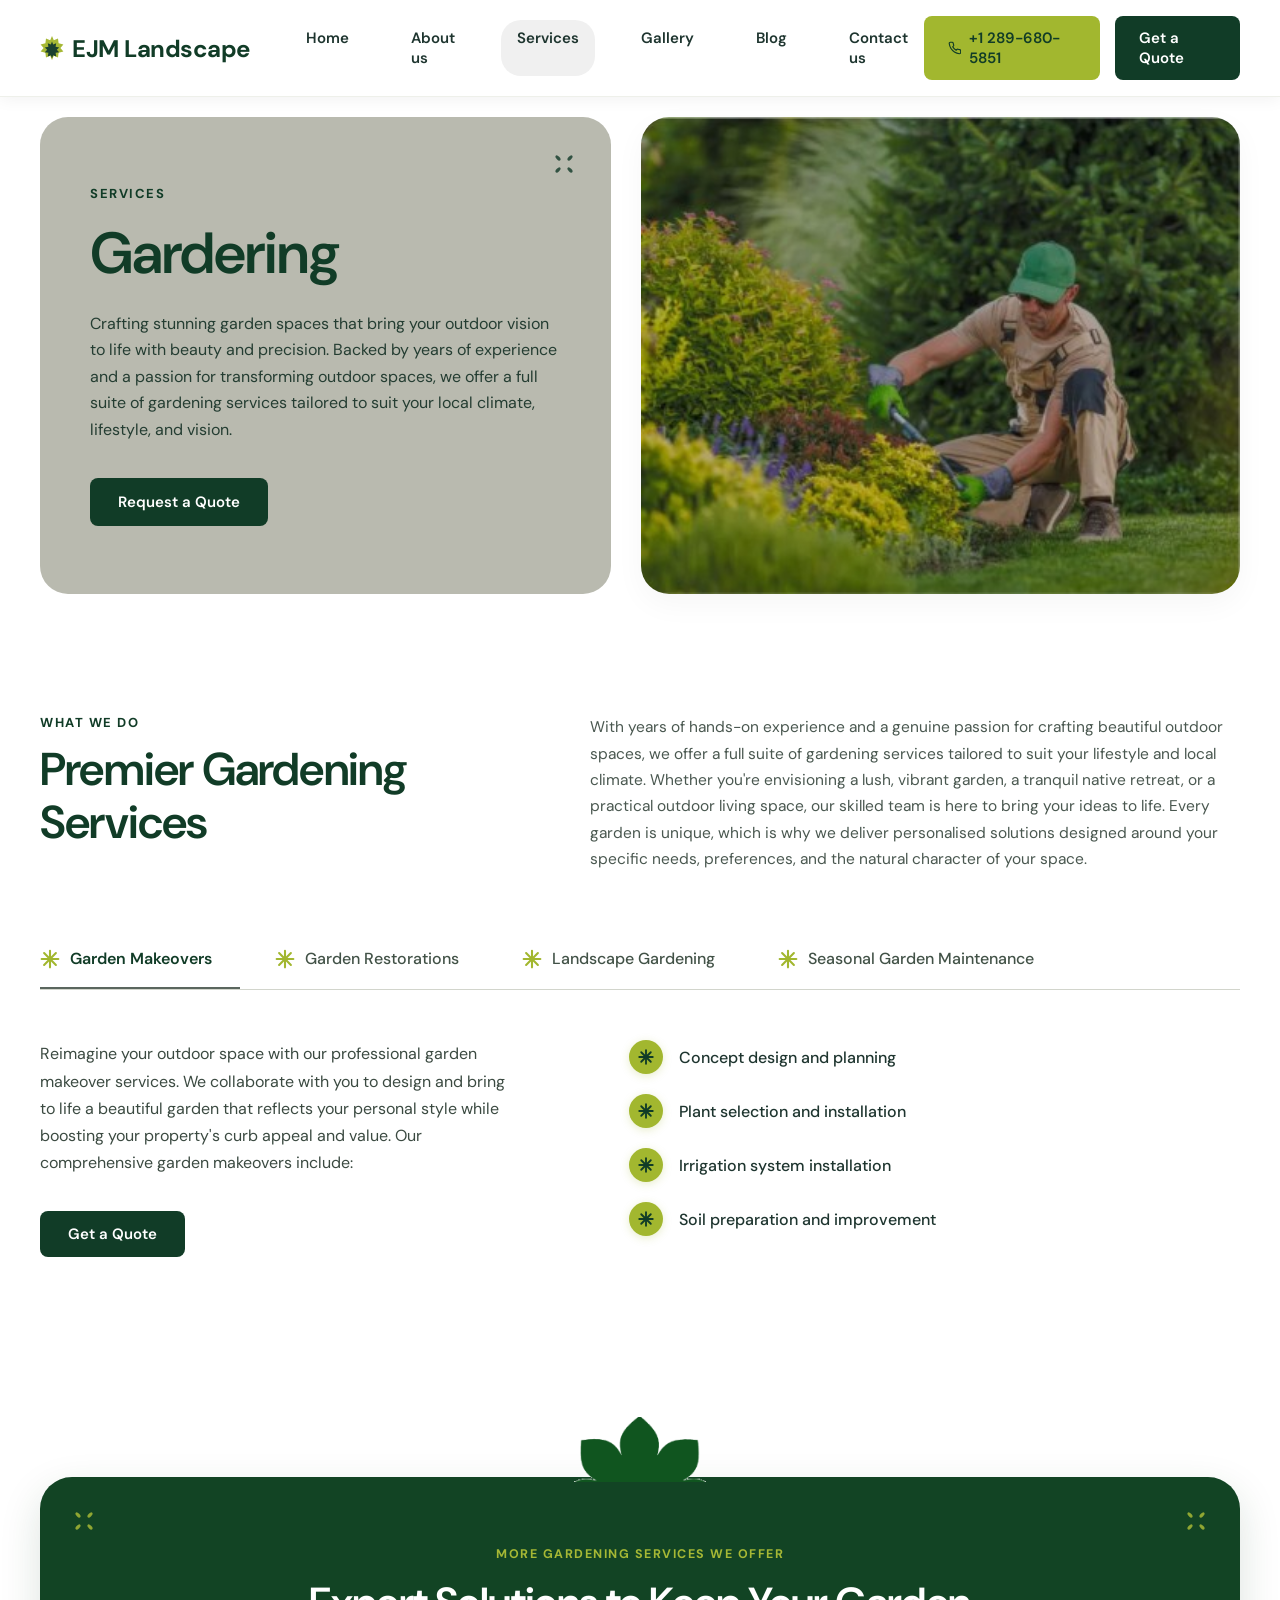
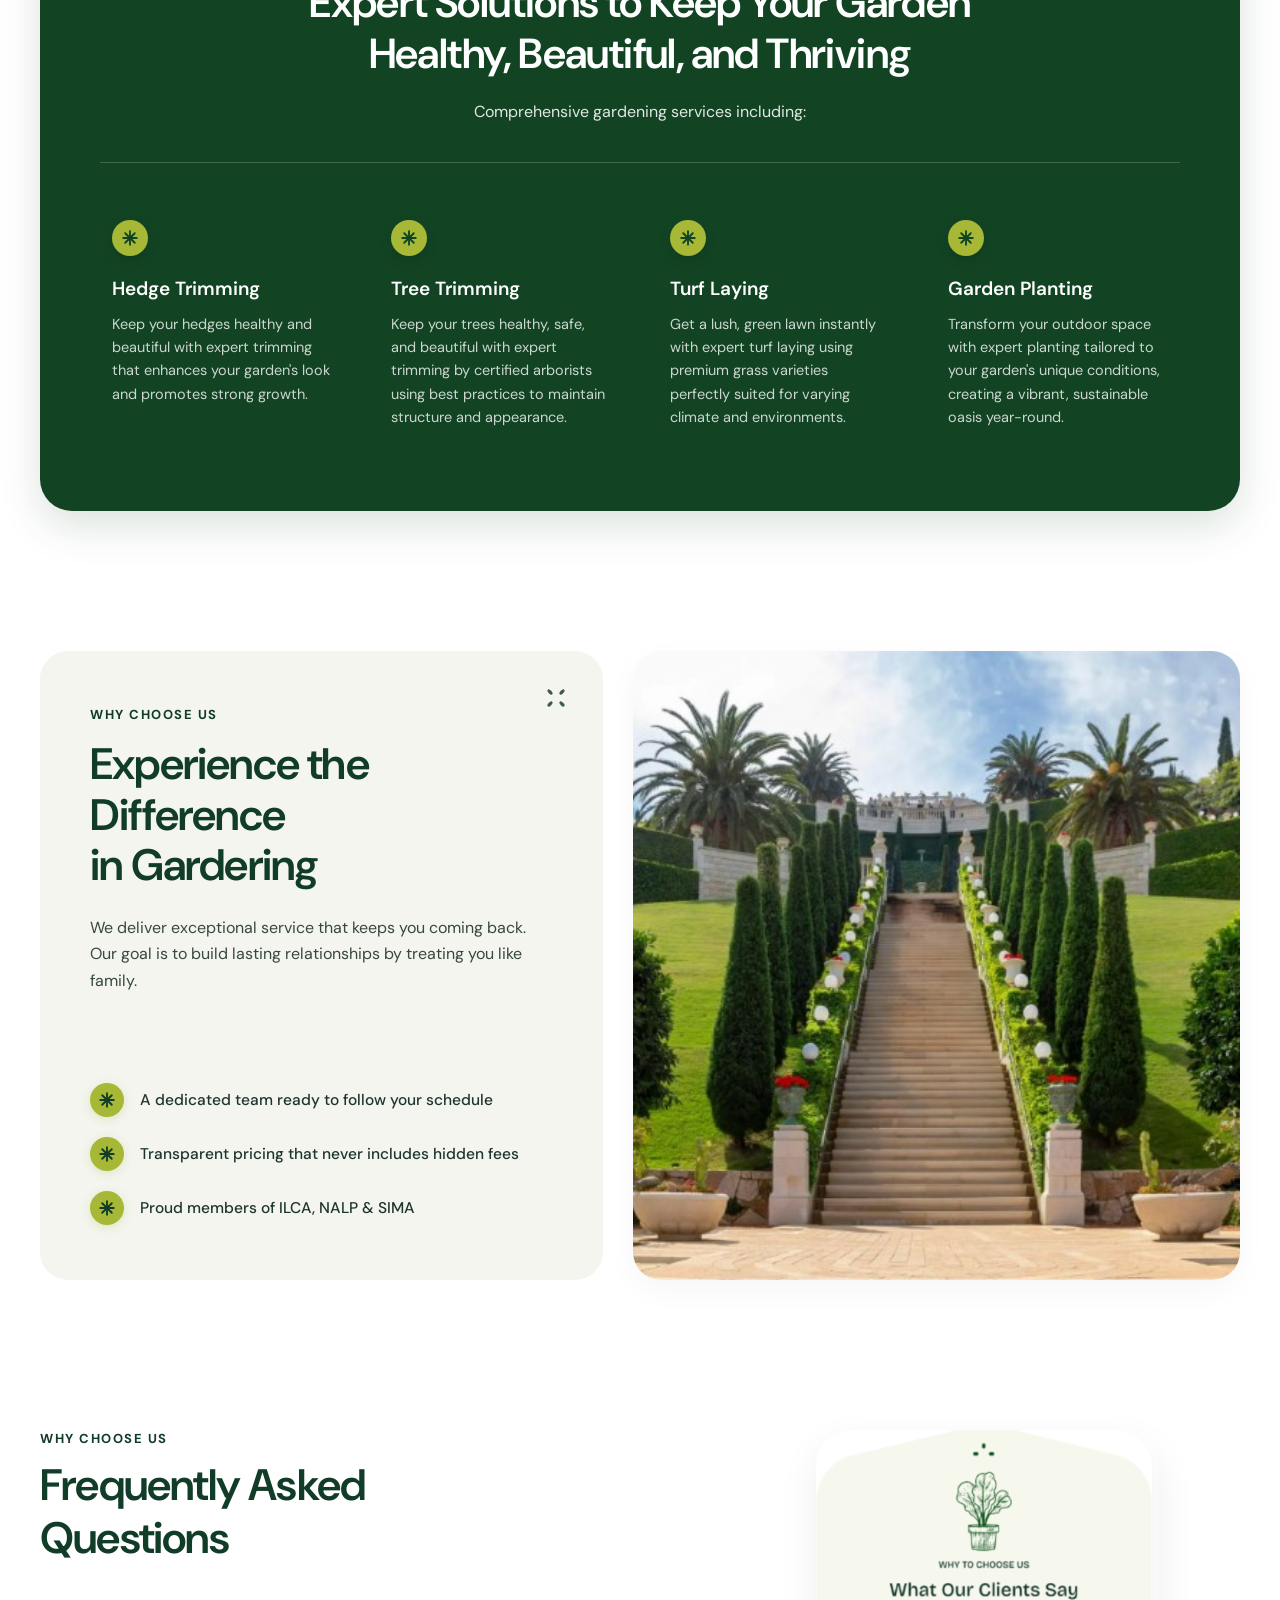
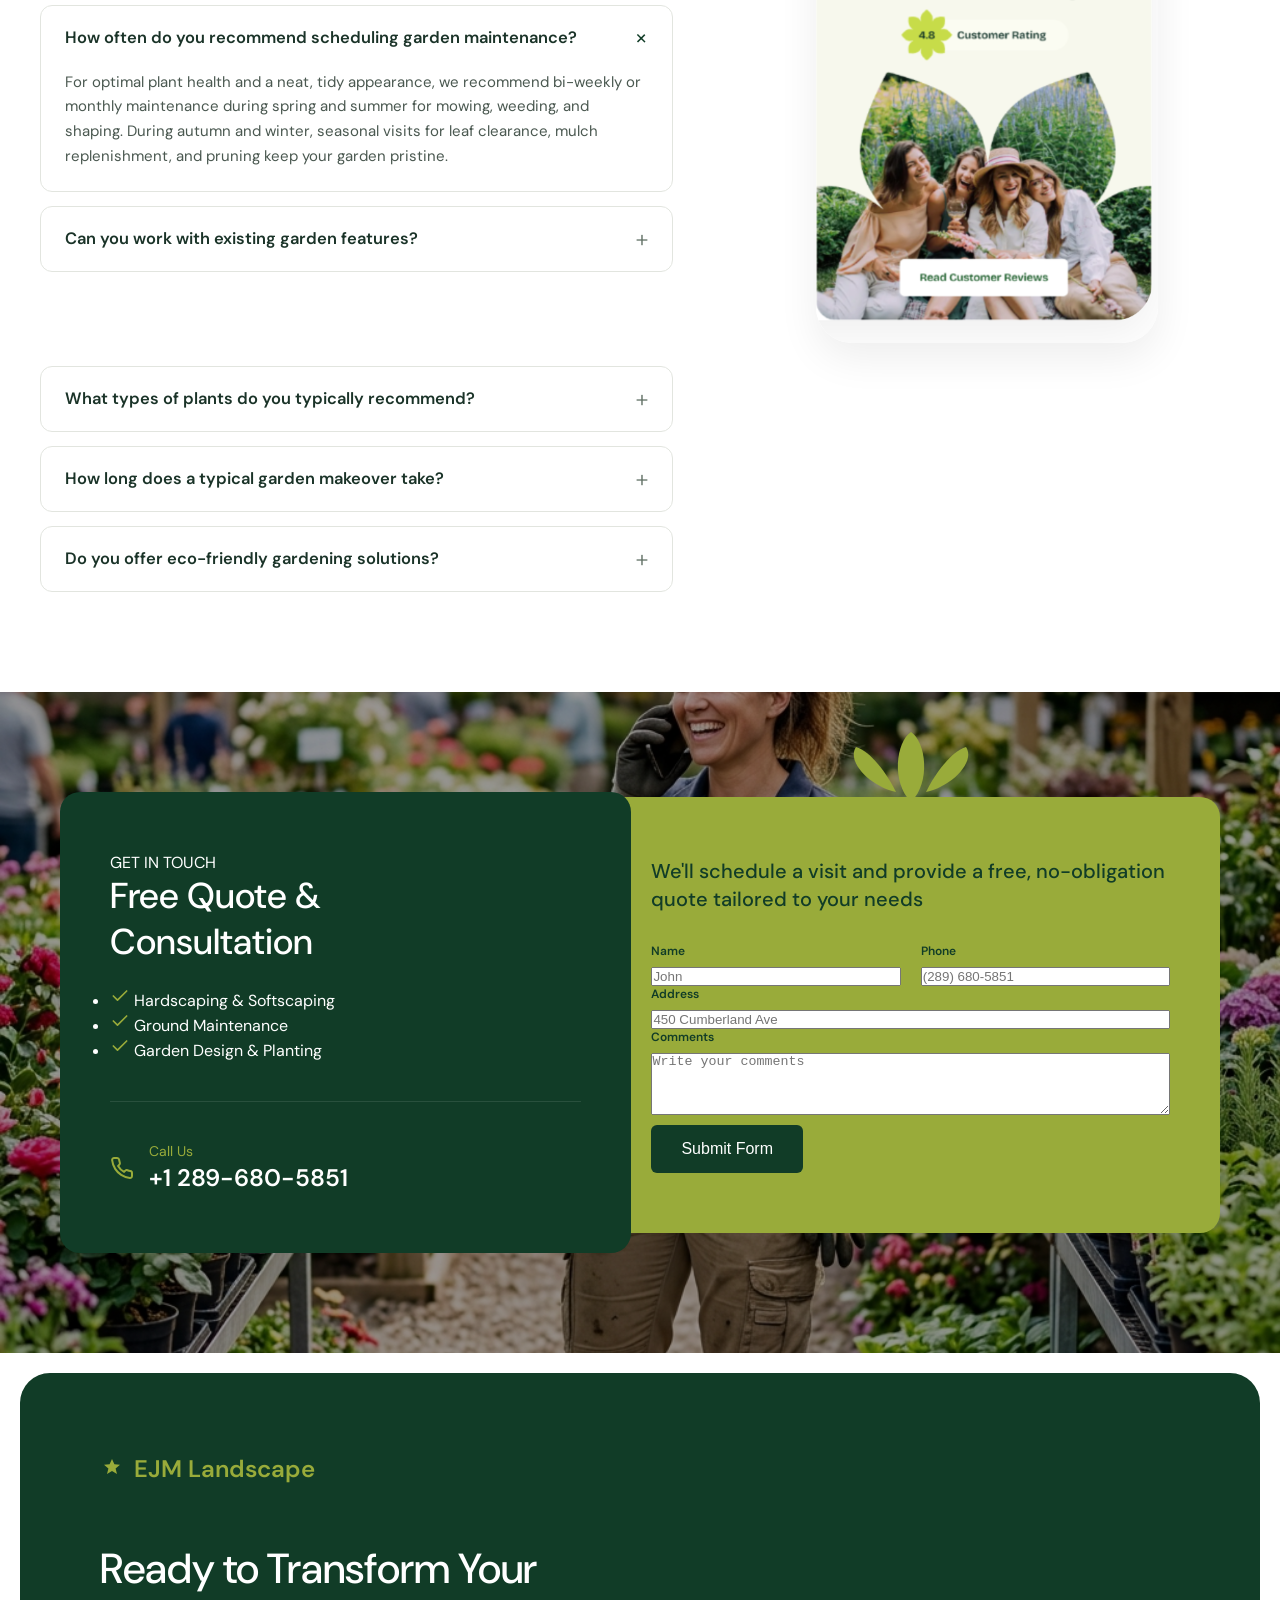
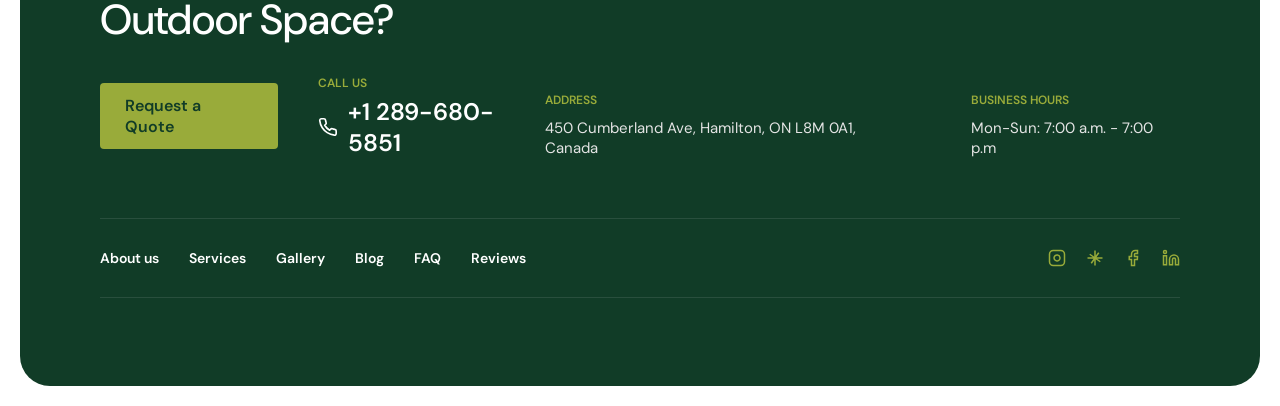
==== gardering.html @ 7e08d4bd "Initial commit for Figure 8 Lawncare" ====
<!DOCTYPE html>
<html lang="en">
<head>
    <meta charset="UTF-8">
    <meta name="viewport" content="width=device-width, initial-scale=1.0">
    <title>Gardering | EJM Landscape</title>
    <link rel="preconnect" href="https://fonts.googleapis.com">
    <link rel="preconnect" href="https://fonts.gstatic.com" crossorigin>
    <link href="https://fonts.googleapis.com/css2?family=DM+Sans:ital,opsz,wght@0,9..40,100..1000;1,9..40,100..1000&display=swap" rel="stylesheet">
    <link rel="stylesheet" href="style.css">
</head>
<body>
    <header class="navbar">
        <div class="logo">
            <a href="index.html" style="display:flex;align-items:center;gap:8px;text-decoration:none;color:inherit;">
                <svg width="24" height="24" viewBox="0 0 24 24" fill="none" xmlns="http://www.w3.org/2000/svg">
                    <path d="M12 0L13.8 4.2L18 2.4L18.6 7.2L23.4 8.4L20.4 12L23.4 15.6L18.6 16.8L18 21.6L13.8 19.8L12 24L10.2 19.8L6 21.6L5.4 16.8L0.6 15.6L3.6 12L0.6 8.4L5.4 7.2L6 2.4L10.2 4.2L12 0Z" fill="#a6b835"/>
                    <path d="M12 5.4L13.2 8.4L16.2 7.2L15.6 10.8L19.2 11.4L16.8 13.8L19.2 16.2L15.6 16.8L16.2 20.4L13.2 19.2L12 22.2L10.8 19.2L7.8 20.4L8.4 16.8L4.8 16.2L7.2 13.8L4.8 11.4L8.4 10.8L7.8 7.2L10.8 8.4L12 5.4Z" fill="#1a4030"/>
                </svg>
                <span>EJM Landscape</span>
            </a>
        </div>

        <button class="mobile-toggle" aria-label="Toggle navigation">
            <svg width="24" height="24" viewBox="0 0 24 24" fill="none" stroke="currentColor" stroke-width="2" stroke-linecap="round" stroke-linejoin="round">
                <line x1="3" y1="12" x2="21" y2="12" class="line-middle"></line>
                <line x1="3" y1="6" x2="21" y2="6" class="line-top"></line>
                <line x1="3" y1="18" x2="21" y2="18" class="line-bottom"></line>
            </svg>
        </button>

        <div class="nav-menu">
            <nav class="nav-links">
                <a href="index.html">Home</a>
                <a href="index.html#about">About us</a>
                <a href="gardering.html" class="active">Services</a>
                <a href="index.html#gallery">Gallery</a>
                <a href="index.html#blog">Blog</a>
                <a href="#contact">Contact us</a>
            </nav>
            <div class="nav-actions">
                <a href="tel:+12896805851" class="btn btn-lime">
                    <svg width="16" height="16" viewBox="0 0 24 24" fill="none" stroke="currentColor" stroke-width="2" stroke-linecap="round" stroke-linejoin="round"><path d="M22 16.92v3a2 2 0 0 1-2.18 2 19.79 19.79 0 0 1-8.63-3.07 19.5 19.5 0 0 1-6-6 19.79 19.79 0 0 1-3.07-8.67A2 2 0 0 1 4.11 2h3a2 2 0 0 1 2 1.72 12.84 12.84 0 0 0 .7 2.81 2 2 0 0 1-.45 2.11L8.09 9.91a16 16 0 0 0 6 6l1.27-1.27a2 2 0 0 1 2.11-.45 12.84 12.84 0 0 0 2.81.7A2 2 0 0 1 22 16.92z"></path></svg>
                    +1 289-680-5851
                </a>
                <a href="#contact" class="btn btn-dark">Get a Quote</a>
            </div>
        </div>
    </header>

    <main>
        <!-- GARDERING HERO SECTION (Screenshot 1) -->
        <section class="gardening-hero-container">
            <div class="gardening-hero-grid">
                <!-- Left Card -->
                <div class="gardening-hero-card reveal-up">
                    <div class="gardening-corner-icon">
                        <svg width="24" height="24" viewBox="0 0 24 24" fill="#1a4030">
                            <ellipse cx="6" cy="6" rx="3.2" ry="1.6" transform="rotate(45 6 6)"/>
                            <ellipse cx="18" cy="6" rx="3.2" ry="1.6" transform="rotate(-45 18 6)"/>
                            <ellipse cx="6" cy="18" rx="3.2" ry="1.6" transform="rotate(-45 6 18)"/>
                            <ellipse cx="18" cy="18" rx="3.2" ry="1.6" transform="rotate(45 18 18)"/>
                        </svg>
                    </div>
                    <span class="service-badge">SERVICES</span>
                    <h1>Gardering</h1>
                    <p>Crafting stunning garden spaces that bring your outdoor vision to life with beauty and precision. Backed by years of experience and a passion for transforming outdoor spaces, we offer a full suite of gardening services tailored to suit your local climate, lifestyle, and vision.</p>
                    <a href="#contact" class="btn-quote">Request a Quote</a>
                </div>

                <!-- Right Photo -->
                <div class="gardening-hero-img-wrap reveal-fade" style="transition-delay: 0.15s;">
                    <img src="assets/gardening_hero.jpg" alt="Professional gardener caring for hedges and shrubs">
                </div>
            </div>
        </section>

        <!-- WHAT WE DO / PREMIER GARDENING SERVICES (Screenshots 2 - 5) -->
        <section class="gardening-tabs-section">
            <!-- Header (2 columns) -->
            <div class="gardening-tabs-header reveal-up">
                <div class="tabs-header-left">
                    <span class="section-subtitle">WHAT WE DO</span>
                    <h2>Premier Gardening<br>Services</h2>
                </div>
                <div class="tabs-header-right">
                    <p>With years of hands-on experience and a genuine passion for crafting beautiful outdoor spaces, we offer a full suite of gardening services tailored to suit your lifestyle and local climate. Whether you're envisioning a lush, vibrant garden, a tranquil native retreat, or a practical outdoor living space, our skilled team is here to bring your ideas to life. Every garden is unique, which is why we deliver personalised solutions designed around your specific needs, preferences, and the natural character of your space.</p>
                </div>
            </div>

            <!-- Tab Navigation -->
            <div class="services-tab-nav reveal-up" style="transition-delay: 0.1s;">
                <button class="tab-btn active" data-tab="tab-makeovers">
                    <svg class="tab-flower-icon" viewBox="0 0 24 24" fill="none" stroke="currentColor" stroke-width="2.5" stroke-linecap="round">
                        <line x1="12" y1="2" x2="12" y2="22"/>
                        <line x1="2" y1="12" x2="22" y2="12"/>
                        <line x1="4.93" y1="4.93" x2="19.07" y2="19.07"/>
                        <line x1="4.93" y1="19.07" x2="19.07" y2="4.93"/>
                    </svg>
                    <span>Garden Makeovers</span>
                </button>

                <button class="tab-btn" data-tab="tab-restorations">
                    <svg class="tab-flower-icon" viewBox="0 0 24 24" fill="none" stroke="currentColor" stroke-width="2.5" stroke-linecap="round">
                        <line x1="12" y1="2" x2="12" y2="22"/>
                        <line x1="2" y1="12" x2="22" y2="12"/>
                        <line x1="4.93" y1="4.93" x2="19.07" y2="19.07"/>
                        <line x1="4.93" y1="19.07" x2="19.07" y2="4.93"/>
                    </svg>
                    <span>Garden Restorations</span>
                </button>

                <button class="tab-btn" data-tab="tab-landscape">
                    <svg class="tab-flower-icon" viewBox="0 0 24 24" fill="none" stroke="currentColor" stroke-width="2.5" stroke-linecap="round">
                        <line x1="12" y1="2" x2="12" y2="22"/>
                        <line x1="2" y1="12" x2="22" y2="12"/>
                        <line x1="4.93" y1="4.93" x2="19.07" y2="19.07"/>
                        <line x1="4.93" y1="19.07" x2="19.07" y2="4.93"/>
                    </svg>
                    <span>Landscape Gardening</span>
                </button>

                <button class="tab-btn" data-tab="tab-maintenance">
                    <svg class="tab-flower-icon" viewBox="0 0 24 24" fill="none" stroke="currentColor" stroke-width="2.5" stroke-linecap="round">
                        <line x1="12" y1="2" x2="12" y2="22"/>
                        <line x1="2" y1="12" x2="22" y2="12"/>
                        <line x1="4.93" y1="4.93" x2="19.07" y2="19.07"/>
                        <line x1="4.93" y1="19.07" x2="19.07" y2="4.93"/>
                    </svg>
                    <span>Seasonal Garden Maintenance</span>
                </button>
            </div>

            <!-- Tab Panels -->
            <div class="services-tab-content">
                <!-- Tab 1: Garden Makeovers (Screenshot 2) -->
                <div class="tab-panel active" id="tab-makeovers">
                    <div class="tab-info-col">
                        <p>Reimagine your outdoor space with our professional garden makeover services. We collaborate with you to design and bring to life a beautiful garden that reflects your personal style while boosting your property's curb appeal and value. Our comprehensive garden makeovers include:</p>
                        <a href="#contact" class="btn-quote">Get a Quote</a>
                    </div>
                    <div class="tab-features-col">
                        <ul class="tab-features-list">
                            <li class="tab-feature-item">
                                <div class="tab-feature-badge">
                                    <svg viewBox="0 0 24 24" fill="none" stroke="currentColor" stroke-width="2.5" stroke-linecap="round">
                                        <line x1="12" y1="3" x2="12" y2="21"/>
                                        <line x1="3" y1="12" x2="21" y2="12"/>
                                        <line x1="5.64" y1="5.64" x2="18.36" y2="18.36"/>
                                        <line x1="5.64" y1="18.36" x2="18.36" y2="5.64"/>
                                    </svg>
                                </div>
                                <span class="tab-feature-text">Concept design and planning</span>
                            </li>
                            <li class="tab-feature-item">
                                <div class="tab-feature-badge">
                                    <svg viewBox="0 0 24 24" fill="none" stroke="currentColor" stroke-width="2.5" stroke-linecap="round">
                                        <line x1="12" y1="3" x2="12" y2="21"/>
                                        <line x1="3" y1="12" x2="21" y2="12"/>
                                        <line x1="5.64" y1="5.64" x2="18.36" y2="18.36"/>
                                        <line x1="5.64" y1="18.36" x2="18.36" y2="5.64"/>
                                    </svg>
                                </div>
                                <span class="tab-feature-text">Plant selection and installation</span>
                            </li>
                            <li class="tab-feature-item">
                                <div class="tab-feature-badge">
                                    <svg viewBox="0 0 24 24" fill="none" stroke="currentColor" stroke-width="2.5" stroke-linecap="round">
                                        <line x1="12" y1="3" x2="12" y2="21"/>
                                        <line x1="3" y1="12" x2="21" y2="12"/>
                                        <line x1="5.64" y1="5.64" x2="18.36" y2="18.36"/>
                                        <line x1="5.64" y1="18.36" x2="18.36" y2="5.64"/>
                                    </svg>
                                </div>
                                <span class="tab-feature-text">Irrigation system installation</span>
                            </li>
                            <li class="tab-feature-item">
                                <div class="tab-feature-badge">
                                    <svg viewBox="0 0 24 24" fill="none" stroke="currentColor" stroke-width="2.5" stroke-linecap="round">
                                        <line x1="12" y1="3" x2="12" y2="21"/>
                                        <line x1="3" y1="12" x2="21" y2="12"/>
                                        <line x1="5.64" y1="5.64" x2="18.36" y2="18.36"/>
                                        <line x1="5.64" y1="18.36" x2="18.36" y2="5.64"/>
                                    </svg>
                                </div>
                                <span class="tab-feature-text">Soil preparation and improvement</span>
                            </li>
                        </ul>
                    </div>
                </div>

                <!-- Tab 2: Garden Restorations (Screenshot 3) -->
                <div class="tab-panel" id="tab-restorations">
                    <div class="tab-info-col">
                        <p>Bring neglected or overgrown gardens back to life with our expert garden restoration services. We carefully assess your current space, remove unwanted growth, and reintroduce structure, health, and beauty to your garden. Whether it's reviving historic plantings or modernizing a tired layout, we ensure your garden flourishes once again.</p>
                        <a href="#contact" class="btn-quote">Get a Quote</a>
                    </div>
                    <div class="tab-features-col">
                        <ul class="tab-features-list">
                            <li class="tab-feature-item">
                                <div class="tab-feature-badge">
                                    <svg viewBox="0 0 24 24" fill="none" stroke="currentColor" stroke-width="2.5" stroke-linecap="round">
                                        <line x1="12" y1="3" x2="12" y2="21"/>
                                        <line x1="3" y1="12" x2="21" y2="12"/>
                                        <line x1="5.64" y1="5.64" x2="18.36" y2="18.36"/>
                                        <line x1="5.64" y1="18.36" x2="18.36" y2="5.64"/>
                                    </svg>
                                </div>
                                <span class="tab-feature-text">Removal of weeds and invasive plants</span>
                            </li>
                            <li class="tab-feature-item">
                                <div class="tab-feature-badge">
                                    <svg viewBox="0 0 24 24" fill="none" stroke="currentColor" stroke-width="2.5" stroke-linecap="round">
                                        <line x1="12" y1="3" x2="12" y2="21"/>
                                        <line x1="3" y1="12" x2="21" y2="12"/>
                                        <line x1="5.64" y1="5.64" x2="18.36" y2="18.36"/>
                                        <line x1="5.64" y1="18.36" x2="18.36" y2="5.64"/>
                                    </svg>
                                </div>
                                <span class="tab-feature-text">Pruning and reshaping overgrown trees and shrubs</span>
                            </li>
                            <li class="tab-feature-item">
                                <div class="tab-feature-badge">
                                    <svg viewBox="0 0 24 24" fill="none" stroke="currentColor" stroke-width="2.5" stroke-linecap="round">
                                        <line x1="12" y1="3" x2="12" y2="21"/>
                                        <line x1="3" y1="12" x2="21" y2="12"/>
                                        <line x1="5.64" y1="5.64" x2="18.36" y2="18.36"/>
                                        <line x1="5.64" y1="18.36" x2="18.36" y2="5.64"/>
                                    </svg>
                                </div>
                                <span class="tab-feature-text">Soil revitalization and fertilization</span>
                            </li>
                            <li class="tab-feature-item">
                                <div class="tab-feature-badge">
                                    <svg viewBox="0 0 24 24" fill="none" stroke="currentColor" stroke-width="2.5" stroke-linecap="round">
                                        <line x1="12" y1="3" x2="12" y2="21"/>
                                        <line x1="3" y1="12" x2="21" y2="12"/>
                                        <line x1="5.64" y1="5.64" x2="18.36" y2="18.36"/>
                                        <line x1="5.64" y1="18.36" x2="18.36" y2="5.64"/>
                                    </svg>
                                </div>
                                <span class="tab-feature-text">Lawn restoration or reseeding</span>
                            </li>
                            <li class="tab-feature-item">
                                <div class="tab-feature-badge">
                                    <svg viewBox="0 0 24 24" fill="none" stroke="currentColor" stroke-width="2.5" stroke-linecap="round">
                                        <line x1="12" y1="3" x2="12" y2="21"/>
                                        <line x1="3" y1="12" x2="21" y2="12"/>
                                        <line x1="5.64" y1="5.64" x2="18.36" y2="18.36"/>
                                        <line x1="5.64" y1="18.36" x2="18.36" y2="5.64"/>
                                    </svg>
                                </div>
                                <span class="tab-feature-text">Replanting with suitable, healthy species</span>
                            </li>
                        </ul>
                    </div>
                </div>

                <!-- Tab 3: Landscape Gardening (Screenshot 4) -->
                <div class="tab-panel" id="tab-landscape">
                    <div class="tab-info-col">
                        <p>Transform your property into a harmonious blend of nature and design with our landscape gardening expertise. From small courtyards to expansive estates, we create functional, visually stunning outdoor spaces that suit your lifestyle and enhance your home's surroundings.</p>
                        <a href="#contact" class="btn-quote">Get a Quote</a>
                    </div>
                    <div class="tab-features-col">
                        <ul class="tab-features-list">
                            <li class="tab-feature-item">
                                <div class="tab-feature-badge">
                                    <svg viewBox="0 0 24 24" fill="none" stroke="currentColor" stroke-width="2.5" stroke-linecap="round">
                                        <line x1="12" y1="3" x2="12" y2="21"/>
                                        <line x1="3" y1="12" x2="21" y2="12"/>
                                        <line x1="5.64" y1="5.64" x2="18.36" y2="18.36"/>
                                        <line x1="5.64" y1="18.36" x2="18.36" y2="5.64"/>
                                    </svg>
                                </div>
                                <span class="tab-feature-text">Tailored landscape design concepts</span>
                            </li>
                            <li class="tab-feature-item">
                                <div class="tab-feature-badge">
                                    <svg viewBox="0 0 24 24" fill="none" stroke="currentColor" stroke-width="2.5" stroke-linecap="round">
                                        <line x1="12" y1="3" x2="12" y2="21"/>
                                        <line x1="3" y1="12" x2="21" y2="12"/>
                                        <line x1="5.64" y1="5.64" x2="18.36" y2="18.36"/>
                                        <line x1="5.64" y1="18.36" x2="18.36" y2="5.64"/>
                                    </svg>
                                </div>
                                <span class="tab-feature-text">Planting schemes for year-round beauty</span>
                            </li>
                            <li class="tab-feature-item">
                                <div class="tab-feature-badge">
                                    <svg viewBox="0 0 24 24" fill="none" stroke="currentColor" stroke-width="2.5" stroke-linecap="round">
                                        <line x1="12" y1="3" x2="12" y2="21"/>
                                        <line x1="3" y1="12" x2="21" y2="12"/>
                                        <line x1="5.64" y1="5.64" x2="18.36" y2="18.36"/>
                                        <line x1="5.64" y1="18.36" x2="18.36" y2="5.64"/>
                                    </svg>
                                </div>
                                <span class="tab-feature-text">Installation of water features and ponds</span>
                            </li>
                            <li class="tab-feature-item">
                                <div class="tab-feature-badge">
                                    <svg viewBox="0 0 24 24" fill="none" stroke="currentColor" stroke-width="2.5" stroke-linecap="round">
                                        <line x1="12" y1="3" x2="12" y2="21"/>
                                        <line x1="3" y1="12" x2="21" y2="12"/>
                                        <line x1="5.64" y1="5.64" x2="18.36" y2="18.36"/>
                                        <line x1="5.64" y1="18.36" x2="18.36" y2="5.64"/>
                                    </svg>
                                </div>
                                <span class="tab-feature-text">Construction of patios, decks, and pathways</span>
                            </li>
                            <li class="tab-feature-item">
                                <div class="tab-feature-badge">
                                    <svg viewBox="0 0 24 24" fill="none" stroke="currentColor" stroke-width="2.5" stroke-linecap="round">
                                        <line x1="12" y1="3" x2="12" y2="21"/>
                                        <line x1="3" y1="12" x2="21" y2="12"/>
                                        <line x1="5.64" y1="5.64" x2="18.36" y2="18.36"/>
                                        <line x1="5.64" y1="18.36" x2="18.36" y2="5.64"/>
                                    </svg>
                                </div>
                                <span class="tab-feature-text">Integration of lighting for ambiance and safety</span>
                            </li>
                        </ul>
                    </div>
                </div>

                <!-- Tab 4: Seasonal Garden Maintenance (Screenshot 5) -->
                <div class="tab-panel" id="tab-maintenance">
                    <div class="tab-info-col">
                        <p>Keep your garden looking its best all year round with our seasonal maintenance services. We adjust our care to the needs of each season, ensuring healthy growth, vibrant colors, and a tidy appearance no matter the time of year.</p>
                        <a href="#contact" class="btn-quote">Get a Quote</a>
                    </div>
                    <div class="tab-features-col">
                        <ul class="tab-features-list">
                            <li class="tab-feature-item">
                                <div class="tab-feature-badge">
                                    <svg viewBox="0 0 24 24" fill="none" stroke="currentColor" stroke-width="2.5" stroke-linecap="round">
                                        <line x1="12" y1="3" x2="12" y2="21"/>
                                        <line x1="3" y1="12" x2="21" y2="12"/>
                                        <line x1="5.64" y1="5.64" x2="18.36" y2="18.36"/>
                                        <line x1="5.64" y1="18.36" x2="18.36" y2="5.64"/>
                                    </svg>
                                </div>
                                <span class="tab-feature-text">Spring planting and soil preparation</span>
                            </li>
                            <li class="tab-feature-item">
                                <div class="tab-feature-badge">
                                    <svg viewBox="0 0 24 24" fill="none" stroke="currentColor" stroke-width="2.5" stroke-linecap="round">
                                        <line x1="12" y1="3" x2="12" y2="21"/>
                                        <line x1="3" y1="12" x2="21" y2="12"/>
                                        <line x1="5.64" y1="5.64" x2="18.36" y2="18.36"/>
                                        <line x1="5.64" y1="18.36" x2="18.36" y2="5.64"/>
                                    </svg>
                                </div>
                                <span class="tab-feature-text">Summer pruning and watering schedules</span>
                            </li>
                            <li class="tab-feature-item">
                                <div class="tab-feature-badge">
                                    <svg viewBox="0 0 24 24" fill="none" stroke="currentColor" stroke-width="2.5" stroke-linecap="round">
                                        <line x1="12" y1="3" x2="12" y2="21"/>
                                        <line x1="3" y1="12" x2="21" y2="12"/>
                                        <line x1="5.64" y1="5.64" x2="18.36" y2="18.36"/>
                                        <line x1="5.64" y1="18.36" x2="18.36" y2="5.64"/>
                                    </svg>
                                </div>
                                <span class="tab-feature-text">Autumn leaf clearance and plant protection</span>
                            </li>
                            <li class="tab-feature-item">
                                <div class="tab-feature-badge">
                                    <svg viewBox="0 0 24 24" fill="none" stroke="currentColor" stroke-width="2.5" stroke-linecap="round">
                                        <line x1="12" y1="3" x2="12" y2="21"/>
                                        <line x1="3" y1="12" x2="21" y2="12"/>
                                        <line x1="5.64" y1="5.64" x2="18.36" y2="18.36"/>
                                        <line x1="5.64" y1="18.36" x2="18.36" y2="5.64"/>
                                    </svg>
                                </div>
                                <span class="tab-feature-text">Winter pruning and frost protection</span>
                            </li>
                            <li class="tab-feature-item">
                                <div class="tab-feature-badge">
                                    <svg viewBox="0 0 24 24" fill="none" stroke="currentColor" stroke-width="2.5" stroke-linecap="round">
                                        <line x1="12" y1="3" x2="12" y2="21"/>
                                        <line x1="3" y1="12" x2="21" y2="12"/>
                                        <line x1="5.64" y1="5.64" x2="18.36" y2="18.36"/>
                                        <line x1="5.64" y1="18.36" x2="18.36" y2="5.64"/>
                                    </svg>
                                </div>
                                <span class="tab-feature-text">Seasonal fertilization and mulching</span>
                            </li>
                        </ul>
                    </div>
                </div>
            </div>
        </section>

        <!-- MORE GARDENING SERVICES WE OFFER (IMAGE 1) -->
        <section class="more-services-wrapper reveal-up">
            <!-- 5-Leaf Crown sitting on top of card -->
            <div class="leaf-crown-container">
                <img src="assets/leaf_crown.png" alt="Decorative leaf crown">
            </div>

            <div class="more-services-card">
                <!-- Top Corner Seed Accents -->
                <div class="more-services-corner-left">
                    <svg width="24" height="24" viewBox="0 0 24 24" fill="#a6b835">
                        <ellipse cx="6" cy="6" rx="3.2" ry="1.6" transform="rotate(45 6 6)"/>
                        <ellipse cx="18" cy="6" rx="3.2" ry="1.6" transform="rotate(-45 18 6)"/>
                        <ellipse cx="6" cy="18" rx="3.2" ry="1.6" transform="rotate(-45 6 18)"/>
                        <ellipse cx="18" cy="18" rx="3.2" ry="1.6" transform="rotate(45 18 18)"/>
                    </svg>
                </div>
                <div class="more-services-corner-right">
                    <svg width="24" height="24" viewBox="0 0 24 24" fill="#a6b835">
                        <ellipse cx="6" cy="6" rx="3.2" ry="1.6" transform="rotate(45 6 6)"/>
                        <ellipse cx="18" cy="6" rx="3.2" ry="1.6" transform="rotate(-45 18 6)"/>
                        <ellipse cx="6" cy="18" rx="3.2" ry="1.6" transform="rotate(-45 6 18)"/>
                        <ellipse cx="18" cy="18" rx="3.2" ry="1.6" transform="rotate(45 18 18)"/>
                    </svg>
                </div>

                <div class="more-services-header">
                    <span class="sub-badge">MORE GARDENING SERVICES WE OFFER</span>
                    <h2>Expert Solutions to Keep Your Garden<br>Healthy, Beautiful, and Thriving</h2>
                    <p>Comprehensive gardening services including:</p>
                </div>

                <div class="more-services-divider"></div>

                <div class="more-services-grid">
                    <!-- Column 1 -->
                    <div class="more-service-item reveal-up" style="transition-delay: 0.05s;">
                        <div class="more-service-badge float-anim">
                            <svg viewBox="0 0 24 24" fill="none" stroke="currentColor" stroke-width="2.5" stroke-linecap="round">
                                <line x1="12" y1="3" x2="12" y2="21"/>
                                <line x1="3" y1="12" x2="21" y2="12"/>
                                <line x1="5.64" y1="5.64" x2="18.36" y2="18.36"/>
                                <line x1="5.64" y1="18.36" x2="18.36" y2="5.64"/>
                            </svg>
                        </div>
                        <h3>Hedge Trimming</h3>
                        <p>Keep your hedges healthy and beautiful with expert trimming that enhances your garden's look and promotes strong growth.</p>
                    </div>

                    <!-- Column 2 -->
                    <div class="more-service-item reveal-up" style="transition-delay: 0.15s;">
                        <div class="more-service-badge float-anim">
                            <svg viewBox="0 0 24 24" fill="none" stroke="currentColor" stroke-width="2.5" stroke-linecap="round">
                                <line x1="12" y1="3" x2="12" y2="21"/>
                                <line x1="3" y1="12" x2="21" y2="12"/>
                                <line x1="5.64" y1="5.64" x2="18.36" y2="18.36"/>
                                <line x1="5.64" y1="18.36" x2="18.36" y2="5.64"/>
                            </svg>
                        </div>
                        <h3>Tree Trimming</h3>
                        <p>Keep your trees healthy, safe, and beautiful with expert trimming by certified arborists using best practices to maintain structure and appearance.</p>
                    </div>

                    <!-- Column 3 -->
                    <div class="more-service-item reveal-up" style="transition-delay: 0.25s;">
                        <div class="more-service-badge float-anim">
                            <svg viewBox="0 0 24 24" fill="none" stroke="currentColor" stroke-width="2.5" stroke-linecap="round">
                                <line x1="12" y1="3" x2="12" y2="21"/>
                                <line x1="3" y1="12" x2="21" y2="12"/>
                                <line x1="5.64" y1="5.64" x2="18.36" y2="18.36"/>
                                <line x1="5.64" y1="18.36" x2="18.36" y2="5.64"/>
                            </svg>
                        </div>
                        <h3>Turf Laying</h3>
                        <p>Get a lush, green lawn instantly with expert turf laying using premium grass varieties perfectly suited for varying climate and environments.</p>
                    </div>

                    <!-- Column 4 -->
                    <div class="more-service-item reveal-up" style="transition-delay: 0.35s;">
                        <div class="more-service-badge float-anim">
                            <svg viewBox="0 0 24 24" fill="none" stroke="currentColor" stroke-width="2.5" stroke-linecap="round">
                                <line x1="12" y1="3" x2="12" y2="21"/>
                                <line x1="3" y1="12" x2="21" y2="12"/>
                                <line x1="5.64" y1="5.64" x2="18.36" y2="18.36"/>
                                <line x1="5.64" y1="18.36" x2="18.36" y2="5.64"/>
                            </svg>
                        </div>
                        <h3>Garden Planting</h3>
                        <p>Transform your outdoor space with expert planting tailored to your garden's unique conditions, creating a vibrant, sustainable oasis year-round.</p>
                    </div>
                </div>
            </div>
        </section>

        <!-- WHY CHOOSE US / EXPERIENCE THE DIFFERENCE (IMAGE 2) -->
        <section class="experience-section">
            <div class="experience-grid">
                <!-- Left Card -->
                <div class="experience-card reveal-up">
                    <div class="experience-corner-icon">
                        <svg width="24" height="24" viewBox="0 0 24 24" fill="#1a4030">
                            <ellipse cx="6" cy="6" rx="3.2" ry="1.6" transform="rotate(45 6 6)"/>
                            <ellipse cx="18" cy="6" rx="3.2" ry="1.6" transform="rotate(-45 18 6)"/>
                            <ellipse cx="6" cy="18" rx="3.2" ry="1.6" transform="rotate(-45 6 18)"/>
                            <ellipse cx="18" cy="18" rx="3.2" ry="1.6" transform="rotate(45 18 18)"/>
                        </svg>
                    </div>
                    <span class="section-subtitle">WHY CHOOSE US</span>
                    <h2>Experience the Difference<br>in Gardering</h2>
                    <p class="experience-desc">We deliver exceptional service that keeps you coming back. Our goal is to build lasting relationships by treating you like family.</p>
                    
                    <ul class="experience-bullets">
                        <li class="experience-bullet-item reveal-up" style="transition-delay: 0.1s;">
                            <div class="experience-bullet-badge float-anim">
                                <svg viewBox="0 0 24 24" fill="none" stroke="currentColor" stroke-width="2.5" stroke-linecap="round">
                                    <line x1="12" y1="3" x2="12" y2="21"/>
                                    <line x1="3" y1="12" x2="21" y2="12"/>
                                    <line x1="5.64" y1="5.64" x2="18.36" y2="18.36"/>
                                    <line x1="5.64" y1="18.36" x2="18.36" y2="5.64"/>
                                </svg>
                            </div>
                            <span class="experience-bullet-text">Honest and open communication from start to finish</span>
                        </li>
                        <li class="experience-bullet-item reveal-up" style="transition-delay: 0.2s;">
                            <div class="experience-bullet-badge float-anim">
                                <svg viewBox="0 0 24 24" fill="none" stroke="currentColor" stroke-width="2.5" stroke-linecap="round">
                                    <line x1="12" y1="3" x2="12" y2="21"/>
                                    <line x1="3" y1="12" x2="21" y2="12"/>
                                    <line x1="5.64" y1="5.64" x2="18.36" y2="18.36"/>
                                    <line x1="5.64" y1="18.36" x2="18.36" y2="5.64"/>
                                </svg>
                            </div>
                            <span class="experience-bullet-text">A dedicated team ready to follow your schedule</span>
                        </li>
                        <li class="experience-bullet-item reveal-up" style="transition-delay: 0.3s;">
                            <div class="experience-bullet-badge float-anim">
                                <svg viewBox="0 0 24 24" fill="none" stroke="currentColor" stroke-width="2.5" stroke-linecap="round">
                                    <line x1="12" y1="3" x2="12" y2="21"/>
                                    <line x1="3" y1="12" x2="21" y2="12"/>
                                    <line x1="5.64" y1="5.64" x2="18.36" y2="18.36"/>
                                    <line x1="5.64" y1="18.36" x2="18.36" y2="5.64"/>
                                </svg>
                            </div>
                            <span class="experience-bullet-text">Transparent pricing that never includes hidden fees</span>
                        </li>
                        <li class="experience-bullet-item reveal-up" style="transition-delay: 0.4s;">
                            <div class="experience-bullet-badge float-anim">
                                <svg viewBox="0 0 24 24" fill="none" stroke="currentColor" stroke-width="2.5" stroke-linecap="round">
                                    <line x1="12" y1="3" x2="12" y2="21"/>
                                    <line x1="3" y1="12" x2="21" y2="12"/>
                                    <line x1="5.64" y1="5.64" x2="18.36" y2="18.36"/>
                                    <line x1="5.64" y1="18.36" x2="18.36" y2="5.64"/>
                                </svg>
                            </div>
                            <span class="experience-bullet-text">Proud members of ILCA, NALP &amp; SIMA</span>
                        </li>
                    </ul>
                </div>

                <!-- Right Card Image -->
                <div class="experience-img-wrap reveal-scale" style="transition-delay: 0.15s;">
                    <img src="assets/gardening_cypress_stairs.jpg" alt="Grand landscaped garden staircase flanked by cypress trees">
                </div>
            </div>
        </section>

        <!-- FREQUENTLY ASKED QUESTIONS & TESTIMONIAL (IMAGE 3) -->
        <section class="faq-section">
            <div class="faq-grid">
                <!-- Left Column: Accordion -->
                <div class="faq-left reveal-up">
                    <span class="section-subtitle">WHY CHOOSE US</span>
                    <h2>Frequently Asked<br>Questions</h2>

                    <div class="faq-accordion">
                        <div class="faq-item active reveal-up" style="transition-delay: 0.05s;">
                            <button class="faq-question" type="button">
                                <span>How often do you recommend scheduling garden maintenance?</span>
                                <span class="faq-icon">+</span>
                            </button>
                            <div class="faq-answer">
                                <p>For optimal plant health and a neat, tidy appearance, we recommend bi-weekly or monthly maintenance during spring and summer for mowing, weeding, and shaping. During autumn and winter, seasonal visits for leaf clearance, mulch replenishment, and pruning keep your garden pristine.</p>
                            </div>
                        </div>

                        <div class="faq-item reveal-up" style="transition-delay: 0.1s;">
                            <button class="faq-question" type="button">
                                <span>Can you work with existing garden features?</span>
                                <span class="faq-icon">+</span>
                            </button>
                            <div class="faq-answer">
                                <p>Absolutely! We love integrating mature trees, favorite perennial plantings, and existing stonework or hardscape features into refreshed, modern designs while preserving the elements you cherish most.</p>
                            </div>
                        </div>

                        <div class="faq-item reveal-up" style="transition-delay: 0.15s;">
                            <button class="faq-question" type="button">
                                <span>How do you determine the cost of garden landscaping?</span>
                                <span class="faq-icon">+</span>
                            </button>
                            <div class="faq-answer">
                                <p>We evaluate your property's unique dimensions, soil preparation requirements, plant choices, hardscape materials, and project scope to provide a detailed, transparent, itemized estimate with zero hidden surprises.</p>
                            </div>
                        </div>

                        <div class="faq-item reveal-up" style="transition-delay: 0.2s;">
                            <button class="faq-question" type="button">
                                <span>What types of plants do you typically recommend?</span>
                                <span class="faq-icon">+</span>
                            </button>
                            <div class="faq-answer">
                                <p>We select hardy, climate-adapted native perennials, evergreen shrubs, and ornamental varieties tailored to Hamilton and Southern Ontario's climate, ensuring vibrant color, healthy roots, and low-maintenance beauty year-round.</p>
                            </div>
                        </div>

                        <div class="faq-item reveal-up" style="transition-delay: 0.25s;">
                            <button class="faq-question" type="button">
                                <span>How long does a typical garden makeover take?</span>
                                <span class="faq-icon">+</span>
                            </button>
                            <div class="faq-answer">
                                <p>Small garden bed overhauls and replantings typically take 2 to 4 days. Larger landscape transformations, complete sod installation, and multi-tier gardens usually take 1 to 2 weeks depending on weather and scope.</p>
                            </div>
                        </div>

                        <div class="faq-item reveal-up" style="transition-delay: 0.3s;">
                            <button class="faq-question" type="button">
                                <span>Do you offer eco-friendly gardening solutions?</span>
                                <span class="faq-icon">+</span>
                            </button>
                            <div class="faq-answer">
                                <p>Yes, sustainability is at our core. We offer organic soil conditioning, natural mulch, water-smart drip irrigation systems, drought-resilient plantings, and pollinator-friendly garden designs.</p>
                            </div>
                        </div>
                    </div>
                </div>

                <!-- Right Column: Testimonial Card -->
                <div class="faq-testimonial-wrap reveal-scale" style="transition-delay: 0.2s;">
                    <a href="#contact" class="testimonial-card-link" style="display:block;text-decoration:none;">
                        <img src="assets/gardening_testimonial_card.png" alt="What Our Clients Say - Customer Rating 4.8">
                    </a>
                </div>
            </div>
        </section>

        <!-- CONTACT SECTION -->
        <section class="contact-section" id="contact" style="background-image: url('assets/contact_bg.jpg');">
            <div class="contact-overlay"></div>
            <div class="contact-container">
                <!-- Left Info Box -->
                <div class="contact-left reveal-up">
                    <p class="section-subtitle-white">GET IN TOUCH</p>
                    <h2>Free Quote &amp;<br>Consultation</h2>
                    
                    <ul class="contact-bullets">
                        <li>
                            <svg viewBox="0 0 24 24" width="20" height="20" fill="none" stroke="#99ab3a" stroke-width="2" stroke-linecap="round" stroke-linejoin="round"><polyline points="20 6 9 17 4 12"></polyline></svg>
                            Hardscaping &amp; Softscaping
                        </li>
                        <li>
                            <svg viewBox="0 0 24 24" width="20" height="20" fill="none" stroke="#99ab3a" stroke-width="2" stroke-linecap="round" stroke-linejoin="round"><polyline points="20 6 9 17 4 12"></polyline></svg>
                            Ground Maintenance
                        </li>
                        <li>
                            <svg viewBox="0 0 24 24" width="20" height="20" fill="none" stroke="#99ab3a" stroke-width="2" stroke-linecap="round" stroke-linejoin="round"><polyline points="20 6 9 17 4 12"></polyline></svg>
                            Garden Design &amp; Planting
                        </li>
                    </ul>

                    <div class="contact-divider"></div>

                    <div class="contact-phone">
                        <svg viewBox="0 0 24 24" width="24" height="24" fill="none" stroke="#99ab3a" stroke-width="2" stroke-linecap="round" stroke-linejoin="round">
                            <path d="M22 16.92v3a2 2 0 0 1-2.18 2 19.79 19.79 0 0 1-8.63-3.07 19.5 19.5 0 0 1-6-6 19.79 19.79 0 0 1-3.07-8.67A2 2 0 0 1 4.11 2h3a2 2 0 0 1 2 1.72 12.84 12.84 0 0 0 .7 2.81 2 2 0 0 1-.45 2.11L8.09 9.91a16 16 0 0 0 6 6l1.27-1.27a2 2 0 0 1 2.11-.45 12.84 12.84 0 0 0 2.81.7A2 2 0 0 1 22 16.92z"></path>
                        </svg>
                        <div class="phone-info">
                            <span class="phone-label">Call Us</span>
                            <span class="phone-number">+1 289-680-5851</span>
                        </div>
                    </div>
                </div>

                <!-- Right Form Box -->
                <div class="contact-right reveal-up" style="transition-delay: 0.2s;">
                    <div class="leaf-decoration float-anim">
                        <svg viewBox="0 0 120 70" width="120" height="70" fill="#99ab3a">
                            <path d="M60 70 C40 50, 45 10, 60 0 C75 10, 80 50, 60 70 Z"/>
                            <path d="M45 60 C20 55, -5 30, 5 15 C20 20, 35 40, 45 60 Z"/>
                            <path d="M75 60 C100 55, 125 30, 115 15 C100 20, 85 40, 75 60 Z"/>
                        </svg>
                    </div>
                    
                    <p class="form-desc">We'll schedule a visit and provide a free, no-obligation quote tailored to your needs</p>
                    
                    <form class="contact-form" action="#" method="POST">
                        <div class="form-row">
                            <div class="form-group">
                                <label for="name">Name</label>
                                <input type="text" id="name" name="name" placeholder="John" required>
                            </div>
                            <div class="form-group">
                                <label for="phone">Phone</label>
                                <input type="tel" id="phone" name="phone" placeholder="(289) 680-5851" required>
                            </div>
                        </div>

                        <div class="form-group">
                            <label for="address">Address</label>
                            <input type="text" id="address" name="address" placeholder="450 Cumberland Ave" required>
                        </div>

                        <div class="form-group">
                            <label for="comments">Comments</label>
                            <textarea id="comments" name="comments" placeholder="Write your comments" rows="4"></textarea>
                        </div>

                        <button type="submit" class="btn btn-submit">Submit Form</button>
                    </form>
                </div>
            </div>
        </section>
    </main>

    <!-- FOOTER -->
    <footer class="site-footer">
        <div class="footer-container">
            <!-- Top Section -->
            <div class="footer-top">
                <div class="footer-logo">
                    <svg viewBox="0 0 24 24" width="24" height="24" fill="#99ab3a">
                        <path d="M12 2L14.4 7.2L20 7.8L15.6 11.4L17 17L12 14L7 17L8.4 11.4L4 7.8L9.6 7.2L12 2Z" />
                    </svg>
                    <span>EJM Landscape</span>
                </div>
                
                <div class="footer-top-content reveal-up">
                    <div class="footer-cta">
                        <h2>Ready to Transform Your<br>Outdoor Space?</h2>
                        <div class="footer-cta-actions">
                            <a href="#contact" class="btn-primary" style="background-color: #99ab3a; color: var(--dark-green); padding: 12px 25px; border-radius: 4px; text-decoration: none; font-weight: 600;">Request a Quote</a>
                            <div class="footer-phone">
                                <span class="footer-phone-label">CALL US</span>
                                <div class="footer-phone-number">
                                    <svg viewBox="0 0 24 24" width="20" height="20" fill="none" stroke="currentColor" stroke-width="2" stroke-linecap="round" stroke-linejoin="round"><path d="M22 16.92v3a2 2 0 0 1-2.18 2 19.79 19.79 0 0 1-8.63-3.07 19.5 19.5 0 0 1-6-6 19.79 19.79 0 0 1-3.07-8.67A2 2 0 0 1 4.11 2h3a2 2 0 0 1 2 1.72 12.84 12.84 0 0 0 .7 2.81 2 2 0 0 1-.45 2.11L8.09 9.91a16 16 0 0 0 6 6l1.27-1.27a2 2 0 0 1 2.11-.45 12.84 12.84 0 0 0 2.81.7A2 2 0 0 1 22 16.92z"></path></svg>
                                    +1 289-680-5851
                                </div>
                            </div>
                        </div>
                    </div>
                    
                    <div class="footer-info">
                        <div class="footer-info-block">
                            <h4>ADDRESS</h4>
                            <p>450 Cumberland Ave, Hamilton, ON L8M 0A1, Canada</p>
                        </div>
                        <div class="footer-info-block">
                            <h4>BUSINESS HOURS</h4>
                            <p>Mon-Sun: 7:00 a.m. - 7:00 p.m</p>
                        </div>
                    </div>
                </div>
            </div>

            <!-- Middle Section -->
            <div class="footer-middle reveal-up" style="transition-delay: 0.2s;">
                <nav class="footer-nav">
                    <a href="index.html#about">About us</a>
                    <a href="gardering.html">Services</a>
                    <a href="index.html#gallery">Gallery</a>
                    <a href="index.html#blog">Blog</a>
                    <a href="index.html#faq">FAQ</a>
                    <a href="index.html#reviews">Reviews</a>
                </nav>
                <div class="footer-socials">
                    <a href="#"><svg viewBox="0 0 24 24" width="18" height="18" fill="none" stroke="currentColor" stroke-width="2"><rect x="2" y="2" width="20" height="20" rx="5" ry="5"></rect><path d="M16 11.37A4 4 0 1 1 12.63 8 4 4 0 0 1 16 11.37z"></path><line x1="17.5" y1="6.5" x2="17.51" y2="6.5"></line></svg></a>
                    <a href="#"><svg viewBox="0 0 24 24" width="18" height="18" fill="none" stroke="currentColor" stroke-width="2"><path d="M12 2v20M17 5l-10 14M22 12H2M19 17L5 7" /></svg></a>
                    <a href="#"><svg viewBox="0 0 24 24" width="18" height="18" fill="none" stroke="currentColor" stroke-width="2"><path d="M18 2h-3a5 5 0 0 0-5 5v3H7v4h3v8h4v-8h3.8l.2-4h-4V7a1 1 0 0 1 1-1h3z"></path></svg></a>
                    <a href="#"><svg viewBox="0 0 24 24" width="18" height="18" fill="none" stroke="currentColor" stroke-width="2"><path d="M16 8a6 6 0 0 1 6 6v7h-4v-7a2 2 0 0 0-2-2 2 2 0 0 0-2 2v7h-4v-7a6 6 0 0 1 6-6z"></path><rect x="2" y="9" width="4" height="12"></rect><circle cx="4" cy="4" r="2"></circle></svg></a>
                </div>
            </div>

            <!-- Bottom Section -->
            <div class="footer-bottom reveal-up" style="transition-delay: 0.4s;">
                <div class="footer-copyright">
                    &copy; 2026 EJM Landscape. All rights reserved. <a href="#">Terms</a>
                </div>
                <button class="btn-scroll-top" aria-label="Scroll to top" onclick="window.scrollTo({top: 0, behavior: 'smooth'});">
                    <svg viewBox="0 0 24 24" width="18" height="18" fill="none" stroke="currentColor" stroke-width="2"><line x1="12" y1="19" x2="12" y2="5"></line><polyline points="5 12 12 5 19 12"></polyline></svg>
                </button>
            </div>
        </div>
    </footer>

    <script src="script.js"></script>
</body>
</html>
---- style.css ----
:root {
    --bg-color: #ffffff; /* clean white page background */
    --text-dark: #1e352f;
    --text-light: #ffffff;
    --primary-lime: #a2b72f; /* yellowish green */
    --primary-lime-hover: #8e9e2a;
    --dark-green: #113c27;
    --dark-green-hover: #0c2a1c;
    --font-main: 'DM Sans', sans-serif;
}

* {
    margin: 0;
    padding: 0;
    box-sizing: border-box;
}

body {
    font-family: var(--font-main);
    background-color: var(--bg-color);
    color: var(--text-dark);
}

/* NAVBAR */
.navbar {
    display: flex;
    justify-content: space-between;
    align-items: center;
    padding: 16px 40px;
    position: sticky;
    top: 0;
    left: 0;
    width: 100%;
    background-color: #ffffff !important;
    box-shadow: 0 2px 16px rgba(0, 0, 0, 0.06);
    border-bottom: 1px solid #eef0ea;
    z-index: 1000;
}

.logo {
    display: flex;
    align-items: center;
    gap: 8px;
    font-size: 24px;
    font-weight: 700;
    color: var(--dark-green);
    letter-spacing: -0.5px;
}

.mobile-toggle {
    display: none;
    background: none;
    border: none;
    color: var(--dark-green);
    cursor: pointer;
    padding: 5px;
    z-index: 100;
}

.nav-menu {
    display: flex;
    align-items: center;
    flex: 1;
    justify-content: space-between;
}

.nav-links {
    display: flex;
    margin-left: 40px;
    gap: 30px;
}

.nav-links a {
    text-decoration: none;
    color: var(--text-dark);
    font-weight: 600;
    font-size: 15px;
    padding: 8px 16px;
    border-radius: 20px;
    transition: background-color 0.3s;
}

.nav-links a.active,
.nav-links a:hover {
    background-color: #f0f0f0; /* slightly darker than body */
}

.nav-actions {
    display: flex;
    gap: 15px;
    align-items: center;
}

/* BUTTONS */
.btn {
    display: inline-flex;
    align-items: center;
    justify-content: center;
    gap: 8px;
    padding: 12px 24px;
    border-radius: 8px;
    font-weight: 600;
    font-size: 15px;
    text-decoration: none;
    border: none;
    cursor: pointer;
    transition: all 0.3s ease;
}

.btn-lime {
    background-color: var(--primary-lime);
    color: var(--dark-green);
}

.btn-lime:hover {
    background-color: var(--primary-lime-hover);
}

.btn-dark {
    background-color: var(--dark-green);
    color: var(--text-light);
}

.btn-dark:hover {
    background-color: var(--dark-green-hover);
}

.btn-dark-transparent {
    background-color: rgba(17, 60, 39, 0.85); /* Dark green with some transparency */
    color: var(--text-light);
}

.btn-dark-transparent:hover {
    background-color: var(--dark-green);
}


/* HERO SECTION (GSAP SCROLLTRIGGER PIN/SCRUB FRAME ANIMATION) */
.hero-scroll-section {
    position: relative;
    width: 100%;
    height: calc(100vh + 2600px);
    background-color: #0b1a13;
}

.hero-pin-wrapper {
    position: absolute;
    top: 0;
    left: 0;
    width: 100%;
    height: 100vh;
    height: 100dvh;
    overflow: hidden;
    display: flex;
    align-items: center;
    justify-content: center;
    background-color: #0b1a13;
}

.hero-canvas {
    position: absolute;
    top: 0;
    left: 0;
    width: 100%;
    height: 100%;
    display: block;
}

.hero-canvas-overlay {
    position: absolute;
    inset: 0;
    background: radial-gradient(circle at 35% 50%, rgba(0, 0, 0, 0.15) 0%, rgba(0, 0, 0, 0.6) 100%),
                linear-gradient(to bottom, rgba(0, 0, 0, 0.45) 0%, transparent 25%, transparent 70%, rgba(0, 0, 0, 0.65) 100%);
    pointer-events: none;
    z-index: 1;
}

.hero-content {
    position: absolute;
    top: 50%;
    left: 80px;
    transform: translateY(-50%);
    z-index: 2;
    max-width: 720px;
    will-change: transform, opacity;
    transition: opacity 0.15s ease-out, transform 0.15s ease-out;
}

.hero-content-end {
    opacity: 0;
    pointer-events: none;
}

.hero-transform-badge {
    display: inline-flex;
    align-items: center;
    gap: 8px;
    background: rgba(162, 183, 47, 0.22);
    border: 1px solid var(--primary-lime);
    color: var(--primary-lime);
    padding: 7px 18px;
    border-radius: 30px;
    font-size: 13px;
    font-weight: 700;
    letter-spacing: 1.2px;
    text-transform: uppercase;
    margin-bottom: 20px;
    backdrop-filter: blur(8px);
}

.hero-content h1 {
    font-size: 76px;
    line-height: 1.1;
    color: var(--text-light);
    font-weight: 500;
    margin-bottom: 25px;
    letter-spacing: -1px;
    text-shadow: 0 4px 20px rgba(0, 0, 0, 0.35);
}

.hero-hook-copy {
    font-size: 20px;
    font-weight: 500;
    color: rgba(255, 255, 255, 0.92);
    margin-bottom: 32px;
    line-height: 1.5;
    text-shadow: 0 2px 10px rgba(0, 0, 0, 0.45);
}

.hero-supporting-copy {
    margin-bottom: 30px;
    display: flex;
    flex-direction: column;
    gap: 8px;
}

.hero-subline-lead {
    font-size: 20px;
    font-weight: 500;
    color: rgba(255, 255, 255, 0.95);
    line-height: 1.45;
    text-shadow: 0 2px 10px rgba(0, 0, 0, 0.45);
}

.hero-subline-tag {
    font-size: 15px;
    font-weight: 700;
    color: var(--primary-lime);
    letter-spacing: 0.8px;
    text-transform: uppercase;
    text-shadow: 0 2px 8px rgba(0, 0, 0, 0.5);
}

.hero-content .highlight {
    color: var(--primary-lime);
    position: relative;
    display: inline-block;
}

/* Custom brush underline */
.underline {
    position: absolute;
    bottom: -15px;
    left: 0;
    width: 100%;
    height: 30px;
    z-index: -1;
}

.underline path {
    stroke-dasharray: 400;
    stroke-dashoffset: 400;
    animation: draw 1.2s ease-out forwards;
}

.underline path:nth-child(2) {
    animation-delay: 0.3s; /* slight delay for second brush stroke */
}

@keyframes draw {
    to {
        stroke-dashoffset: 0;
    }
}

.hero-buttons {
    display: flex;
    gap: 15px;
}

.hero-scroll-indicator {
    position: absolute;
    bottom: 35px;
    left: 50%;
    transform: translateX(-50%);
    z-index: 5;
    display: flex;
    flex-direction: column;
    align-items: center;
    gap: 8px;
    color: rgba(255, 255, 255, 0.85);
    font-size: 12.5px;
    font-weight: 600;
    letter-spacing: 1.2px;
    text-transform: uppercase;
    pointer-events: none;
    transition: opacity 0.3s ease;
}

.hero-scroll-indicator svg {
    animation: bounceDown 1.8s ease-in-out infinite;
    color: var(--primary-lime);
}

@keyframes bounceDown {
    0%, 100% { transform: translateY(0); }
    50% { transform: translateY(7px); }
}

.hero-loader {
    position: absolute;
    top: 50%;
    left: 50%;
    transform: translate(-50%, -50%);
    background: rgba(17, 60, 39, 0.9);
    backdrop-filter: blur(16px);
    -webkit-backdrop-filter: blur(16px);
    border: 1px solid rgba(162, 183, 47, 0.35);
    padding: 14px 24px;
    border-radius: 30px;
    display: flex;
    align-items: center;
    gap: 12px;
    z-index: 20;
    color: #ffffff;
    font-size: 14px;
    font-weight: 600;
    box-shadow: 0 10px 30px rgba(0, 0, 0, 0.35);
    transition: opacity 0.4s ease, visibility 0.4s ease;
}

.hero-loader.is-hidden {
    opacity: 0;
    visibility: hidden;
    pointer-events: none;
}

.hero-loader-spinner {
    width: 18px;
    height: 18px;
    border: 2.5px solid rgba(162, 183, 47, 0.25);
    border-top-color: var(--primary-lime);
    border-radius: 50%;
    animation: heroSpin 0.8s linear infinite;
}

@keyframes heroSpin {
    to { transform: rotate(360deg); }
}

/* RATING BADGE */
.customer-rating {
    position: absolute;
    bottom: 60px;
    right: 80px;
    z-index: 5;
}

.rating-badge {
    background-color: rgba(255, 255, 255, 0.6);
    backdrop-filter: blur(8px);
    border-radius: 40px;
    padding: 10px 25px 10px 10px;
    display: flex;
    align-items: center;
    gap: 15px;
}

.rating-flower {
    position: relative;
    display: flex;
    align-items: center;
    justify-content: center;
    width: 48px;
    height: 48px;
}

.rating-flower svg {
    position: absolute;
    top: 0; left: 0;
    width: 100%; height: 100%;
}

.rating-score {
    position: relative;
    z-index: 2;
    font-weight: 700;
    color: var(--dark-green);
    font-size: 16px;
}

.rating-text {
    font-weight: 600;
    font-size: 14px;
    color: var(--dark-green);
}

/* FEATURES BAR */
.features-bar {
    display: flex;
    justify-content: space-around;
    padding: 40px 60px;
    border-bottom: 1px solid rgba(0,0,0,0.05);
}

.feature {
    display: flex;
    align-items: center;
    gap: 15px;
    font-weight: 600;
    color: var(--text-dark);
    font-size: 20px; /* Increased font size */
}

@keyframes revolve {
    from { transform: rotate(0deg); }
    to { transform: rotate(360deg); }
}

.feature svg {
    animation: revolve 6s linear infinite;
    width: 28px;
    height: 28px;
}

/* ABOUT SECTION */
.about-section {
    display: grid;
    grid-template-columns: 1fr 1.2fr 1fr;
    gap: 50px;
    padding: 100px 60px;
    background-color: var(--bg-color);
}

.section-subtitle {
    font-size: 14px;
    font-weight: 700;
    color: var(--dark-green);
    letter-spacing: 1px;
    margin-bottom: 20px;
    text-transform: uppercase;
}

.about-left h2 {
    font-size: 48px;
    line-height: 1.1;
    color: var(--text-dark);
    font-weight: 500;
    margin-bottom: 60px;
}

.award-badge {
    display: flex;
    align-items: center;
    gap: 15px;
}

.badge-text {
    font-size: 12px;
    font-weight: 700;
    color: var(--text-dark);
    line-height: 1.4;
}

.about-center {
    position: relative;
    display: flex;
    flex-direction: column;
    align-items: center;
}

.arch-image-container {
    width: 100%;
    height: 400px;
    border-radius: 200px 200px 0 0; /* Arch shape */
    overflow: hidden;
}

.arch-image-container img {
    width: 100%;
    height: 100%;
    object-fit: cover;
}

.about-action-card {
    background-color: var(--primary-lime);
    width: 100%;
    padding: 30px;
    text-align: center;
    border-radius: 0 0 20px 20px;
    margin-top: -1px; /* seamless connection to the arch */
}

.btn-grey {
    background-color: rgba(255, 255, 255, 0.4);
    color: var(--dark-green);
    font-weight: 700;
    padding: 15px 30px;
    width: 100%;
    border-radius: 8px;
    border: none;
    cursor: pointer;
    font-size: 15px;
    transition: background-color 0.3s;
}

.btn-grey:hover {
    background-color: rgba(255, 255, 255, 0.6);
}

.about-right {
    display: flex;
    flex-direction: column;
    justify-content: center;
}

.about-description {
    font-size: 16px;
    line-height: 1.6;
    color: var(--text-dark);
    margin-bottom: 40px;
}

.about-list {
    list-style: none;
}

.about-list li {
    display: flex;
    align-items: center;
    gap: 15px;
    padding: 15px 0;
    border-bottom: 1px solid rgba(0,0,0,0.08);
    font-weight: 600;
    font-size: 15px;
    color: var(--text-dark);
}

.about-list li:last-child {
    border-bottom: none;
}

/* SERVICES SECTION */
.services-section {
    padding: 100px 60px;
    background-color: var(--bg-color);
    text-align: center;
}

.services-header {
    margin-bottom: 60px;
}

.services-header h2 {
    font-size: 42px;
    line-height: 1.2;
    color: var(--text-dark);
    font-weight: 500;
}

.services-grid {
    display: grid;
    grid-template-columns: repeat(4, 1fr);
    gap: 36px;
    max-width: 1400px;
    margin: 0 auto;
}

.service-card {
    display: flex;
    flex-direction: column;
    text-decoration: none;
    background: transparent !important;
    border: none !important;
    box-shadow: none !important;
    border-radius: 0 !important;
    clip-path: none !important;
    text-align: left;
    transition: none !important;
    color: inherit;
}

.service-card:hover {
    background: transparent !important;
    color: inherit !important;
    transform: none !important;
    box-shadow: none !important;
}

.service-image-wrap {
    width: 100%;
    aspect-ratio: 4 / 5;
    border-radius: 6px;
    overflow: hidden;
    background-color: #f0f2ed;
}

.service-image-wrap img {
    width: 100%;
    height: 100%;
    object-fit: cover;
    display: block;
    border-radius: 6px;
    border: none;
    box-shadow: none;
}

.service-info {
    padding-top: 18px;
    text-align: left;
}

.service-info h3 {
    font-family: var(--font-main);
    font-size: 22px;
    font-weight: 600;
    color: var(--text-dark);
    margin-bottom: 8px;
    line-height: 1.3;
    text-align: left;
}

.service-info p {
    font-family: var(--font-main);
    font-size: 15px;
    line-height: 1.6;
    color: var(--text-dark);
    opacity: 0.78;
    font-weight: 400;
    margin: 0;
    text-align: left;
}

.btn-services {
    background-color: var(--primary-lime);
    color: var(--text-dark);
    font-weight: 700;
    padding: 18px 50px;
    border-radius: 35px;
    display: inline-block;
    text-decoration: none;
    font-size: 16px;
    transition: all 0.3s ease;
}

.btn-services:hover {
    background-color: var(--dark-green);
    color: var(--text-light);
}

/* WHY CHOOSE US SECTION */
.why-section {
    padding: 120px 40px;
    background-color: #f4f5f6; /* light grey to distinguish section */
    text-align: center;
    overflow: hidden;
}

.why-header {
    margin-bottom: 80px;
}

.why-header h2 {
    font-size: 46px;
    line-height: 1.2;
    color: var(--text-dark);
    font-weight: 500;
}

.why-grid {
    display: grid;
    grid-template-columns: 1fr auto 1fr;
    gap: 40px;
    align-items: center;
    max-width: 1300px;
    margin: 0 auto;
}

.why-col {
    display: flex;
    flex-direction: column;
    justify-content: space-between;
    height: 450px;
}

.why-left { text-align: right; }
.why-right { text-align: left; }

.why-item {
    position: relative;
    padding: 0 20px;
    z-index: 2;
}

.why-item h3 {
    font-size: 22px;
    color: var(--dark-green);
    margin-bottom: 8px;
    font-weight: 600;
}

.why-item p {
    font-size: 15px;
    color: var(--text-dark);
    font-weight: 500;
}

/* Connecting Lines */
.why-item::after {
    content: '';
    position: absolute;
    height: 1px;
    background-color: var(--primary-lime);
}

/* Left side lines */
.why-left .why-item::after { right: -60px; width: 60px; }
.why-left .why-item-1::after { top: 50%; transform: rotate(25deg); transform-origin: left center; }
.why-left .why-item-2::after { top: 50%; right: -50px; width: 50px; }
.why-left .why-item-3::after { top: 50%; transform: rotate(-25deg); transform-origin: left center; }

/* Right side lines */
.why-right .why-item::after { left: -60px; width: 60px; }
.why-right .why-item-4::after { top: 50%; transform: rotate(-25deg); transform-origin: right center; }
.why-right .why-item-5::after { top: 50%; left: -50px; width: 50px; }
.why-right .why-item-6::after { top: 50%; transform: rotate(25deg); transform-origin: right center; }

.why-center {
    position: relative;
    display: flex;
    justify-content: center;
    align-items: center;
    width: 500px;
    height: 500px;
}

.rotating-leaves-wrapper {
    position: absolute;
    width: 500px;
    height: 500px;
    z-index: 1;
    will-change: transform;
}

.leaves-svg {
    width: 100%;
    height: 100%;
}

.center-image {
    position: relative;
    z-index: 2;
    width: 320px;
    height: 320px;
    border-radius: 50%;
    overflow: hidden;
}

.center-image img {
    width: 100%;
    height: 100%;
    object-fit: cover;
}

/* PROJECTS CAROUSEL SECTION */
.projects-section {
    padding: 100px 0 100px 0;
    background-color: #f4f5f6; /* Same as why-section */
    overflow: hidden;
}

.projects-header {
    display: flex;
    justify-content: space-between;
    align-items: flex-end;
    margin-bottom: 60px;
    padding: 0 60px;
}

.projects-title h2 {
    font-size: 46px;
    line-height: 1.2;
    color: var(--dark-green);
    font-weight: 500;
}

.carousel-container {
    position: relative;
    display: flex;
    align-items: center;
}

.carousel-track {
    display: flex;
    gap: 30px;
    overflow-x: auto;
    scroll-snap-type: x mandatory;
    scroll-behavior: smooth;
    padding: 0 60px 20px 60px; /* Left and right padding */
    scrollbar-width: none; /* hide scrollbar firefox */
}

.carousel-track::-webkit-scrollbar {
    display: none; /* hide scrollbar chrome/safari */
}

.project-card {
    flex: 0 0 450px; /* Fixed width for cards */
    scroll-snap-align: start;
}

.project-image {
    width: 100%;
    height: 300px;
    border-radius: 20px;
    overflow: hidden;
    margin-bottom: 20px;
}

.project-image img {
    width: 100%;
    height: 100%;
    object-fit: cover;
}

.project-info h3 {
    font-size: 22px;
    color: var(--text-dark);
    margin-bottom: 5px;
    font-weight: 600;
}

.project-info .category {
    font-size: 12px;
    color: var(--dark-green);
    font-weight: 700;
    letter-spacing: 1px;
    text-transform: uppercase;
}

.carousel-btn {
    position: absolute;
    top: 150px; /* center of image height */
    transform: translateY(-50%);
    width: 50px;
    height: 50px;
    border-radius: 50%;
    background-color: rgba(210, 214, 203, 0.85); /* grayish button */
    border: none;
    display: flex;
    justify-content: center;
    align-items: center;
    cursor: pointer;
    z-index: 10;
    backdrop-filter: blur(5px);
    transition: background-color 0.3s;
}

.carousel-btn:hover {
    background-color: rgba(255, 255, 255, 0.9);
}

.prev-btn { left: 20px; }
.next-btn { right: 20px; }

/* GOOGLE REVIEWS SECTION */
.google-reviews-section {
    padding: 80px 60px;
    background-color: #f9fafb; /* light grey/off-white background */
}

.gr-header {
    display: flex;
    justify-content: space-between;
    align-items: center;
    margin-bottom: 40px;
}

.gr-header-left h2 {
    font-size: 28px;
    font-weight: 600;
    color: #1a1a1a;
    margin-bottom: 10px;
}

.gr-rating {
    display: flex;
    align-items: center;
    gap: 10px;
    font-size: 14px;
    color: #555;
}

.gr-stars {
    display: flex;
    gap: 2px;
}

.gr-stars svg {
    width: 20px;
    height: 20px;
}

.btn-google-review {
    background-color: #1a73e8; /* Google blue */
    color: white;
    padding: 10px 20px;
    border-radius: 4px;
    text-decoration: none;
    font-weight: 500;
    font-size: 14px;
    transition: background-color 0.2s;
}

.btn-google-review:hover {
    background-color: #1557b0;
}

.gr-grid {
    display: grid;
    grid-template-columns: repeat(3, 1fr);
    gap: 24px;
}

.gr-card {
    background-color: white;
    border: 1px solid #e5e7eb;
    border-radius: 12px;
    padding: 24px;
    display: flex;
    flex-direction: column;
    box-shadow: 0 1px 3px rgba(0,0,0,0.05);
}

.gr-card-header {
    display: flex;
    justify-content: space-between;
    align-items: flex-start;
    margin-bottom: 15px;
}

.gr-user {
    display: flex;
    align-items: center;
    gap: 12px;
}

.gr-avatar {
    width: 40px;
    height: 40px;
    border-radius: 50%;
    background-color: #e5e7eb;
    color: white;
    display: flex;
    align-items: center;
    justify-content: center;
    font-weight: bold;
    font-size: 18px;
    background-size: cover;
    background-position: center;
}

.gr-user-info {
    display: flex;
    flex-direction: column;
}

.gr-user-info strong {
    font-size: 15px;
    color: #1a1a1a;
    font-weight: 600;
}

.gr-user-info span {
    font-size: 13px;
    color: #6b7280;
}

.gr-google-icon {
    display: flex;
}

.gr-card-stars {
    display: flex;
    gap: 2px;
    margin-bottom: 12px;
}

.gr-card-stars svg {
    width: 18px;
    height: 18px;
}

.gr-card-text {
    font-size: 14px;
    line-height: 1.5;
    color: #374151;
    margin-bottom: 20px;
    flex-grow: 1;
}

.gr-card-text strong {
    font-weight: 600;
    color: #1a1a1a;
    cursor: pointer;
}

.gr-card-btn {
    display: block;
    width: 100%;
    text-align: center;
    background-color: #e8f0fe;
    color: #1a73e8;
    padding: 10px 0;
    border-radius: 6px;
    text-decoration: none;
    font-weight: 500;
    font-size: 14px;
    transition: background-color 0.2s;
}

.gr-card-btn:hover {
    background-color: #d2e3fc;
}

/* CONTACT SECTION */
.contact-section {
    position: relative;
    padding: 100px 60px;
    background-size: cover;
    background-position: center;
    background-repeat: no-repeat;
    display: flex;
    justify-content: center;
}

.contact-overlay {
    position: absolute;
    top: 0;
    left: 0;
    right: 0;
    bottom: 0;
    background-color: rgba(0, 0, 0, 0.4);
    z-index: 1;
}

.contact-container {
    position: relative;
    z-index: 2;
    display: flex;
    max-width: 1200px;
    width: 100%;
    align-items: flex-end;
    gap: 0;
}

.contact-left {
    flex: 1;
    background-color: var(--dark-green);
    color: white;
    padding: 60px 50px;
    border-radius: 20px;
    position: relative;
    z-index: 3;
}

.contact-left h2 {
    font-size: 36px;
    font-weight: 500;
    line-height: 1.3;
    margin-bottom: 20px;
}

.contact-desc {
    font-size: 16px;
    opacity: 0.9;
    margin-bottom: 40px;
    line-height: 1.5;
}

.contact-list {
    list-style: none;
    padding: 0;
    margin: 0;
    display: flex;
    flex-direction: column;
    gap: 20px;
}

.contact-list li {
    display: flex;
    align-items: center;
    gap: 15px;
    font-size: 15px;
    font-weight: 500;
}

.icon-asterisk {
    background-color: #99ab3a;
    width: 28px;
    height: 28px;
    border-radius: 50%;
    display: flex;
    justify-content: center;
    align-items: center;
}

.contact-divider {
    height: 1px;
    background-color: rgba(255, 255, 255, 0.1);
    margin: 40px 0;
}

.contact-phone {
    display: flex;
    align-items: center;
    gap: 15px;
}

.phone-info {
    display: flex;
    flex-direction: column;
}

.phone-label {
    font-size: 14px;
    color: #99ab3a;
    margin-bottom: 2px;
}

.phone-number {
    font-size: 24px;
    font-weight: 600;
}

.contact-right {
    flex: 1.1;
    background-color: #99ab3a;
    border-radius: 20px;
    padding: 60px 50px;
    position: relative;
    z-index: 2;
    margin-left: -30px;
    margin-bottom: 20px;
}

.leaf-decoration {
    position: absolute;
    top: -65px;
    left: 50%;
    transform: translateX(-50%);
}

.form-desc {
    font-size: 20px;
    font-weight: 500;
    color: var(--dark-green);
    margin-bottom: 30px;
    line-height: 1.4;
}

.quote-form {
    display: flex;
    flex-direction: column;
    gap: 20px;
}

.form-row {
    display: flex;
    gap: 20px;
}

.form-group {
    display: flex;
    flex-direction: column;
    flex: 1;
}

.form-group label {
    font-size: 12px;
    font-weight: 600;
    color: var(--dark-green);
    margin-bottom: 8px;
}

.quote-form input,
.quote-form select,
.quote-form textarea {
    background-color: rgba(255, 255, 255, 0.5);
    border: none;
    border-radius: 6px;
    padding: 15px;
    font-size: 14px;
    color: var(--dark-green);
    font-family: inherit;
    width: 100%;
}

.quote-form input::placeholder,
.quote-form textarea::placeholder {
    color: rgba(17, 60, 39, 0.6);
}

.quote-form input:focus,
.quote-form select:focus,
.quote-form textarea:focus {
    outline: none;
    background-color: rgba(255, 255, 255, 0.7);
}

.select-wrapper {
    position: relative;
}

.select-wrapper select {
    appearance: none;
    -webkit-appearance: none;
    -moz-appearance: none;
    padding-right: 40px;
}

.select-wrapper::after {
    content: "▼";
    font-size: 10px;
    color: var(--dark-green);
    position: absolute;
    right: 15px;
    top: 50%;
    transform: translateY(-50%);
    pointer-events: none;
}

.btn-submit {
    background-color: var(--dark-green);
    color: white;
    border: none;
    padding: 15px 30px;
    font-size: 16px;
    font-weight: 500;
    border-radius: 6px;
    cursor: pointer;
    align-self: flex-start;
    margin-top: 10px;
    transition: opacity 0.2s;
}

.btn-submit:hover {
    opacity: 0.9;
}

/* FOOTER SECTION */
.site-footer {
    background-color: var(--dark-green);
    color: white;
    padding: 80px 80px 40px;
    border-radius: 30px;
    margin: 20px;
}

.footer-top {
    margin-bottom: 60px;
}

.footer-logo {
    display: flex;
    align-items: center;
    gap: 10px;
    font-size: 24px;
    font-weight: 600;
    color: #99ab3a;
    margin-bottom: 60px;
}

.footer-top-content {
    display: flex;
    justify-content: space-between;
    align-items: flex-end;
}

.footer-cta h2 {
    font-size: 42px;
    font-weight: 500;
    line-height: 1.2;
    margin-bottom: 30px;
}

.footer-cta-actions {
    display: flex;
    align-items: center;
    gap: 40px;
}

.footer-phone {
    display: flex;
    flex-direction: column;
}

.footer-phone-label {
    font-size: 12px;
    color: #99ab3a;
    font-weight: 600;
    margin-bottom: 5px;
    text-transform: uppercase;
}

.footer-phone-number {
    display: flex;
    align-items: center;
    gap: 10px;
    font-size: 24px;
    font-weight: 600;
}

.footer-info {
    display: flex;
    gap: 60px;
}

.footer-info-block h4 {
    font-size: 12px;
    color: #99ab3a;
    font-weight: 600;
    margin-bottom: 10px;
    text-transform: uppercase;
}

.footer-info-block p {
    font-size: 15px;
    color: #e5e5e5;
    margin: 0;
}

.footer-middle {
    border-top: 1px solid rgba(255, 255, 255, 0.1);
    border-bottom: 1px solid rgba(255, 255, 255, 0.1);
    padding: 30px 0;
    display: flex;
    justify-content: space-between;
    align-items: center;
}

.footer-nav {
    display: flex;
    gap: 30px;
}

.footer-nav a {
    color: white;
    text-decoration: none;
    font-size: 14px;
    font-weight: 600;
    transition: color 0.2s;
}

.footer-nav a:hover {
    color: #99ab3a;
}

.footer-socials {
    display: flex;
    gap: 20px;
}

.footer-socials a {
    color: #99ab3a;
    transition: opacity 0.2s;
    display: flex;
    align-items: center;
    justify-content: center;
}

.footer-socials a:hover {
    opacity: 0.8;
}

.footer-bottom {
    padding-top: 30px;
    display: flex;
    justify-content: space-between;
    align-items: center;
}

.footer-copyright {
    font-size: 13px;
    color: #a3a3a3;
}

.footer-copyright a {
    color: white;
    text-decoration: none;
    margin-left: 20px;
}

.btn-scroll-top {
    background: none;
    border: none;
    color: #99ab3a;
    cursor: pointer;
    display: flex;
    align-items: center;
    justify-content: center;
}

/* ==========================================================================
   ANIMATIONS & MOTION
   ========================================================================== */

/* Smooth scrolling */
html {
    scroll-behavior: smooth;
}

/* Sticky Navbar Motion */
.navbar {
    transition: all 0.3s cubic-bezier(0.25, 1, 0.5, 1);
}
.navbar.is-scrolled {
    padding-top: 12px;
    padding-bottom: 12px;
    background-color: #ffffff !important;
    box-shadow: 0 4px 20px rgba(0, 0, 0, 0.08);
}

/* Hero Entrance Animations */
.hero-content h1,
.hero-content .hero-buttons,
.hero-content p,
.hero-content .customer-rating {
    opacity: 0;
    transform: translateY(30px);
    transition: opacity 1s ease-out, transform 1s cubic-bezier(0.2, 0.8, 0.2, 1);
}

.hero-content .hero-buttons {
    transition-delay: 0.2s;
}

.customer-rating {
    transition-delay: 0.4s;
}

body.hero-loaded .hero-content h1,
body.hero-loaded .hero-content .hero-buttons,
body.hero-loaded .hero-content p,
body.hero-loaded .customer-rating {
    opacity: 1;
    transform: translateY(0);
}

/* Base Reveal Classes */
.reveal-up {
    opacity: 0;
    transform: translateY(40px);
    transition: opacity 0.8s ease-out, transform 0.8s cubic-bezier(0.2, 0.8, 0.2, 1);
}

.reveal-fade {
    opacity: 0;
    transition: opacity 1s ease-out;
}

.reveal-scale {
    opacity: 0;
    transform: scale(0.95);
    transition: opacity 0.8s ease-out, transform 0.8s cubic-bezier(0.2, 0.8, 0.2, 1);
}

.reveal-visible {
    opacity: 1;
    transform: translateY(0) scale(1) !important;
}

/* Button Micro-Interactions */
.btn {
    transition: all 0.3s cubic-bezier(0.25, 1, 0.5, 1) !important;
}

.btn:hover {
    transform: translateY(-2px);
    box-shadow: 0 6px 15px rgba(0, 0, 0, 0.1);
}

.btn:active {
    transform: scale(0.98);
}

/* Card Hover Interactions */
.gr-card {
    transition: transform 0.4s cubic-bezier(0.25, 1, 0.5, 1), box-shadow 0.4s cubic-bezier(0.25, 1, 0.5, 1);
}

.gr-card:hover {
    transform: translateY(-6px) !important;
    box-shadow: 0 12px 30px rgba(0, 0, 0, 0.08);
}

/* Project Image Hover */
.project-card {
    overflow: hidden;
    transition: transform 0.4s cubic-bezier(0.25, 1, 0.5, 1);
}

.project-image img {
    transition: transform 0.6s cubic-bezier(0.25, 1, 0.5, 1) !important;
}

.project-card:hover {
    transform: translateY(-4px);
}

.project-card:hover .project-image img {
    transform: scale(1.05) !important;
}

/* Floating Decorative Elements */
@keyframes float-subtle {
    0%, 100% {
        transform: translateY(0);
    }
    50% {
        transform: translateY(-8px);
    }
}

.float-anim {
    animation: float-subtle 6s ease-in-out infinite;
}

/* Respect Reduced Motion */
@media (prefers-reduced-motion: reduce) {
    * {
        animation-duration: 0.01ms !important;
        animation-iteration-count: 1 !important;
        transition-duration: 0.01ms !important;
        scroll-behavior: auto !important;
    }
    .reveal-up, .reveal-fade, .reveal-scale {
        opacity: 1;
        transform: none;
    }
}

/* ===================================================
   RESPONSIVE STYLES (MAIN SITE)
   =================================================== */

/* Prevent horizontal scroll globally and improve touch behavior */
html, body {
    overflow-x: hidden;
    max-width: 100vw;
    -webkit-text-size-adjust: 100%;
    -webkit-tap-highlight-color: transparent;
}

/* Tactile mobile press effect for interactive elements */
.btn:active,
button:active {
    transform: scale(0.97);
}

@media (max-width: 1024px) {
    /* Navbar & Mobile Menu */
    .navbar {
        padding: 16px 30px;
        position: sticky;
        top: 0;
        background: #ffffff !important;
        z-index: 1000;
        border-bottom: 1px solid rgba(0, 0, 0, 0.05);
    }
    .mobile-toggle {
        display: flex;
        align-items: center;
        justify-content: center;
        width: 42px;
        height: 42px;
        border-radius: 8px;
        background: rgba(17, 60, 39, 0.06);
        cursor: pointer;
        padding: 0;
        transition: background-color 0.2s;
    }
    .mobile-toggle:active {
        background: rgba(17, 60, 39, 0.12);
    }
    .nav-menu {
        display: flex;
        flex-direction: column;
        position: absolute;
        top: 100%;
        left: 0;
        width: 100%;
        background-color: rgba(255, 255, 255, 0.98);
        backdrop-filter: blur(16px);
        -webkit-backdrop-filter: blur(16px);
        padding: 24px 25px 35px;
        box-shadow: 0 15px 35px rgba(0, 0, 0, 0.12);
        border-top: 1px solid rgba(0, 0, 0, 0.06);
        opacity: 0;
        visibility: hidden;
        transform: translateY(-10px);
        transition: opacity 0.3s cubic-bezier(0.16, 1, 0.3, 1), transform 0.3s cubic-bezier(0.16, 1, 0.3, 1), visibility 0.3s;
        pointer-events: none;
        max-height: calc(100vh - 75px);
        overflow-y: auto;
    }
    .navbar.mobile-menu-open .nav-menu {
        opacity: 1;
        visibility: visible;
        transform: translateY(0);
        pointer-events: auto;
    }
    .nav-links {
        flex-direction: column;
        margin-left: 0;
        gap: 8px;
        align-items: stretch;
        width: 100%;
    }
    .nav-links a {
        display: block;
        width: 100%;
        text-align: center;
        padding: 13px 20px;
        font-size: 16px;
        font-weight: 600;
        border-radius: 12px;
        color: var(--dark-green);
        background: rgba(17, 60, 39, 0.03);
        transition: background-color 0.2s, color 0.2s;
    }
    .nav-links a.active,
    .nav-links a:hover,
    .nav-links a:active {
        background-color: var(--dark-green);
        color: #ffffff;
    }
    .nav-actions {
        flex-direction: column;
        width: 100%;
        gap: 12px;
        margin-top: 20px;
    }
    .nav-actions .btn {
        width: 100%;
        min-height: 48px;
        justify-content: center;
        font-size: 15px;
    }

    /* Grids */
    .services-grid {
        grid-template-columns: repeat(2, 1fr);
        gap: 36px;
    }
    .why-grid {
        grid-template-columns: 1fr;
        gap: 60px;
    }
    .why-center {
        order: -1;
    }
    .gr-grid {
        grid-template-columns: repeat(2, 1fr);
    }
    .contact-container {
        flex-direction: column;
        align-items: stretch;
    }
    .contact-right {
        margin-left: 0;
        margin-top: -30px;
        margin-bottom: 0;
    }
    
    /* Section Paddings */
    .about-section, .services-section, .why-section, .projects-section, .contact-section {
        padding-left: 30px;
        padding-right: 30px;
    }
}

@media (max-width: 768px) {
    /* Global Section Padding */
    .about-section, .services-section, .why-section, .projects-section, .contact-section, .google-reviews-section {
        padding: 55px 20px;
    }
    .hero-scroll-section {
        height: calc(100vh + 1800px);
    }
    .hero-scroll-indicator {
        bottom: 85px;
    }
    .hero-content {
        left: 18px;
        right: 18px;
        text-align: center;
    }
    .hero-content h1 {
        font-size: clamp(30px, 8vw, 42px);
        line-height: 1.18;
        margin-bottom: 20px;
    }
    .hero-hook-copy,
    .hero-subline-lead {
        font-size: 16px;
        margin-bottom: 20px;
        line-height: 1.45;
    }
    .hero-subline-tag {
        font-size: 13px;
        letter-spacing: 0.6px;
    }
    .underline {
        bottom: -8px;
        height: 18px;
    }
    .hero-buttons {
        flex-direction: column;
        gap: 12px;
        align-items: stretch;
        max-width: 320px;
        margin: 0 auto;
    }
    .hero-buttons .btn {
        width: 100%;
        min-height: 48px;
        justify-content: center;
        font-size: 15px;
    }
    .customer-rating {
        bottom: 20px;
        left: 50%;
        right: auto;
        transform: translateX(-50%);
        width: max-content;
        max-width: 90%;
    }
    .rating-badge {
        padding: 8px 18px 8px 10px;
        gap: 10px;
    }
    .rating-flower {
        width: 38px;
        height: 38px;
    }
    .rating-flower svg {
        width: 38px;
        height: 38px;
    }
    .rating-score {
        font-size: 14px;
    }
    .rating-text {
        font-size: 13px;
    }

    /* Features Bar */
    .features-bar {
        display: flex;
        flex-direction: column;
        gap: 14px;
        align-items: flex-start;
        padding: 22px 20px;
        background: #fbfcf9;
        border-radius: 16px;
        margin: 12px 15px 30px;
        border: 1px solid rgba(162, 183, 47, 0.22);
    }
    .feature {
        display: flex;
        align-items: center;
        gap: 12px;
        font-size: 15px;
        font-weight: 600;
    }
    .feature svg {
        width: 22px;
        height: 22px;
        flex-shrink: 0;
    }

    /* About Section */
    .about-section {
        grid-template-columns: 1fr;
        gap: 35px;
        text-align: center;
    }
    .about-left h2 {
        font-size: clamp(28px, 7vw, 36px);
        margin-bottom: 30px;
    }
    .award-badge {
        justify-content: center;
        margin-top: 15px;
    }
    .arch-image-container {
        height: 280px;
        max-width: 300px;
        border-radius: 150px 150px 0 0;
        margin: 0 auto;
    }
    .about-action-card {
        max-width: 300px;
        margin: -1px auto 0;
        padding: 20px;
        justify-content: center;
    }
    .about-description {
        margin-bottom: 25px;
    }
    .about-list {
        display: flex;
        flex-direction: column;
        text-align: left;
        margin: 0 auto 30px;
        max-width: 360px;
        width: 100%;
    }

    /* Services Grid */
    .services-grid {
        grid-template-columns: 1fr;
        gap: 36px;
    }

    /* Why Choose Us */
    .why-center {
        width: 100%;
        max-width: 280px;
        height: 280px;
        margin: 0 auto;
    }
    .rotating-leaves-wrapper {
        width: 280px;
        height: 280px;
    }
    .center-image {
        width: 180px;
        height: 180px;
    }
    .why-col {
        height: auto;
        gap: 25px;
    }
    .why-left, .why-right {
        text-align: center;
    }
    .why-item {
        padding: 0;
    }
    .why-item::after {
        display: none !important;
    }

    /* Projects Carousel */
    .projects-header {
        flex-direction: column;
        align-items: flex-start;
        gap: 15px;
        padding: 0 20px;
        margin-bottom: 35px;
    }
    .projects-title h2 {
        font-size: clamp(28px, 7vw, 36px);
    }
    .carousel-track {
        padding: 0 20px 15px 20px;
        gap: 16px;
        scroll-snap-type: x mandatory;
        -webkit-overflow-scrolling: touch;
    }
    .project-card {
        flex: 0 0 82vw;
        max-width: 320px;
        scroll-snap-align: center;
    }
    .project-image {
        height: 210px;
        border-radius: 16px;
    }
    .carousel-btn {
        width: 40px;
        height: 40px;
        top: 105px;
        background: rgba(255, 255, 255, 0.92);
        box-shadow: 0 4px 12px rgba(0, 0, 0, 0.12);
    }
    .prev-btn { left: 8px; }
    .next-btn { right: 8px; }

    /* Google Reviews */
    .gr-header {
        flex-direction: column;
        align-items: flex-start;
        gap: 18px;
        margin-bottom: 30px;
    }
    .btn-google-review {
        width: 100%;
        text-align: center;
        padding: 12px;
        border-radius: 8px;
    }
    .gr-grid {
        grid-template-columns: 1fr;
        gap: 18px;
    }
    .gr-card {
        padding: 20px;
    }

    /* Contact Section */
    .contact-left, .contact-right {
        padding: 35px 22px;
        border-radius: 20px;
    }
    .contact-left h2 {
        font-size: 28px;
    }
    .leaf-decoration {
        top: -45px;
    }
    .leaf-decoration svg {
        width: 85px;
        height: 50px;
    }
    .form-row {
        flex-direction: column;
        gap: 15px;
    }
    /* Prevent iOS viewport zoom on form inputs */
    .quote-form input,
    .quote-form select,
    .quote-form textarea {
        font-size: 16px !important;
        padding: 14px 16px;
        border-radius: 8px;
    }
    .btn-submit {
        width: 100%;
        min-height: 50px;
        font-size: 16px;
    }
    .contact-phone a {
        text-decoration: none;
        color: inherit;
        display: flex;
        align-items: center;
        gap: 15px;
    }

    /* Footer */
    .site-footer {
        padding: 45px 20px 30px;
        margin: 0;
        border-radius: 0;
    }
    .footer-cta h2 {
        font-size: clamp(26px, 7vw, 32px);
    }
    .footer-cta-actions {
        flex-direction: column;
        align-items: stretch;
        gap: 15px;
        width: 100%;
    }
    .footer-cta-actions .btn {
        width: 100%;
        justify-content: center;
    }
    .footer-info {
        flex-direction: column;
        gap: 25px;
    }
    .footer-nav {
        flex-wrap: wrap;
        justify-content: center;
        gap: 12px 20px;
    }
    .footer-bottom {
        flex-direction: column;
        gap: 15px;
        text-align: center;
    }
}

/* Extra small devices (<= 480px) */
@media (max-width: 480px) {
    .navbar {
        padding: 14px 16px;
    }
    .logo {
        font-size: 20px;
    }
    .hero-content h1 {
        font-size: 29px;
    }
    .project-card {
        flex: 0 0 88vw;
    }
    .contact-left, .contact-right {
        padding: 28px 18px;
    }
}

/* ===================================================
   GARDERING PAGE STYLES
   =================================================== */

.gardening-hero-container {
    padding: 20px 40px 40px;
    max-width: 1400px;
    margin: 0 auto;
}

.gardening-hero-grid {
    display: grid;
    grid-template-columns: 1fr 1.05fr;
    gap: 30px;
    align-items: stretch;
}

.gardening-hero-card {
    background-color: #b9baaF;
    border-radius: 28px;
    padding: 55px 50px;
    position: relative;
    display: flex;
    flex-direction: column;
    justify-content: center;
}

.gardening-corner-icon {
    position: absolute;
    top: 35px;
    right: 35px;
    opacity: 0.85;
}

.gardening-hero-card .service-badge {
    font-size: 13px;
    font-weight: 700;
    color: var(--dark-green);
    letter-spacing: 1.5px;
    text-transform: uppercase;
    display: inline-block;
    margin-bottom: 20px;
}

.gardening-hero-card h1 {
    font-size: 58px;
    line-height: 1.1;
    color: var(--dark-green);
    font-weight: 600;
    letter-spacing: -1px;
    margin-bottom: 25px;
}

.gardening-hero-card p {
    font-size: 16px;
    line-height: 1.65;
    color: #243d32;
    margin-bottom: 35px;
    max-width: 520px;
}

.gardening-hero-card .btn-quote {
    align-self: flex-start;
    background-color: var(--dark-green);
    color: var(--text-light);
    padding: 14px 28px;
    border-radius: 8px;
    font-weight: 600;
    font-size: 15px;
    text-decoration: none;
    transition: all 0.3s ease;
}

.gardening-hero-card .btn-quote:hover {
    background-color: var(--dark-green-hover);
    transform: translateY(-2px);
    box-shadow: 0 6px 20px rgba(17, 60, 39, 0.2);
}

.gardening-hero-img-wrap {
    border-radius: 28px;
    overflow: hidden;
    position: relative;
    box-shadow: 0 10px 30px rgba(0, 0, 0, 0.04);
}

.gardening-hero-img-wrap img {
    width: 100%;
    height: 100%;
    object-fit: cover;
    display: block;
    min-height: 420px;
}

/* TABS SECTION */
.gardening-tabs-section {
    padding: 80px 40px 100px;
    max-width: 1400px;
    margin: 0 auto;
}

.gardening-tabs-header {
    display: grid;
    grid-template-columns: 1fr 1.3fr;
    gap: 50px;
    align-items: flex-start;
    margin-bottom: 60px;
}

.tabs-header-left .section-subtitle {
    font-size: 13px;
    font-weight: 700;
    color: var(--dark-green);
    letter-spacing: 1.5px;
    text-transform: uppercase;
    margin-bottom: 12px;
    display: block;
}

.tabs-header-left h2 {
    font-size: 46px;
    line-height: 1.15;
    color: var(--dark-green);
    font-weight: 600;
    letter-spacing: -0.8px;
}

.tabs-header-right p {
    font-size: 15.5px;
    line-height: 1.7;
    color: #4a5850;
}

/* TAB NAVIGATION */
.services-tab-nav {
    display: flex;
    gap: 0;
    border-bottom: 1px solid #d2d5cc;
    margin-bottom: 50px;
    overflow-x: auto;
    scrollbar-width: none;
}

.services-tab-nav::-webkit-scrollbar {
    display: none;
}

.tab-btn {
    display: inline-flex;
    align-items: center;
    gap: 10px;
    background: transparent;
    border: none;
    border-bottom: 2px solid transparent;
    padding: 16px 28px 18px 0;
    margin-right: 35px;
    font-family: var(--font-main);
    font-size: 16px;
    font-weight: 500;
    color: #425247;
    cursor: pointer;
    transition: all 0.25s ease;
    white-space: nowrap;
    position: relative;
}

.tab-btn .tab-flower-icon {
    width: 20px;
    height: 20px;
    color: #a2b72f;
    flex-shrink: 0;
    transition: transform 0.3s ease;
}

.tab-btn:hover {
    color: var(--dark-green);
}

.tab-btn:hover .tab-flower-icon {
    transform: rotate(45deg);
}

.tab-btn.active {
    color: var(--dark-green);
    font-weight: 600;
    border-bottom: 2px solid #5a665e;
}

/* TAB CONTENT PANELS */
.tab-panel {
    display: none;
    opacity: 0;
    transition: opacity 0.35s ease;
}

.tab-panel.active {
    display: grid;
    grid-template-columns: 1fr 1.2fr;
    gap: 80px;
    align-items: flex-start;
    animation: fadeInTab 0.4s ease forwards;
}

@keyframes fadeInTab {
    from {
        opacity: 0;
        transform: translateY(8px);
    }
    to {
        opacity: 1;
        transform: translateY(0);
    }
}

.tab-info-col p {
    font-size: 16px;
    line-height: 1.7;
    color: #3b4a41;
    margin-bottom: 35px;
    max-width: 480px;
}

.tab-info-col .btn-quote {
    display: inline-block;
    background-color: var(--dark-green);
    color: var(--text-light);
    padding: 13px 28px;
    border-radius: 8px;
    font-weight: 600;
    font-size: 15px;
    text-decoration: none;
    transition: all 0.3s ease;
}

.tab-info-col .btn-quote:hover {
    background-color: var(--dark-green-hover);
    transform: translateY(-2px);
    box-shadow: 0 6px 20px rgba(17, 60, 39, 0.2);
}

.tab-features-list {
    list-style: none;
    display: flex;
    flex-direction: column;
    gap: 20px;
}

.tab-feature-item {
    display: flex;
    align-items: center;
    gap: 16px;
}

.tab-feature-badge {
    width: 34px;
    height: 34px;
    border-radius: 50%;
    background-color: #a2b72f;
    display: flex;
    align-items: center;
    justify-content: center;
    flex-shrink: 0;
    box-shadow: 0 2px 8px rgba(162, 183, 47, 0.25);
}

.tab-feature-badge svg {
    width: 18px;
    height: 18px;
    color: var(--dark-green);
}

.tab-feature-text {
    font-size: 16px;
    color: #1e352f;
    font-weight: 500;
}


/* ===================================================
   MORE GARDENING SERVICES WE OFFER (IMAGE 1)
   =================================================== */
.more-services-wrapper {
    padding: 60px 40px 80px;
    max-width: 1400px;
    margin: 0 auto;
    position: relative;
}

.leaf-crown-container {
    display: flex;
    justify-content: center;
    margin-bottom: -5px;
    position: relative;
    z-index: 2;
}

.leaf-crown-container img {
    height: 65px;
    width: auto;
    display: block;
}

.more-services-card {
    background-color: #124424;
    border-radius: 32px;
    padding: 65px 60px 70px;
    color: #ffffff;
    position: relative;
    overflow: hidden;
    box-shadow: 0 15px 40px rgba(18, 68, 36, 0.15);
}

.more-services-corner-left {
    position: absolute;
    top: 32px;
    left: 32px;
    opacity: 0.85;
}

.more-services-corner-right {
    position: absolute;
    top: 32px;
    right: 32px;
    opacity: 0.85;
}

.more-services-header {
    text-align: center;
    max-width: 820px;
    margin: 0 auto 40px;
}

.more-services-header .sub-badge {
    font-size: 12.5px;
    font-weight: 700;
    letter-spacing: 1.5px;
    text-transform: uppercase;
    color: #a6b835;
    margin-bottom: 16px;
    display: inline-block;
}

.more-services-header h2 {
    font-size: 42px;
    line-height: 1.2;
    font-weight: 600;
    color: #ffffff;
    margin-bottom: 22px;
    letter-spacing: -0.6px;
}

.more-services-header p {
    font-size: 16px;
    color: rgba(255, 255, 255, 0.88);
    font-weight: 400;
}

.more-services-divider {
    height: 1px;
    background: rgba(255, 255, 255, 0.18);
    margin-bottom: 45px;
}

.more-services-grid {
    display: grid;
    grid-template-columns: repeat(4, 1fr);
    gap: 35px;
}

.more-service-item {
    display: flex;
    flex-direction: column;
}

.more-service-badge {
    width: 36px;
    height: 36px;
    border-radius: 50%;
    background-color: #a6b835;
    display: flex;
    align-items: center;
    justify-content: center;
    margin-bottom: 20px;
    box-shadow: 0 4px 12px rgba(0, 0, 0, 0.15);
}

.more-service-badge svg {
    width: 18px;
    height: 18px;
    color: #124424;
}

.more-service-item h3 {
    font-size: 19px;
    font-weight: 600;
    color: #ffffff;
    margin-bottom: 12px;
}

.more-service-item p {
    font-size: 14.5px;
    line-height: 1.6;
    color: rgba(255, 255, 255, 0.78);
}

/* ===================================================
   EXPERIENCE THE DIFFERENCE (IMAGE 2)
   =================================================== */
.experience-section {
    padding: 60px 40px 90px;
    max-width: 1400px;
    margin: 0 auto;
}

.experience-grid {
    display: grid;
    grid-template-columns: 1fr 1.08fr;
    gap: 30px;
    align-items: stretch;
}

.experience-card {
    background-color: #f3f5ee;
    border-radius: 28px;
    padding: 55px 50px;
    position: relative;
    display: flex;
    flex-direction: column;
    justify-content: center;
}

.experience-corner-icon {
    position: absolute;
    top: 35px;
    right: 35px;
    opacity: 0.85;
}

.experience-card .section-subtitle {
    font-size: 13px;
    font-weight: 700;
    color: var(--dark-green);
    letter-spacing: 1.5px;
    text-transform: uppercase;
    margin-bottom: 16px;
    display: inline-block;
}

.experience-card h2 {
    font-size: 44px;
    line-height: 1.15;
    color: var(--dark-green);
    font-weight: 600;
    letter-spacing: -0.8px;
    margin-bottom: 24px;
}

.experience-card p.experience-desc {
    font-size: 16px;
    line-height: 1.65;
    color: #38483f;
    margin-bottom: 35px;
    max-width: 500px;
}

.experience-bullets {
    list-style: none;
    display: flex;
    flex-direction: column;
    gap: 20px;
}

.experience-bullet-item {
    display: flex;
    align-items: center;
    gap: 16px;
}

.experience-bullet-badge {
    width: 34px;
    height: 34px;
    border-radius: 50%;
    background-color: #a6b835;
    display: flex;
    align-items: center;
    justify-content: center;
    flex-shrink: 0;
    box-shadow: 0 2px 8px rgba(166, 184, 53, 0.25);
}

.experience-bullet-badge svg {
    width: 18px;
    height: 18px;
    color: var(--dark-green);
}

.experience-bullet-text {
    font-size: 15.5px;
    font-weight: 500;
    color: #1e352f;
}

.experience-img-wrap {
    border-radius: 28px;
    overflow: hidden;
    box-shadow: 0 10px 30px rgba(0, 0, 0, 0.04);
}

.experience-img-wrap img {
    width: 100%;
    height: 100%;
    object-fit: cover;
    display: block;
    min-height: 440px;
}

/* ===================================================
   FAQ & TESTIMONIAL SECTION (IMAGE 3)
   =================================================== */
.faq-section {
    padding: 60px 40px 100px;
    max-width: 1400px;
    margin: 0 auto;
}

.faq-grid {
    display: grid;
    grid-template-columns: 1.25fr 1fr;
    gap: 60px;
    align-items: flex-start;
}

.faq-left .section-subtitle {
    font-size: 13px;
    font-weight: 700;
    color: var(--dark-green);
    letter-spacing: 1.5px;
    text-transform: uppercase;
    margin-bottom: 12px;
    display: block;
}

.faq-left h2 {
    font-size: 44px;
    line-height: 1.2;
    color: var(--dark-green);
    font-weight: 600;
    letter-spacing: -0.8px;
    margin-bottom: 40px;
}

.faq-accordion {
    display: flex;
    flex-direction: column;
    gap: 14px;
}

.faq-item {
    background: #ffffff;
    border: 1px solid #e2e5df;
    border-radius: 12px;
    overflow: hidden;
    transition: all 0.25s ease;
}

.faq-item:hover {
    border-color: #c4cabf;
    box-shadow: 0 4px 14px rgba(0, 0, 0, 0.03);
}

.faq-question {
    display: flex;
    justify-content: space-between;
    align-items: center;
    padding: 20px 24px;
    width: 100%;
    background: none;
    border: none;
    text-align: left;
    font-family: var(--font-main);
    font-size: 16.5px;
    font-weight: 600;
    color: #1a3328;
    cursor: pointer;
}

.faq-icon {
    font-size: 24px;
    line-height: 1;
    font-weight: 300;
    color: #707e74;
    transition: transform 0.3s ease;
    flex-shrink: 0;
    margin-left: 15px;
}

.faq-item.active .faq-icon {
    transform: rotate(45deg);
    color: var(--dark-green);
}

.faq-answer {
    max-height: 0;
    overflow: hidden;
    transition: max-height 0.35s ease, padding 0.35s ease;
    padding: 0 24px;
    color: #4a5850;
    font-size: 15px;
    line-height: 1.65;
}

.faq-item.active .faq-answer {
    max-height: 300px;
    padding-bottom: 22px;
}

/* FAQ RIGHT TESTIMONIAL CARD */
.faq-testimonial-wrap {
    display: flex;
    justify-content: center;
    align-items: center;
}

.gardening-hero-card {
    transition: transform 0.4s cubic-bezier(0.16, 1, 0.3, 1), box-shadow 0.4s ease;
}

.gardening-hero-card:hover {
    transform: translateY(-4px);
    box-shadow: 0 16px 35px rgba(0, 0, 0, 0.06);
}

.gardening-hero-img-wrap img {
    transition: transform 0.6s cubic-bezier(0.16, 1, 0.3, 1);
}

.gardening-hero-img-wrap:hover img {
    transform: scale(1.04);
}

.experience-card {
    transition: transform 0.4s cubic-bezier(0.16, 1, 0.3, 1), box-shadow 0.4s ease;
}

.experience-card:hover {
    transform: translateY(-4px);
    box-shadow: 0 16px 35px rgba(0, 0, 0, 0.05);
}

.experience-img-wrap img {
    transition: transform 0.6s cubic-bezier(0.16, 1, 0.3, 1);
}

.experience-img-wrap:hover img {
    transform: scale(1.04);
}

.more-service-item {
    padding: 12px;
    border-radius: 16px;
    transition: transform 0.35s cubic-bezier(0.16, 1, 0.3, 1), background-color 0.3s ease;
}

.more-service-item:hover {
    transform: translateY(-6px);
    background-color: rgba(255, 255, 255, 0.05);
}

.faq-item {
    transition: all 0.3s cubic-bezier(0.16, 1, 0.3, 1);
}

.faq-item:hover {
    transform: translateX(4px);
    border-color: #a6b835;
}

.faq-testimonial-wrap img {
    width: 100%;
    max-width: 440px;
    height: auto;
    display: block;
    border-radius: 36px;
    box-shadow: 0 15px 40px rgba(0, 0, 0, 0.07);
    transition: transform 0.4s cubic-bezier(0.16, 1, 0.3, 1), box-shadow 0.4s ease;
}

.faq-testimonial-wrap:hover img {
    transform: translateY(-6px) scale(1.015);
    box-shadow: 0 22px 50px rgba(0, 0, 0, 0.12);
}

/* RESPONSIVE ADDITIONS FOR GARDERING PAGE */
@media (max-width: 1024px) {
    .gardening-hero-container {
        padding: 20px;
    }
    .gardening-hero-grid {
        grid-template-columns: 1fr;
        gap: 24px;
    }
    .tab-panel.active {
        grid-template-columns: 1fr;
        gap: 35px;
    }
    .more-services-grid {
        grid-template-columns: repeat(2, 1fr);
        gap: 30px;
    }
    .experience-grid {
        grid-template-columns: 1fr;
        gap: 30px;
    }
    .faq-grid {
        grid-template-columns: 1fr;
        gap: 50px;
    }
    .faq-testimonial-wrap {
        margin-top: 10px;
        text-align: center;
    }
    .faq-testimonial-wrap img {
        max-width: 380px;
        margin: 0 auto;
    }
}

@media (max-width: 768px) {
    .gardening-hero-container {
        padding: 12px 14px;
    }
    .gardening-hero-card {
        padding: 32px 20px;
        border-radius: 20px;
    }
    .gardening-hero-card h1 {
        font-size: clamp(30px, 8vw, 40px);
        line-height: 1.15;
        margin-bottom: 18px;
    }
    .gardening-hero-card p {
        font-size: 15px;
        line-height: 1.6;
        margin-bottom: 25px;
    }
    .gardening-hero-card .btn-quote {
        width: 100%;
        text-align: center;
        padding: 14px;
        font-size: 15px;
    }
    .gardening-hero-img-wrap {
        border-radius: 20px;
        min-height: 250px;
        max-height: 360px;
    }
    .gardening-corner-icon {
        top: 20px;
        right: 20px;
        opacity: 0.6;
    }

    .gardening-tabs-section {
        padding: 45px 15px 55px;
    }
    .tabs-header-left h2 {
        font-size: clamp(26px, 7vw, 34px);
    }
    .services-tab-nav {
        display: flex;
        overflow-x: auto;
        white-space: nowrap;
        gap: 10px;
        margin-bottom: 28px;
        padding-bottom: 8px;
        border-bottom: 2px solid #e2e5dc;
        -webkit-overflow-scrolling: touch;
        scrollbar-width: none;
    }
    .services-tab-nav::-webkit-scrollbar {
        display: none;
    }
    .tab-btn {
        padding: 10px 18px;
        background: #f0f3eb;
        border-radius: 24px;
        border: 1px solid transparent;
        font-size: 14px;
        margin-right: 0;
        flex-shrink: 0;
    }
    .tab-btn.active {
        background: var(--dark-green);
        color: #ffffff;
    }
    .tab-btn.active .tab-flower-icon {
        color: var(--primary-lime);
    }
    .tab-panel.active {
        grid-template-columns: 1fr;
        gap: 30px;
    }
    .tab-info-col p {
        font-size: 15px;
        margin-bottom: 25px;
    }
    .tab-info-col .btn-quote {
        width: 100%;
        text-align: center;
        padding: 14px;
        margin-bottom: 25px;
    }
    .tab-features-list {
        gap: 15px;
    }

    .more-services-wrapper {
        padding: 30px 14px 50px;
    }
    .leaf-crown-container img {
        height: 42px;
        margin-bottom: -3px;
    }
    .more-services-card {
        padding: 35px 18px 40px;
        border-radius: 20px;
    }
    .more-services-corner-left,
    .more-services-corner-right {
        width: 45px;
        height: 45px;
        opacity: 0.35;
        top: 15px;
    }
    .more-services-corner-left { left: 15px; }
    .more-services-corner-right { right: 15px; }
    .more-services-header h2 {
        font-size: clamp(24px, 6.5vw, 32px);
        line-height: 1.25;
        margin-bottom: 15px;
    }
    .more-services-header p {
        font-size: 14.5px;
    }
    .more-services-divider {
        margin-bottom: 30px;
    }
    .more-services-grid {
        grid-template-columns: 1fr;
        gap: 20px;
    }

    .experience-section {
        padding: 35px 14px 50px;
    }
    .experience-card {
        padding: 28px 18px;
        border-radius: 20px;
    }
    .experience-card h2 {
        font-size: clamp(26px, 7vw, 32px);
        line-height: 1.2;
    }
    .experience-img-wrap {
        border-radius: 20px;
        min-height: 250px;
        max-height: 350px;
    }

    .faq-section {
        padding: 35px 14px 55px;
    }
    .faq-left h2 {
        font-size: clamp(26px, 7vw, 32px);
        margin-bottom: 20px;
    }
    .faq-question {
        font-size: 15px;
        padding: 16px 18px;
        min-height: 52px;
    }
    .faq-testimonial-wrap {
        margin-top: 20px;
        text-align: center;
    }
    .faq-testimonial-wrap img {
        width: 100%;
        max-width: 320px;
        border-radius: 22px;
        margin: 0 auto;
    }
}

@media (max-width: 480px) {
    .leaf-crown-container img {
        height: 34px;
    }
    .gardening-hero-card {
        padding: 25px 16px;
    }
    .more-services-card {
        padding: 28px 15px 32px;
    }
    .experience-card {
        padding: 24px 15px;
    }
}
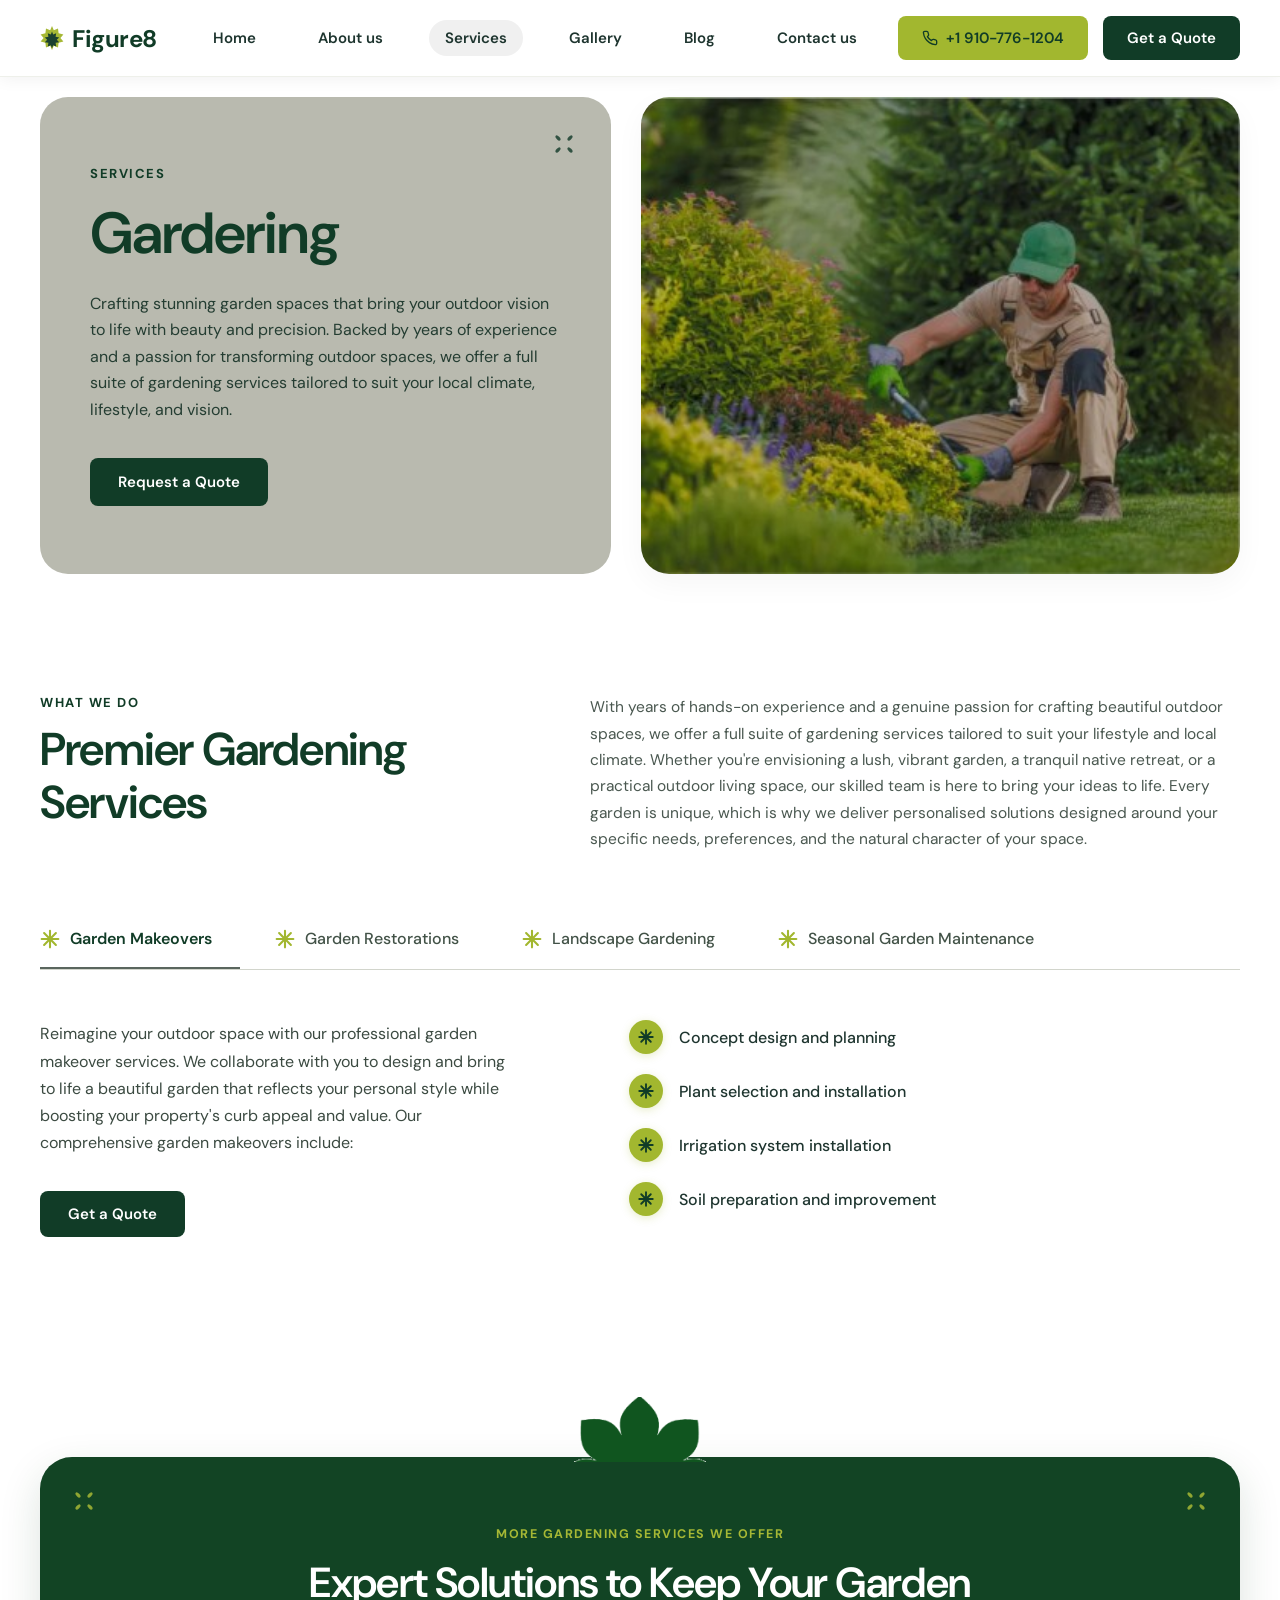
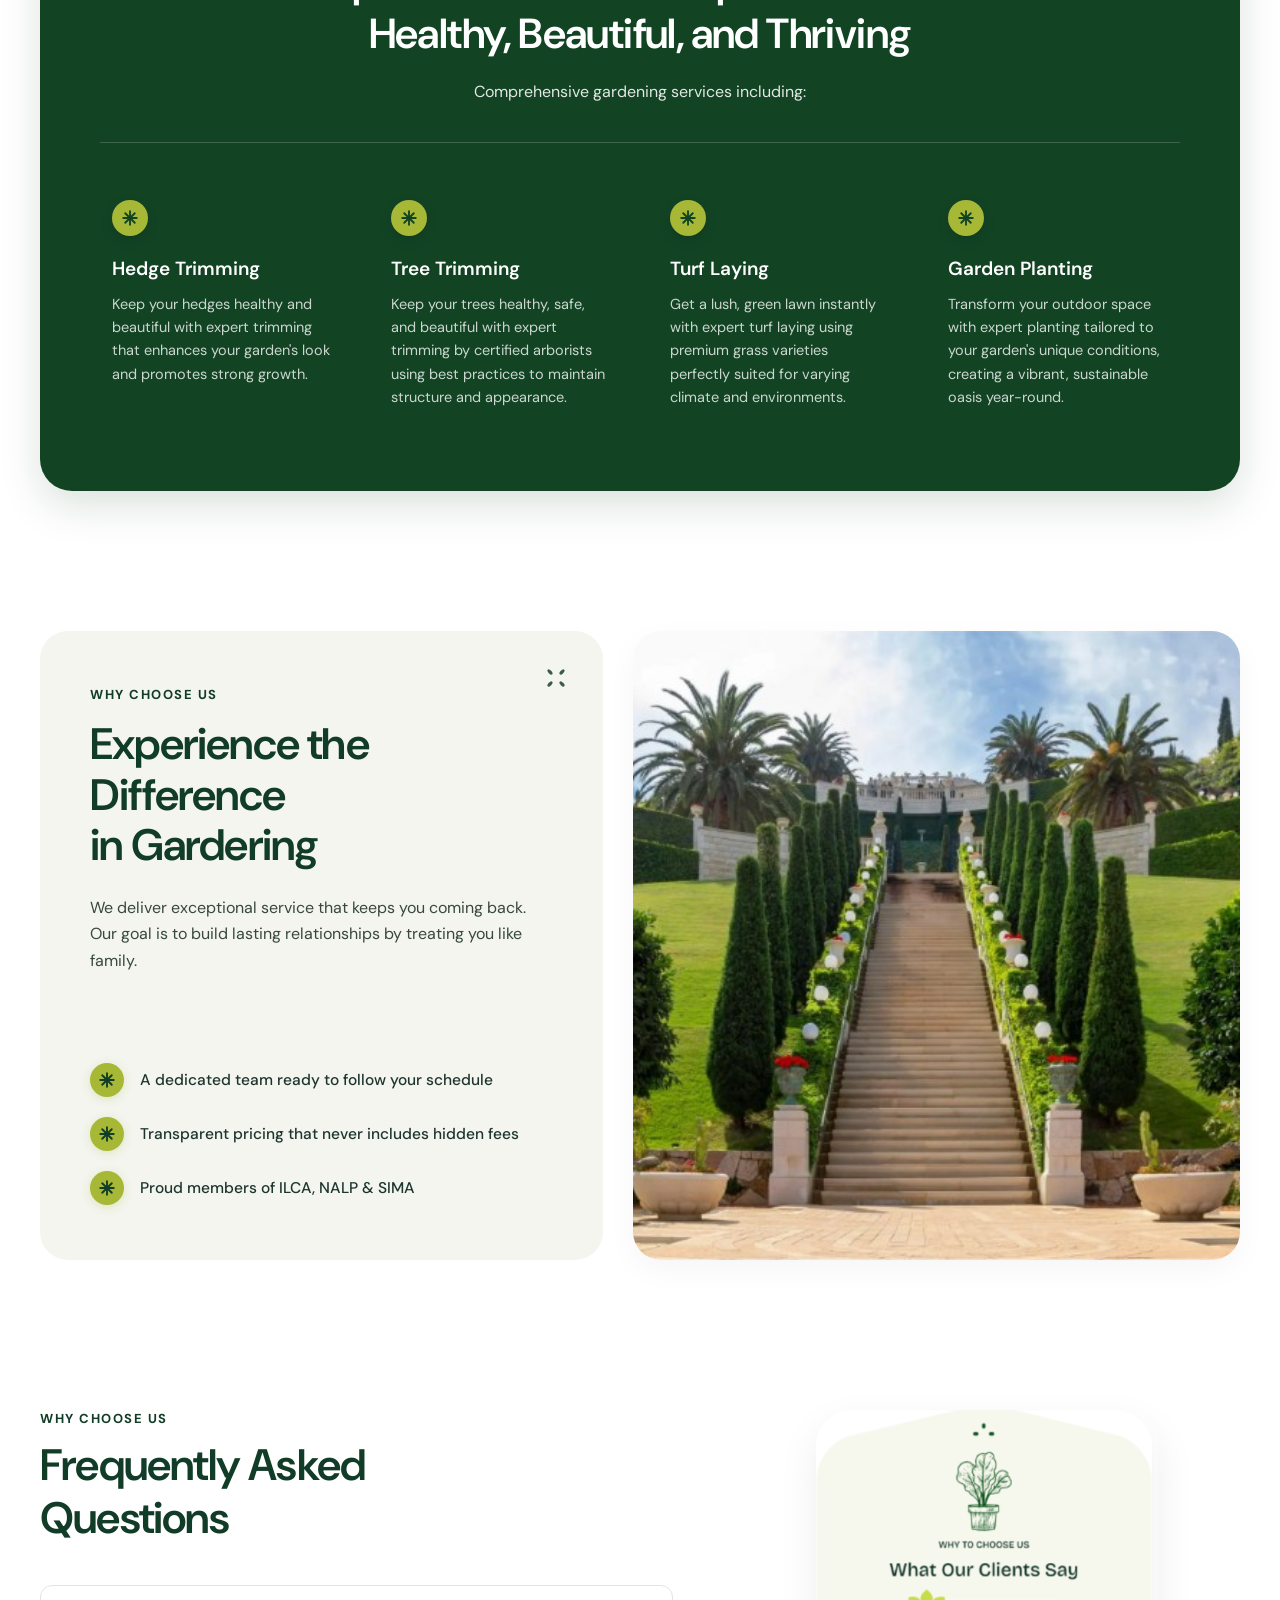
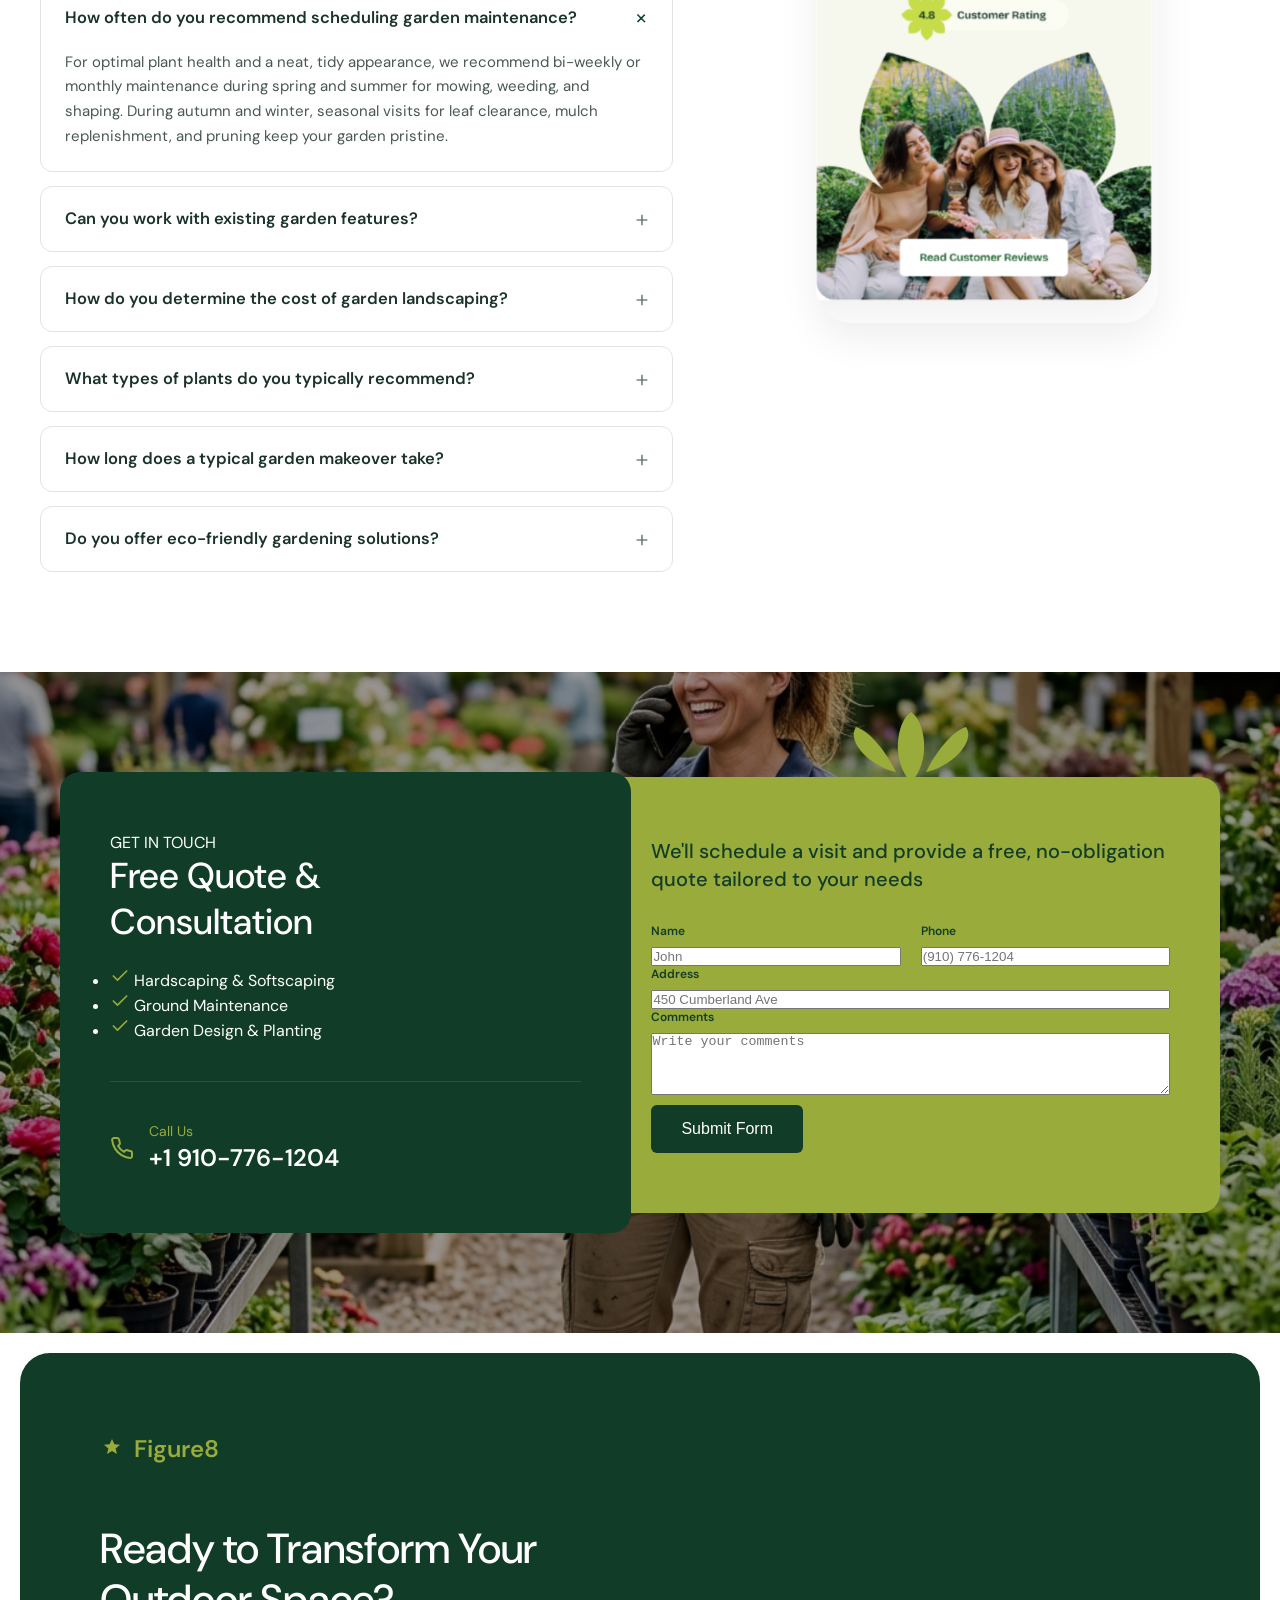
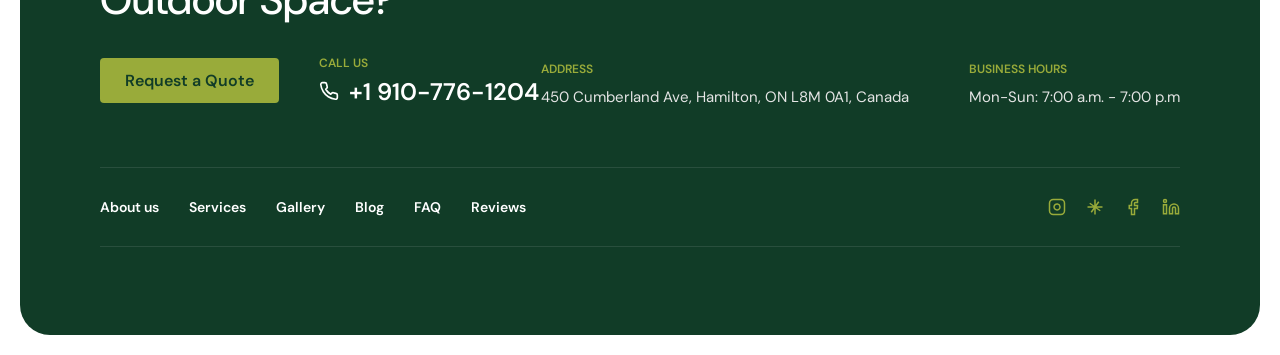
==== commit be5b135d: "Update branding to Figure8 and phone number to +1 910-776-1204" ====
--- a/gardering.html
+++ b/gardering.html
@@ -3,7 +3,7 @@
 <head>
     <meta charset="UTF-8">
     <meta name="viewport" content="width=device-width, initial-scale=1.0">
-    <title>Gardering | EJM Landscape</title>
+    <title>Gardering | Figure8</title>
     <link rel="preconnect" href="https://fonts.googleapis.com">
     <link rel="preconnect" href="https://fonts.gstatic.com" crossorigin>
     <link href="https://fonts.googleapis.com/css2?family=DM+Sans:ital,opsz,wght@0,9..40,100..1000;1,9..40,100..1000&display=swap" rel="stylesheet">
@@ -17,7 +17,7 @@
                     <path d="M12 0L13.8 4.2L18 2.4L18.6 7.2L23.4 8.4L20.4 12L23.4 15.6L18.6 16.8L18 21.6L13.8 19.8L12 24L10.2 19.8L6 21.6L5.4 16.8L0.6 15.6L3.6 12L0.6 8.4L5.4 7.2L6 2.4L10.2 4.2L12 0Z" fill="#a6b835"/>
                     <path d="M12 5.4L13.2 8.4L16.2 7.2L15.6 10.8L19.2 11.4L16.8 13.8L19.2 16.2L15.6 16.8L16.2 20.4L13.2 19.2L12 22.2L10.8 19.2L7.8 20.4L8.4 16.8L4.8 16.2L7.2 13.8L4.8 11.4L8.4 10.8L7.8 7.2L10.8 8.4L12 5.4Z" fill="#1a4030"/>
                 </svg>
-                <span>EJM Landscape</span>
+                <span>Figure8</span>
             </a>
         </div>
 
@@ -39,9 +39,9 @@
                 <a href="#contact">Contact us</a>
             </nav>
             <div class="nav-actions">
-                <a href="tel:+12896805851" class="btn btn-lime">
+                <a href="tel:+19107761204" class="btn btn-lime">
                     <svg width="16" height="16" viewBox="0 0 24 24" fill="none" stroke="currentColor" stroke-width="2" stroke-linecap="round" stroke-linejoin="round"><path d="M22 16.92v3a2 2 0 0 1-2.18 2 19.79 19.79 0 0 1-8.63-3.07 19.5 19.5 0 0 1-6-6 19.79 19.79 0 0 1-3.07-8.67A2 2 0 0 1 4.11 2h3a2 2 0 0 1 2 1.72 12.84 12.84 0 0 0 .7 2.81 2 2 0 0 1-.45 2.11L8.09 9.91a16 16 0 0 0 6 6l1.27-1.27a2 2 0 0 1 2.11-.45 12.84 12.84 0 0 0 2.81.7A2 2 0 0 1 22 16.92z"></path></svg>
-                    +1 289-680-5851
+                    +1 910-776-1204
                 </a>
                 <a href="#contact" class="btn btn-dark">Get a Quote</a>
             </div>
@@ -670,7 +670,7 @@
                         </svg>
                         <div class="phone-info">
                             <span class="phone-label">Call Us</span>
-                            <span class="phone-number">+1 289-680-5851</span>
+                            <span class="phone-number">+1 910-776-1204</span>
                         </div>
                     </div>
                 </div>
@@ -695,7 +695,7 @@
                             </div>
                             <div class="form-group">
                                 <label for="phone">Phone</label>
-                                <input type="tel" id="phone" name="phone" placeholder="(289) 680-5851" required>
+                                <input type="tel" id="phone" name="phone" placeholder="(910) 776-1204" required>
                             </div>
                         </div>
 
@@ -725,7 +725,7 @@
                     <svg viewBox="0 0 24 24" width="24" height="24" fill="#99ab3a">
                         <path d="M12 2L14.4 7.2L20 7.8L15.6 11.4L17 17L12 14L7 17L8.4 11.4L4 7.8L9.6 7.2L12 2Z" />
                     </svg>
-                    <span>EJM Landscape</span>
+                    <span>Figure8</span>
                 </div>
                 
                 <div class="footer-top-content reveal-up">
@@ -737,7 +737,7 @@
                                 <span class="footer-phone-label">CALL US</span>
                                 <div class="footer-phone-number">
                                     <svg viewBox="0 0 24 24" width="20" height="20" fill="none" stroke="currentColor" stroke-width="2" stroke-linecap="round" stroke-linejoin="round"><path d="M22 16.92v3a2 2 0 0 1-2.18 2 19.79 19.79 0 0 1-8.63-3.07 19.5 19.5 0 0 1-6-6 19.79 19.79 0 0 1-3.07-8.67A2 2 0 0 1 4.11 2h3a2 2 0 0 1 2 1.72 12.84 12.84 0 0 0 .7 2.81 2 2 0 0 1-.45 2.11L8.09 9.91a16 16 0 0 0 6 6l1.27-1.27a2 2 0 0 1 2.11-.45 12.84 12.84 0 0 0 2.81.7A2 2 0 0 1 22 16.92z"></path></svg>
-                                    +1 289-680-5851
+                                    +1 910-776-1204
                                 </div>
                             </div>
                         </div>
@@ -777,7 +777,7 @@
             <!-- Bottom Section -->
             <div class="footer-bottom reveal-up" style="transition-delay: 0.4s;">
                 <div class="footer-copyright">
-                    &copy; 2026 EJM Landscape. All rights reserved. <a href="#">Terms</a>
+                    &copy; 2026 Figure8. All rights reserved. <a href="#">Terms</a>
                 </div>
                 <button class="btn-scroll-top" aria-label="Scroll to top" onclick="window.scrollTo({top: 0, behavior: 'smooth'});">
                     <svg viewBox="0 0 24 24" width="18" height="18" fill="none" stroke="currentColor" stroke-width="2"><line x1="12" y1="19" x2="12" y2="5"></line><polyline points="5 12 12 5 19 12"></polyline></svg>
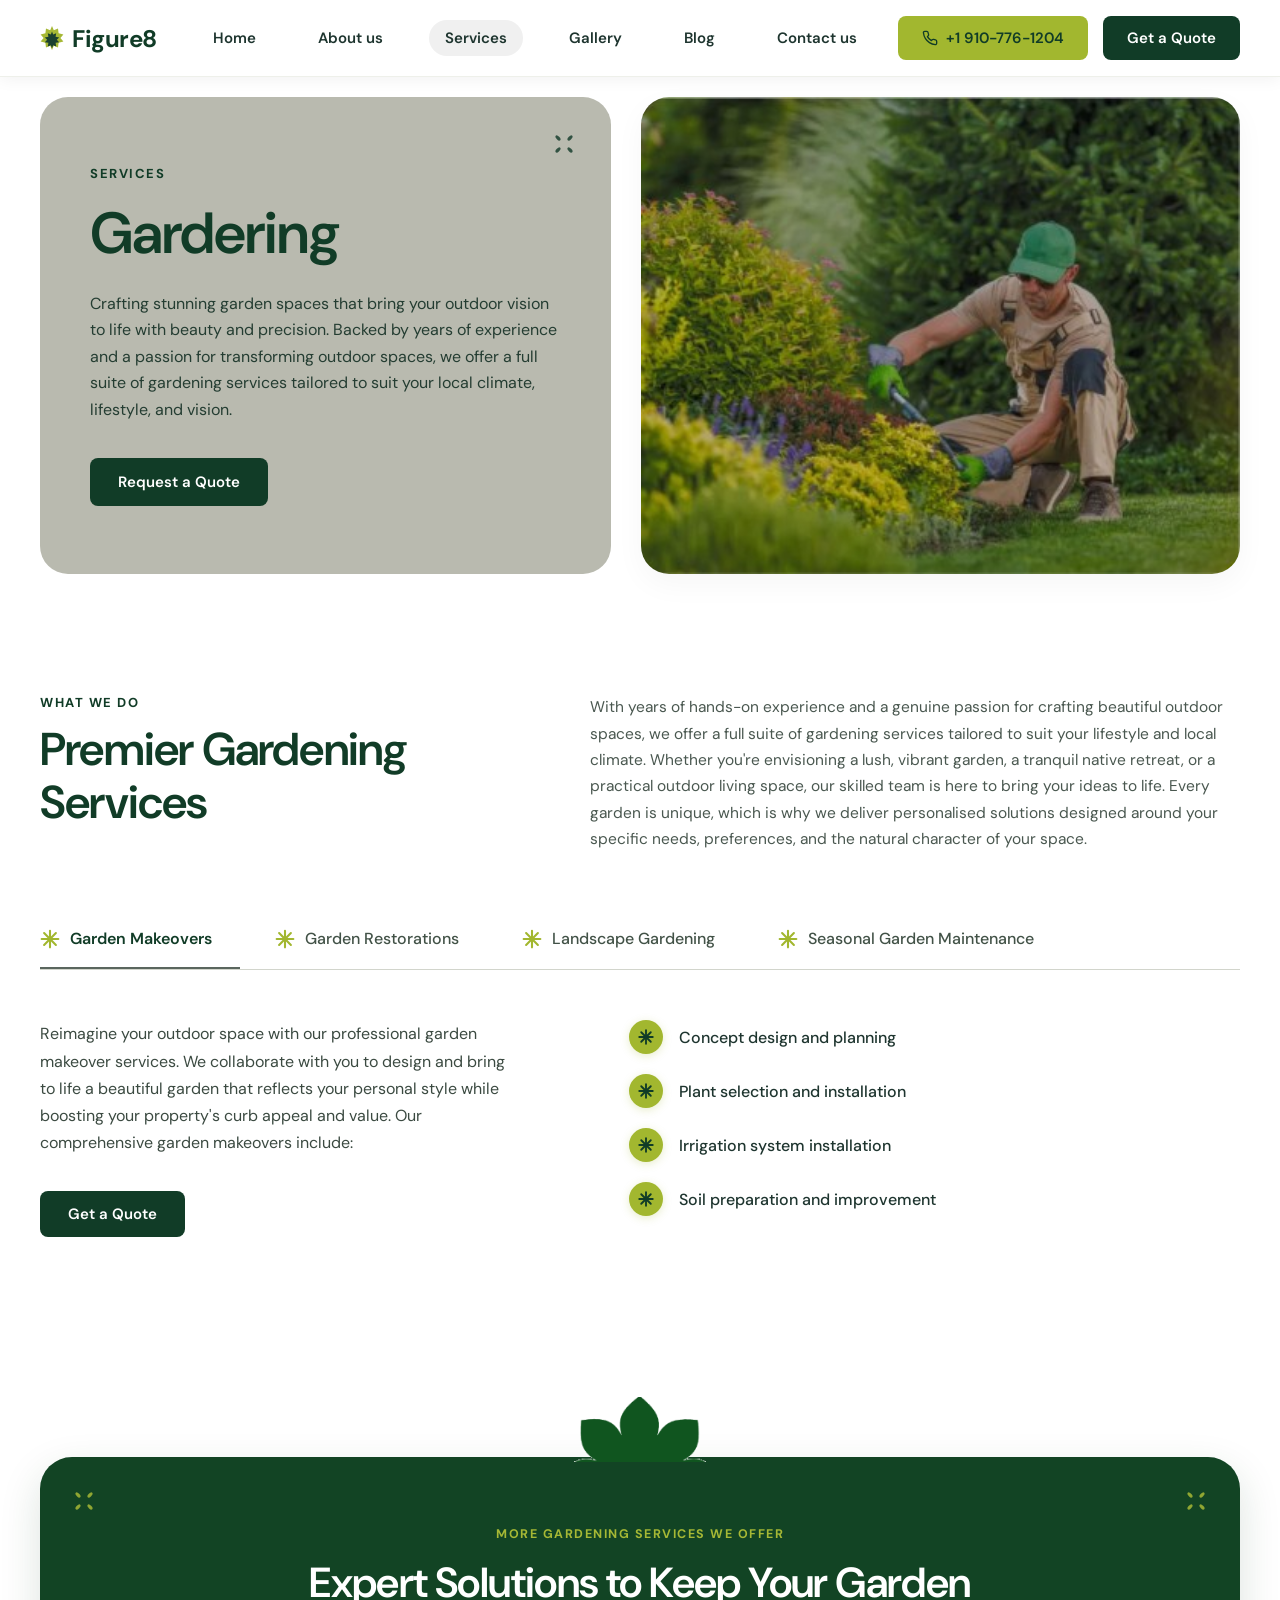
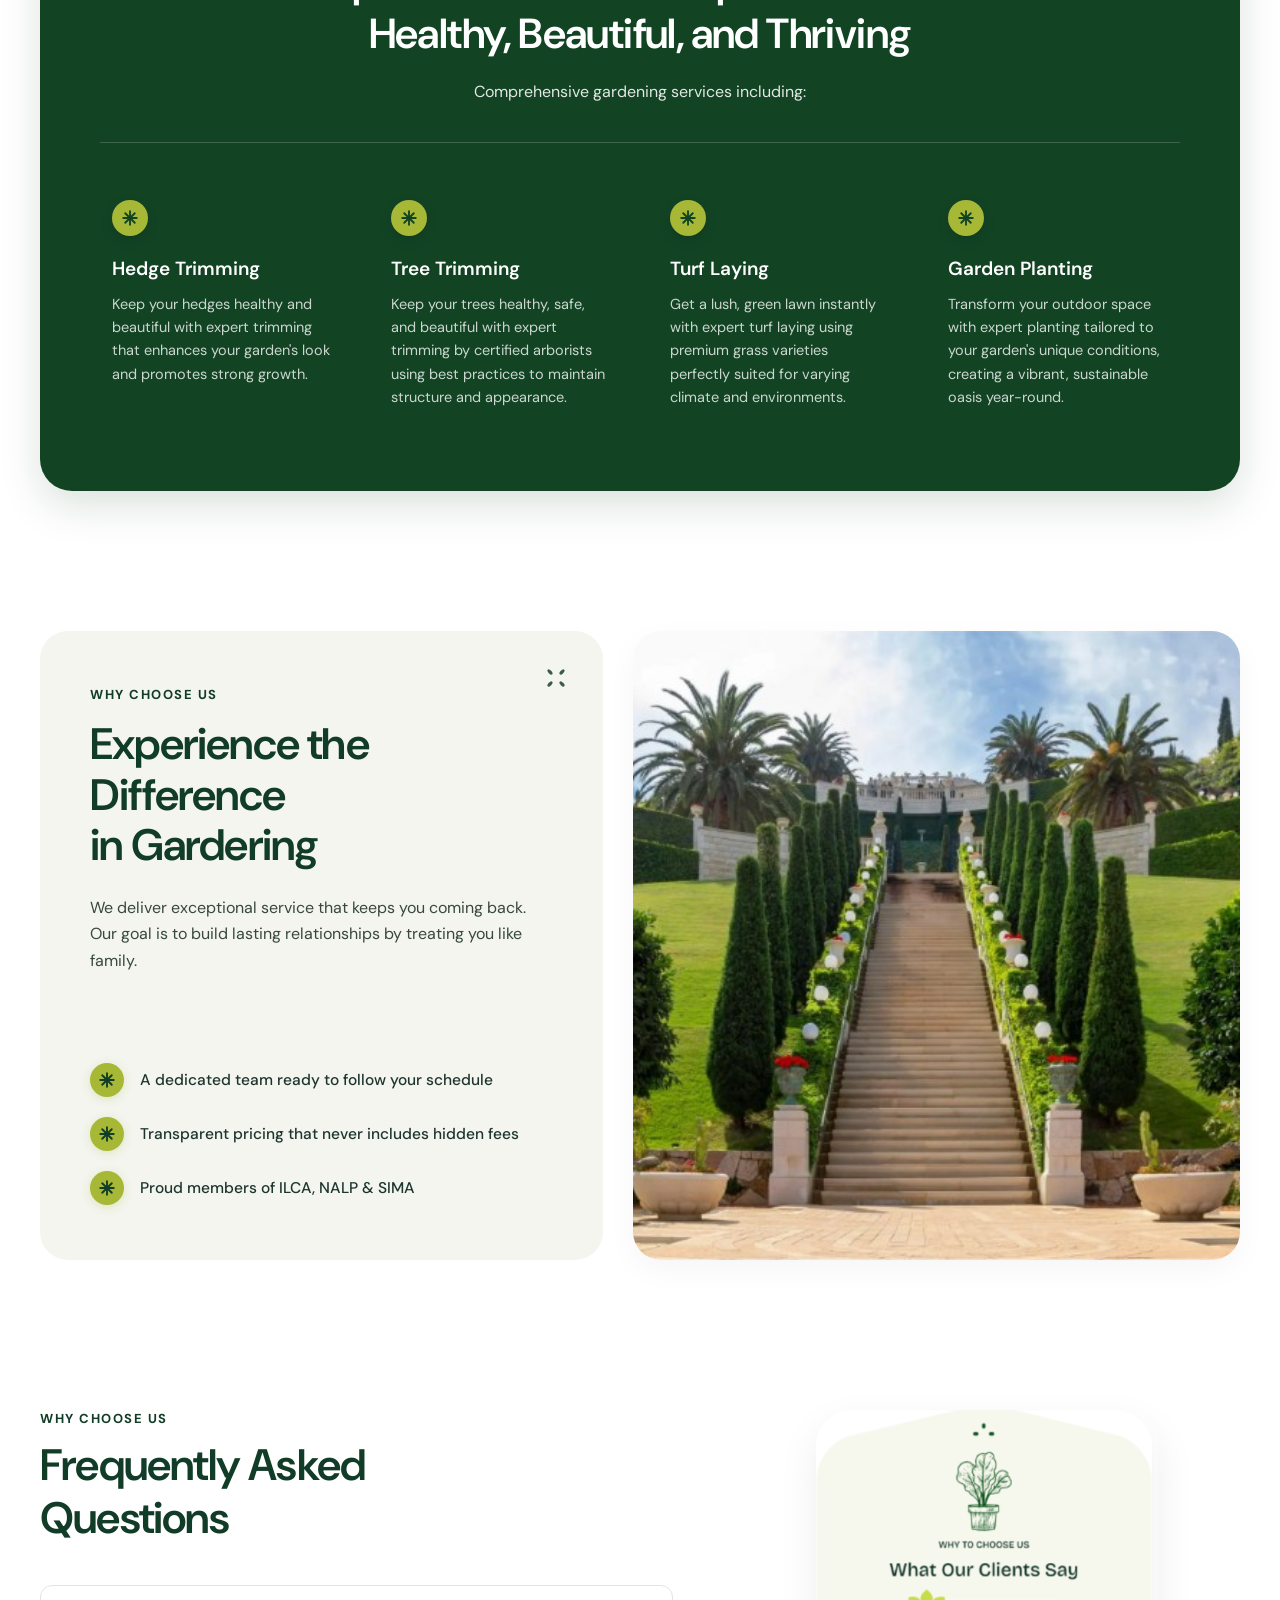
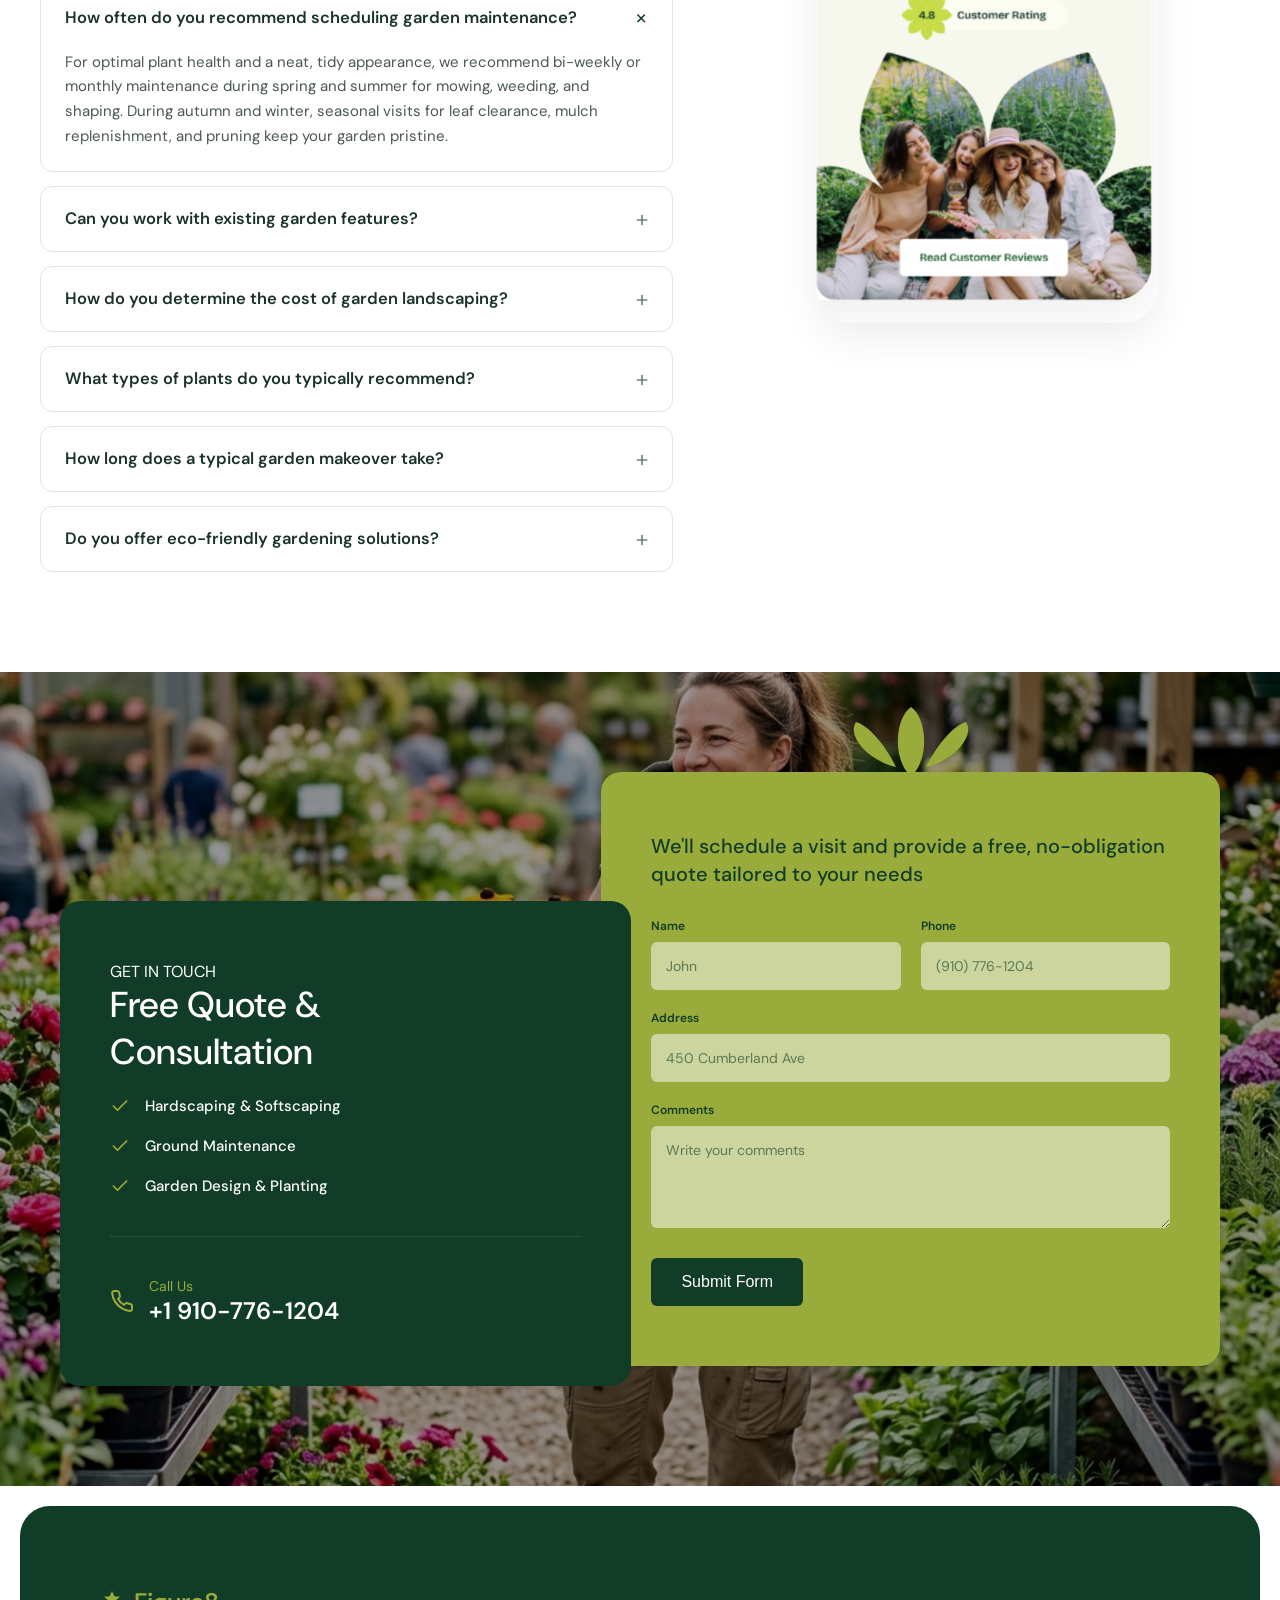
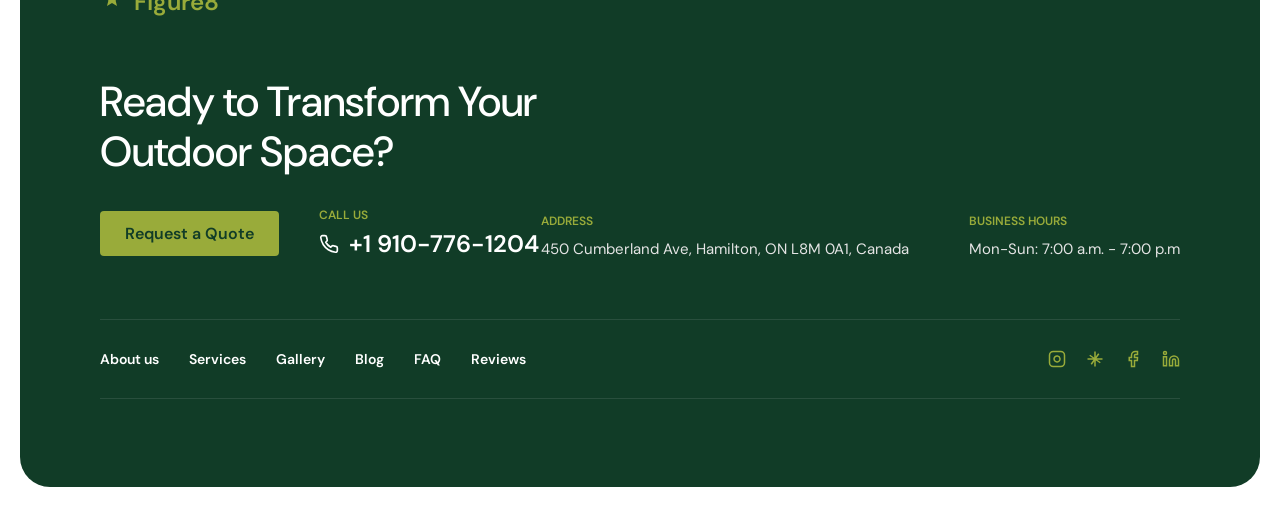
==== commit 2463f1fb: "Fix phone number link color to pure white and strictly optimize mobile layout" ====
--- a/gardering.html
+++ b/gardering.html
@@ -665,13 +665,15 @@
                     <div class="contact-divider"></div>
 
                     <div class="contact-phone">
-                        <svg viewBox="0 0 24 24" width="24" height="24" fill="none" stroke="#99ab3a" stroke-width="2" stroke-linecap="round" stroke-linejoin="round">
-                            <path d="M22 16.92v3a2 2 0 0 1-2.18 2 19.79 19.79 0 0 1-8.63-3.07 19.5 19.5 0 0 1-6-6 19.79 19.79 0 0 1-3.07-8.67A2 2 0 0 1 4.11 2h3a2 2 0 0 1 2 1.72 12.84 12.84 0 0 0 .7 2.81 2 2 0 0 1-.45 2.11L8.09 9.91a16 16 0 0 0 6 6l1.27-1.27a2 2 0 0 1 2.11-.45 12.84 12.84 0 0 0 2.81.7A2 2 0 0 1 22 16.92z"></path>
-                        </svg>
-                        <div class="phone-info">
-                            <span class="phone-label">Call Us</span>
-                            <span class="phone-number">+1 910-776-1204</span>
-                        </div>
+                        <a href="tel:+19107761204">
+                            <svg viewBox="0 0 24 24" width="24" height="24" fill="none" stroke="#99ab3a" stroke-width="2" stroke-linecap="round" stroke-linejoin="round">
+                                <path d="M22 16.92v3a2 2 0 0 1-2.18 2 19.79 19.79 0 0 1-8.63-3.07 19.5 19.5 0 0 1-6-6 19.79 19.79 0 0 1-3.07-8.67A2 2 0 0 1 4.11 2h3a2 2 0 0 1 2 1.72 12.84 12.84 0 0 0 .7 2.81 2 2 0 0 1-.45 2.11L8.09 9.91a16 16 0 0 0 6 6l1.27-1.27a2 2 0 0 1 2.11-.45 12.84 12.84 0 0 0 2.81.7A2 2 0 0 1 22 16.92z"></path>
+                            </svg>
+                            <div class="phone-info">
+                                <span class="phone-label">Call Us</span>
+                                <span class="phone-number">+1 910-776-1204</span>
+                            </div>
+                        </a>
                     </div>
                 </div>
 
@@ -687,7 +689,7 @@
                     
                     <p class="form-desc">We'll schedule a visit and provide a free, no-obligation quote tailored to your needs</p>
                     
-                    <form class="contact-form" action="#" method="POST">
+                    <form class="contact-form quote-form" action="#" method="POST">
                         <div class="form-row">
                             <div class="form-group">
                                 <label for="name">Name</label>
@@ -736,8 +738,10 @@
                             <div class="footer-phone">
                                 <span class="footer-phone-label">CALL US</span>
                                 <div class="footer-phone-number">
-                                    <svg viewBox="0 0 24 24" width="20" height="20" fill="none" stroke="currentColor" stroke-width="2" stroke-linecap="round" stroke-linejoin="round"><path d="M22 16.92v3a2 2 0 0 1-2.18 2 19.79 19.79 0 0 1-8.63-3.07 19.5 19.5 0 0 1-6-6 19.79 19.79 0 0 1-3.07-8.67A2 2 0 0 1 4.11 2h3a2 2 0 0 1 2 1.72 12.84 12.84 0 0 0 .7 2.81 2 2 0 0 1-.45 2.11L8.09 9.91a16 16 0 0 0 6 6l1.27-1.27a2 2 0 0 1 2.11-.45 12.84 12.84 0 0 0 2.81.7A2 2 0 0 1 22 16.92z"></path></svg>
-                                    +1 910-776-1204
+                                    <a href="tel:+19107761204">
+                                        <svg viewBox="0 0 24 24" width="20" height="20" fill="none" stroke="currentColor" stroke-width="2" stroke-linecap="round" stroke-linejoin="round"><path d="M22 16.92v3a2 2 0 0 1-2.18 2 19.79 19.79 0 0 1-8.63-3.07 19.5 19.5 0 0 1-6-6 19.79 19.79 0 0 1-3.07-8.67A2 2 0 0 1 4.11 2h3a2 2 0 0 1 2 1.72 12.84 12.84 0 0 0 .7 2.81 2 2 0 0 1-.45 2.11L8.09 9.91a16 16 0 0 0 6 6l1.27-1.27a2 2 0 0 1 2.11-.45 12.84 12.84 0 0 0 2.81.7A2 2 0 0 1 22 16.92z"></path></svg>
+                                        +1 910-776-1204
+                                    </a>
                                 </div>
                             </div>
                         </div>
--- a/style.css
+++ b/style.css
@@ -9,16 +9,34 @@
     --font-main: 'DM Sans', sans-serif;
 }
 
-* {
+*, *::before, *::after {
     margin: 0;
     padding: 0;
     box-sizing: border-box;
+}
+
+html {
+    overflow-x: hidden;
+    width: 100%;
+    max-width: 100vw;
+    scroll-behavior: smooth;
+    -webkit-text-size-adjust: 100%;
 }
 
 body {
     font-family: var(--font-main);
     background-color: var(--bg-color);
     color: var(--text-dark);
+    overflow-x: hidden;
+    width: 100%;
+    max-width: 100vw;
+    position: relative;
+    -webkit-font-smoothing: antialiased;
+    -moz-osx-font-smoothing: grayscale;
+}
+
+img, picture, video, canvas, svg {
+    max-width: 100%;
 }
 
 /* NAVBAR */
@@ -1088,7 +1106,8 @@
     line-height: 1.5;
 }
 
-.contact-list {
+.contact-list,
+.contact-bullets {
     list-style: none;
     padding: 0;
     margin: 0;
@@ -1097,12 +1116,14 @@
     gap: 20px;
 }
 
-.contact-list li {
+.contact-list li,
+.contact-bullets li {
     display: flex;
     align-items: center;
     gap: 15px;
     font-size: 15px;
     font-weight: 500;
+    list-style: none;
 }
 
 .icon-asterisk {
@@ -1127,6 +1148,23 @@
     gap: 15px;
 }
 
+.contact-phone a {
+    display: inline-flex;
+    align-items: center;
+    gap: 15px;
+    text-decoration: none !important;
+    color: #ffffff !important;
+    cursor: pointer;
+}
+
+.contact-phone a:hover,
+.contact-phone a:focus,
+.contact-phone a:active,
+.contact-phone a:visited {
+    text-decoration: none !important;
+    color: #ffffff !important;
+}
+
 .phone-info {
     display: flex;
     flex-direction: column;
@@ -1134,13 +1172,17 @@
 
 .phone-label {
     font-size: 14px;
-    color: #99ab3a;
+    color: #99ab3a !important;
     margin-bottom: 2px;
+    text-decoration: none !important;
 }
 
 .phone-number {
     font-size: 24px;
     font-weight: 600;
+    color: #ffffff !important;
+    text-decoration: none !important;
+    line-height: 1.2;
 }
 
 .contact-right {
@@ -1319,6 +1361,26 @@
     gap: 10px;
     font-size: 24px;
     font-weight: 600;
+    color: #ffffff !important;
+}
+
+.footer-phone-number a {
+    display: inline-flex;
+    align-items: center;
+    gap: 10px;
+    color: #ffffff !important;
+    text-decoration: none !important;
+    font-size: 24px;
+    font-weight: 600;
+    cursor: pointer;
+}
+
+.footer-phone-number a:hover,
+.footer-phone-number a:focus,
+.footer-phone-number a:active,
+.footer-phone-number a:visited {
+    color: #ffffff !important;
+    text-decoration: none !important;
 }
 
 .footer-info {
@@ -1952,12 +2014,31 @@
         min-height: 50px;
         font-size: 16px;
     }
-    .contact-phone a {
-        text-decoration: none;
-        color: inherit;
-        display: flex;
+    .contact-phone a,
+    .contact-phone a:visited,
+    .contact-phone a:hover,
+    .contact-phone a:focus {
+        text-decoration: none !important;
+        color: #ffffff !important;
+        display: inline-flex;
         align-items: center;
         gap: 15px;
+    }
+    .contact-phone .phone-label {
+        font-size: 13px;
+        color: #99ab3a !important;
+        text-decoration: none !important;
+    }
+    .contact-phone .phone-number {
+        font-size: 22px;
+        color: #ffffff !important;
+        text-decoration: none !important;
+    }
+    .footer-phone-number,
+    .footer-phone-number a,
+    .footer-phone-number a:visited {
+        color: #ffffff !important;
+        text-decoration: none !important;
     }
 
     /* Footer */
@@ -1966,51 +2047,159 @@
         margin: 0;
         border-radius: 0;
     }
+    .footer-top-content {
+        flex-direction: column;
+        align-items: stretch;
+        gap: 35px;
+    }
+    .footer-cta {
+        width: 100%;
+    }
     .footer-cta h2 {
         font-size: clamp(26px, 7vw, 32px);
+        margin-bottom: 20px;
     }
     .footer-cta-actions {
         flex-direction: column;
         align-items: stretch;
-        gap: 15px;
+        gap: 20px;
         width: 100%;
     }
-    .footer-cta-actions .btn {
+    .footer-cta-actions a,
+    .footer-cta-actions .btn,
+    .footer-cta-actions .btn-primary {
         width: 100%;
+        display: flex;
         justify-content: center;
+        align-items: center;
+        text-align: center;
+        min-height: 48px;
+        border-radius: 8px;
+    }
+    .footer-phone-number {
+        font-size: clamp(18px, 5.5vw, 22px);
+        white-space: nowrap;
+    }
+    .footer-phone-number a {
+        font-size: clamp(18px, 5.5vw, 22px);
+        white-space: nowrap;
     }
     .footer-info {
         flex-direction: column;
+        gap: 20px;
+        width: 100%;
+    }
+    .footer-middle {
+        flex-direction: column;
+        align-items: center;
         gap: 25px;
     }
     .footer-nav {
         flex-wrap: wrap;
         justify-content: center;
-        gap: 12px 20px;
+        gap: 12px 18px;
+    }
+    .footer-socials {
+        justify-content: center;
+        gap: 16px;
     }
     .footer-bottom {
         flex-direction: column;
         gap: 15px;
         text-align: center;
+        align-items: center;
     }
 }
 
 /* Extra small devices (<= 480px) */
 @media (max-width: 480px) {
     .navbar {
-        padding: 14px 16px;
+        padding: 12px 16px;
     }
     .logo {
         font-size: 20px;
     }
+    .hero-content {
+        left: 12px;
+        right: 12px;
+        width: calc(100% - 24px);
+    }
     .hero-content h1 {
-        font-size: 29px;
+        font-size: 26px;
+        line-height: 1.15;
+        margin-bottom: 12px;
+    }
+    .hero-hook-copy,
+    .hero-subline-lead {
+        font-size: 14px;
+        margin-bottom: 14px;
+        line-height: 1.35;
+    }
+    .hero-buttons {
+        max-width: 100%;
+        gap: 8px;
+    }
+    .hero-buttons .btn {
+        min-height: 44px;
+        font-size: 14px;
+        padding: 10px 14px;
+    }
+    .customer-rating {
+        bottom: 14px;
+    }
+    .rating-badge {
+        padding: 6px 12px 6px 8px;
+        gap: 8px;
+    }
+    .rating-flower, .rating-flower svg {
+        width: 32px;
+        height: 32px;
+    }
+    .hero-scroll-indicator {
+        bottom: 64px;
+        font-size: 11px;
+    }
+    .about-section, .services-section, .why-section, .projects-section, .contact-section, .google-reviews-section {
+        padding: 42px 16px;
+    }
+    .why-center {
+        max-width: 220px;
+        height: 220px;
+    }
+    .rotating-leaves-wrapper {
+        width: 220px;
+        height: 220px;
+    }
+    .center-image {
+        width: 140px;
+        height: 140px;
     }
     .project-card {
         flex: 0 0 88vw;
     }
     .contact-left, .contact-right {
-        padding: 28px 18px;
+        padding: 24px 16px;
+        border-radius: 16px;
+    }
+    .contact-left h2 {
+        font-size: 23px;
+        line-height: 1.25;
+    }
+    .contact-phone a,
+    .contact-phone a:visited {
+        color: #ffffff !important;
+        text-decoration: none !important;
+    }
+    .contact-phone .phone-number {
+        font-size: 20px;
+        color: #ffffff !important;
+        text-decoration: none !important;
+    }
+    .footer-phone-number,
+    .footer-phone-number a {
+        font-size: 20px;
+        color: #ffffff !important;
+        text-decoration: none !important;
     }
 }
 
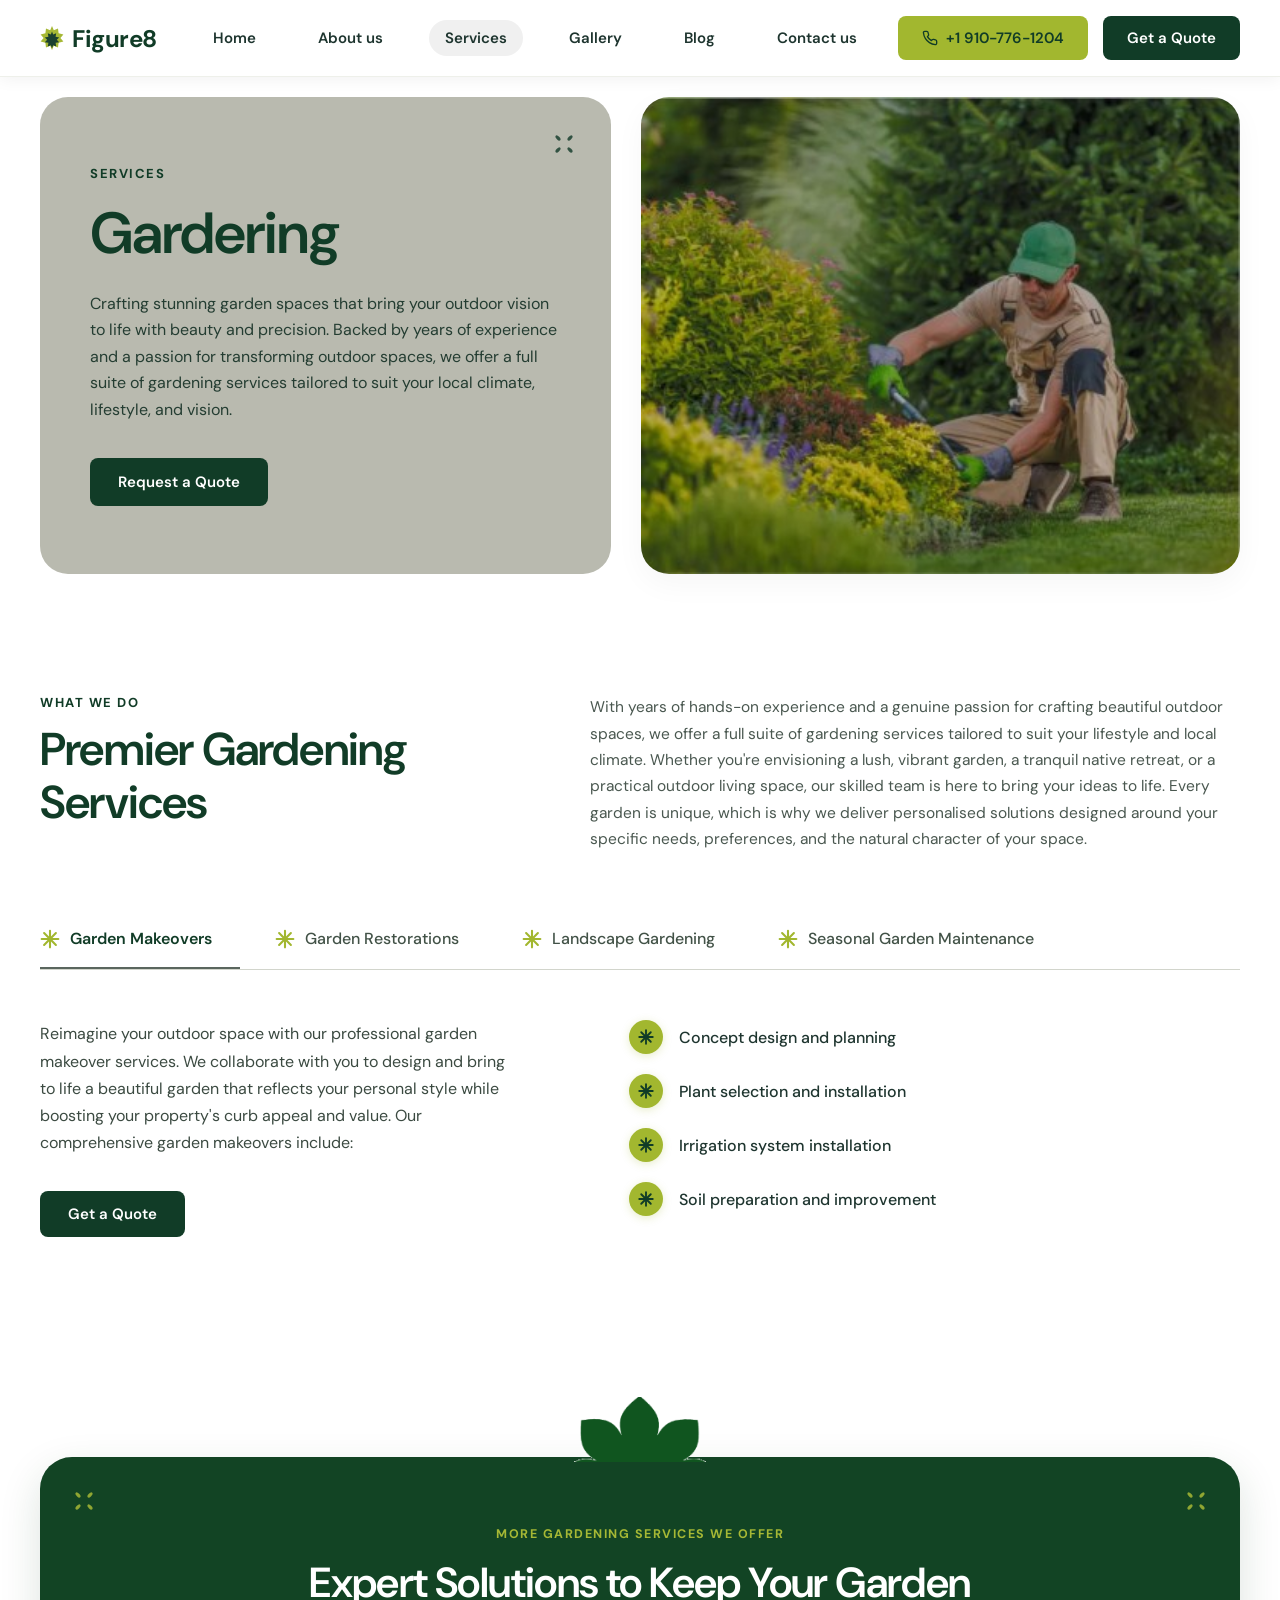
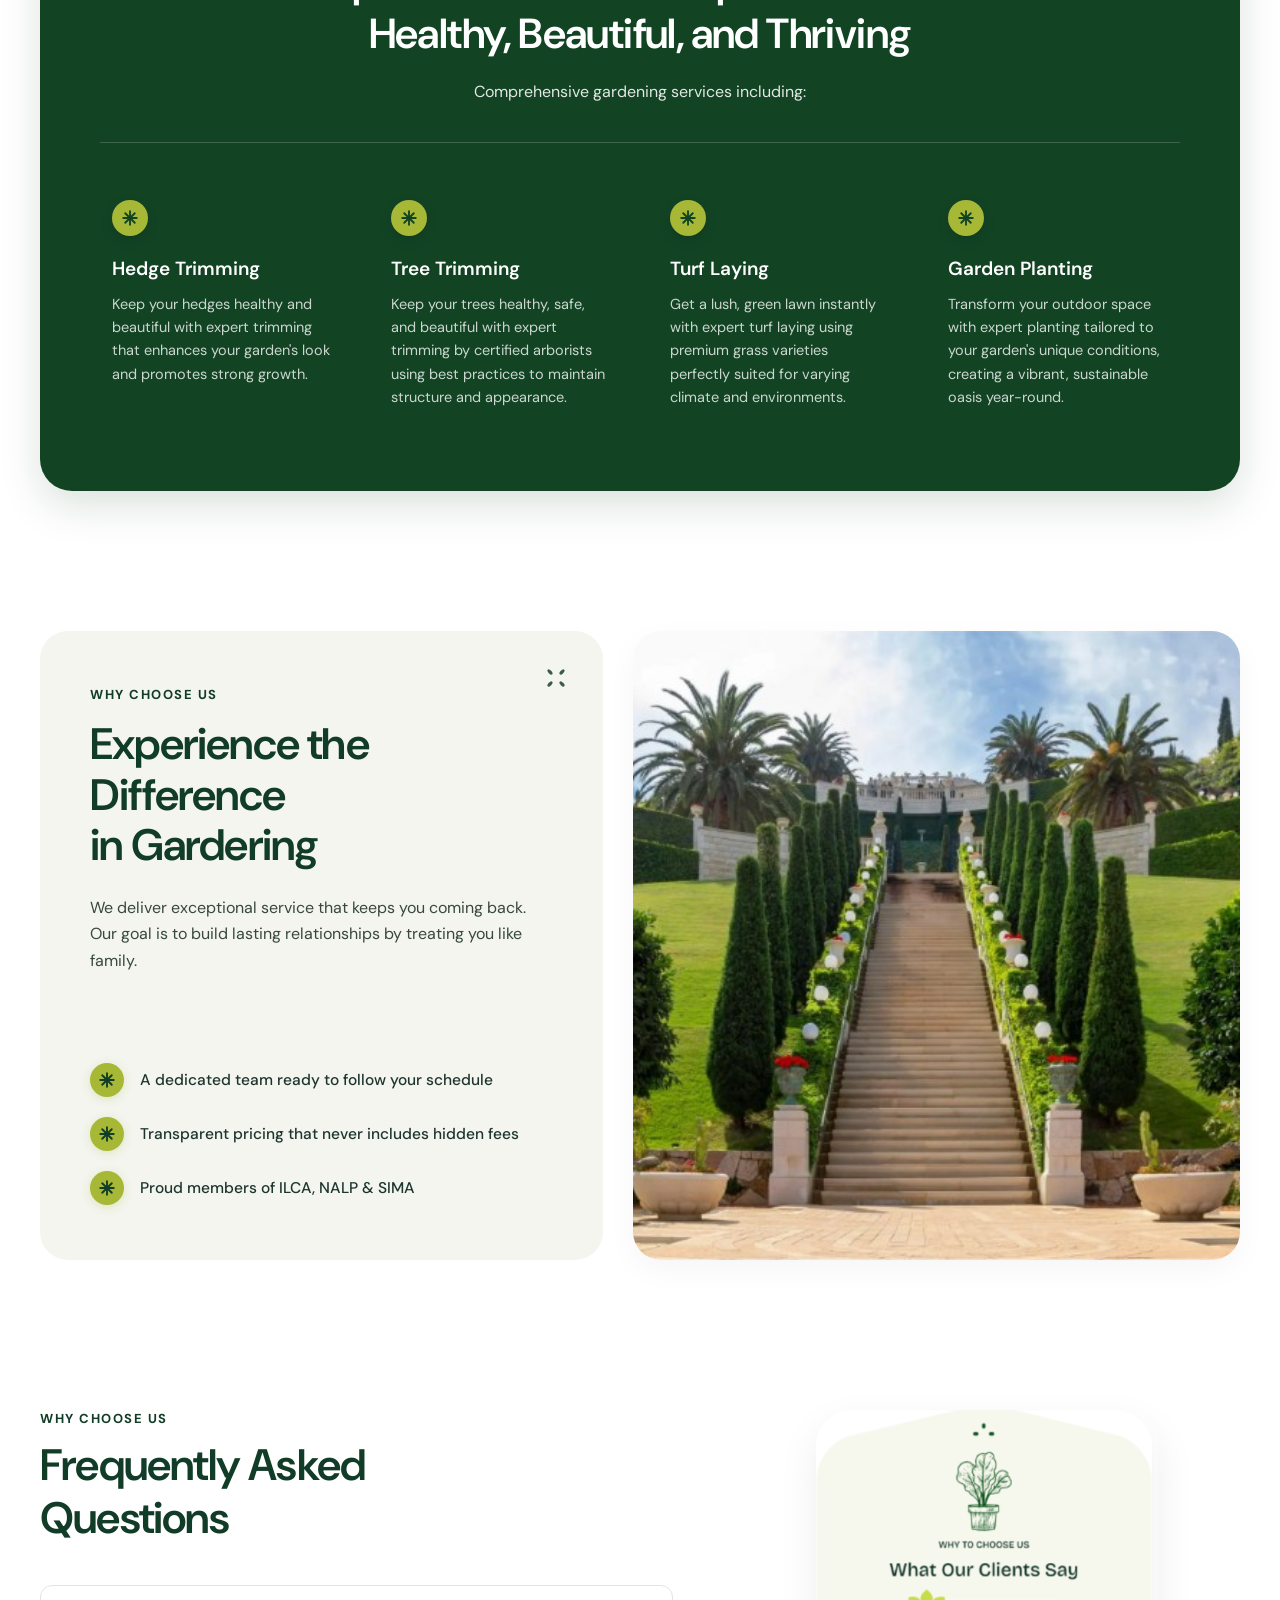
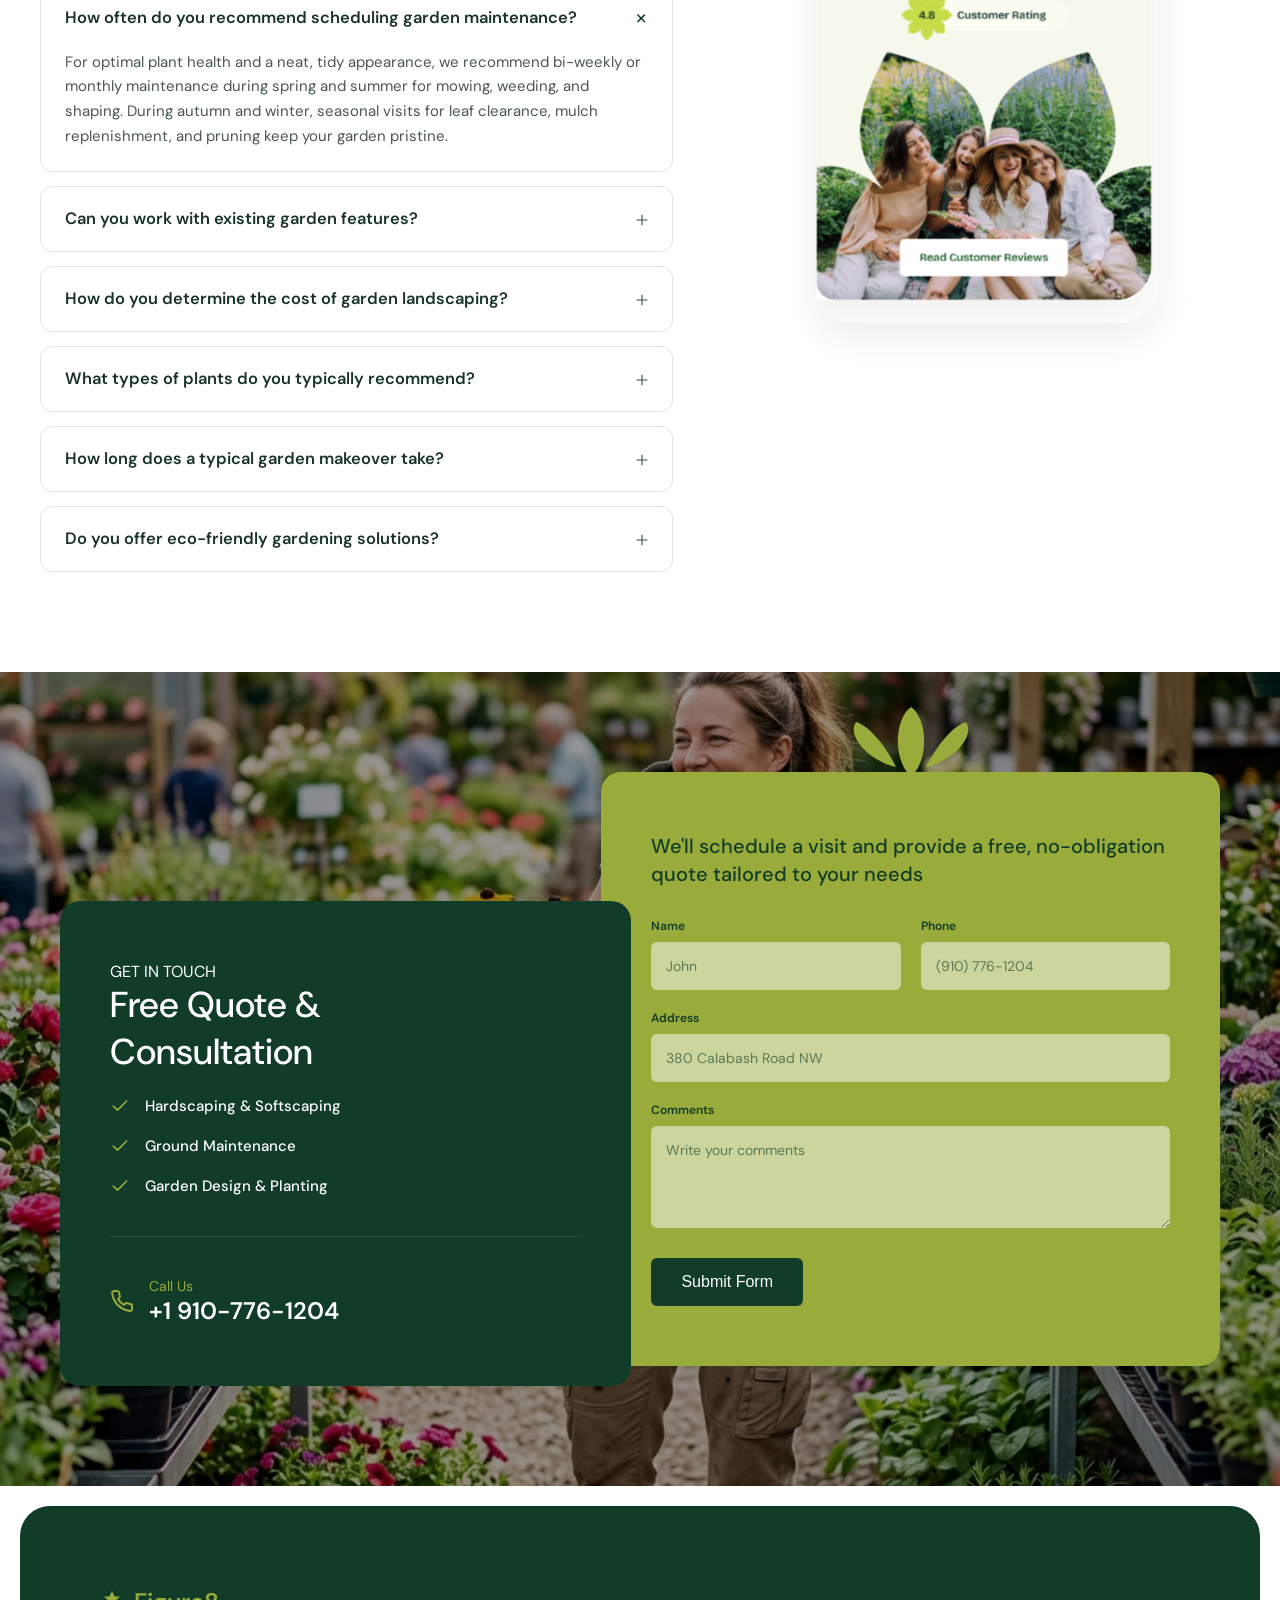
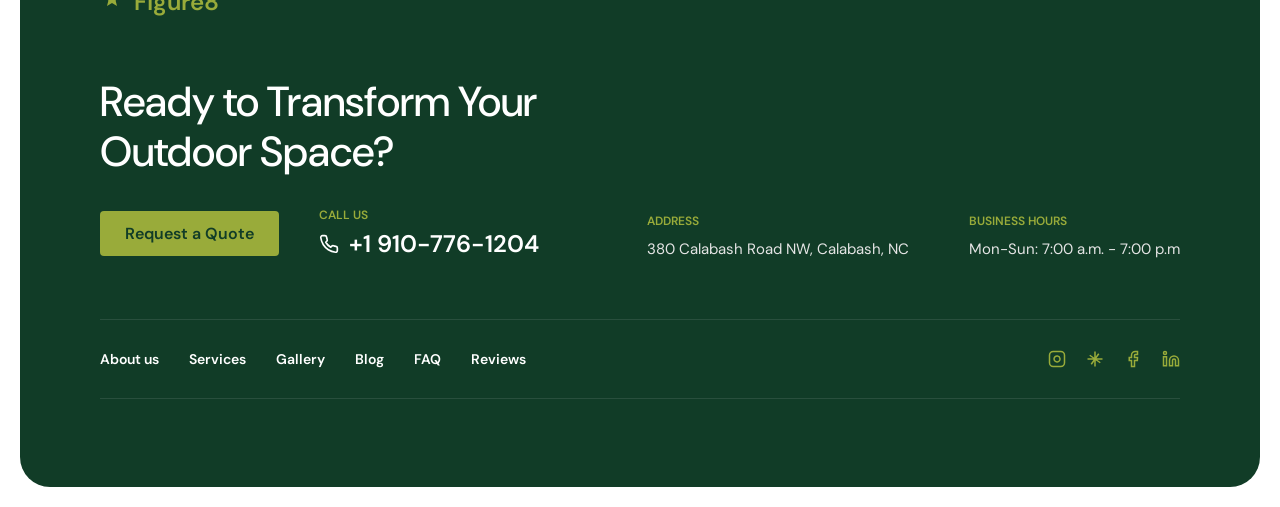
==== commit 471b9fbf: "Update address to 380 Calabash Road NW, Calabash, NC" ====
--- a/gardering.html
+++ b/gardering.html
@@ -603,7 +603,7 @@
                                 <span class="faq-icon">+</span>
                             </button>
                             <div class="faq-answer">
-                                <p>We select hardy, climate-adapted native perennials, evergreen shrubs, and ornamental varieties tailored to Hamilton and Southern Ontario's climate, ensuring vibrant color, healthy roots, and low-maintenance beauty year-round.</p>
+                                <p>We select hardy, climate-adapted native perennials, evergreen shrubs, and ornamental varieties tailored to Calabash and coastal North Carolina's climate, ensuring vibrant color, healthy roots, and low-maintenance beauty year-round.</p>
                             </div>
                         </div>
 
@@ -703,7 +703,7 @@
 
                         <div class="form-group">
                             <label for="address">Address</label>
-                            <input type="text" id="address" name="address" placeholder="450 Cumberland Ave" required>
+                            <input type="text" id="address" name="address" placeholder="380 Calabash Road NW" required>
                         </div>
 
                         <div class="form-group">
@@ -750,7 +750,7 @@
                     <div class="footer-info">
                         <div class="footer-info-block">
                             <h4>ADDRESS</h4>
-                            <p>450 Cumberland Ave, Hamilton, ON L8M 0A1, Canada</p>
+                            <p>380 Calabash Road NW, Calabash, NC</p>
                         </div>
                         <div class="footer-info-block">
                             <h4>BUSINESS HOURS</h4>
